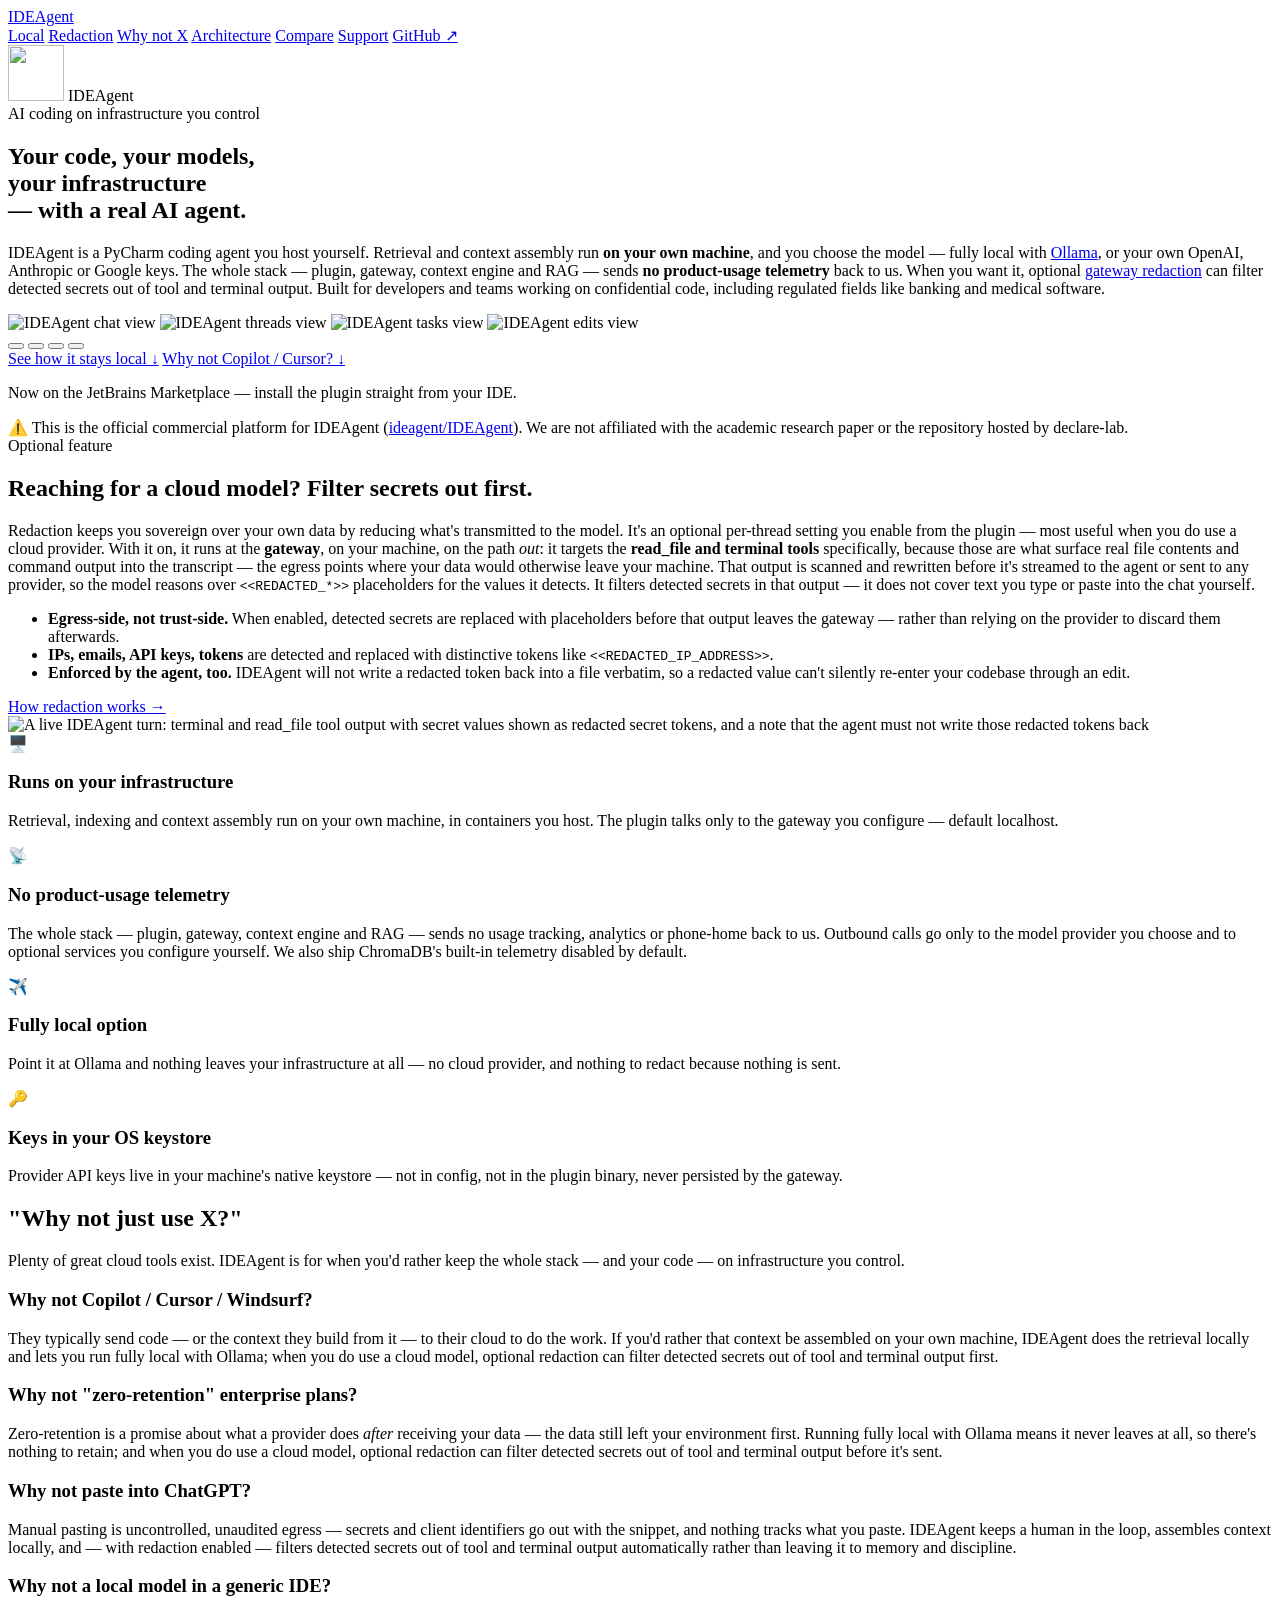
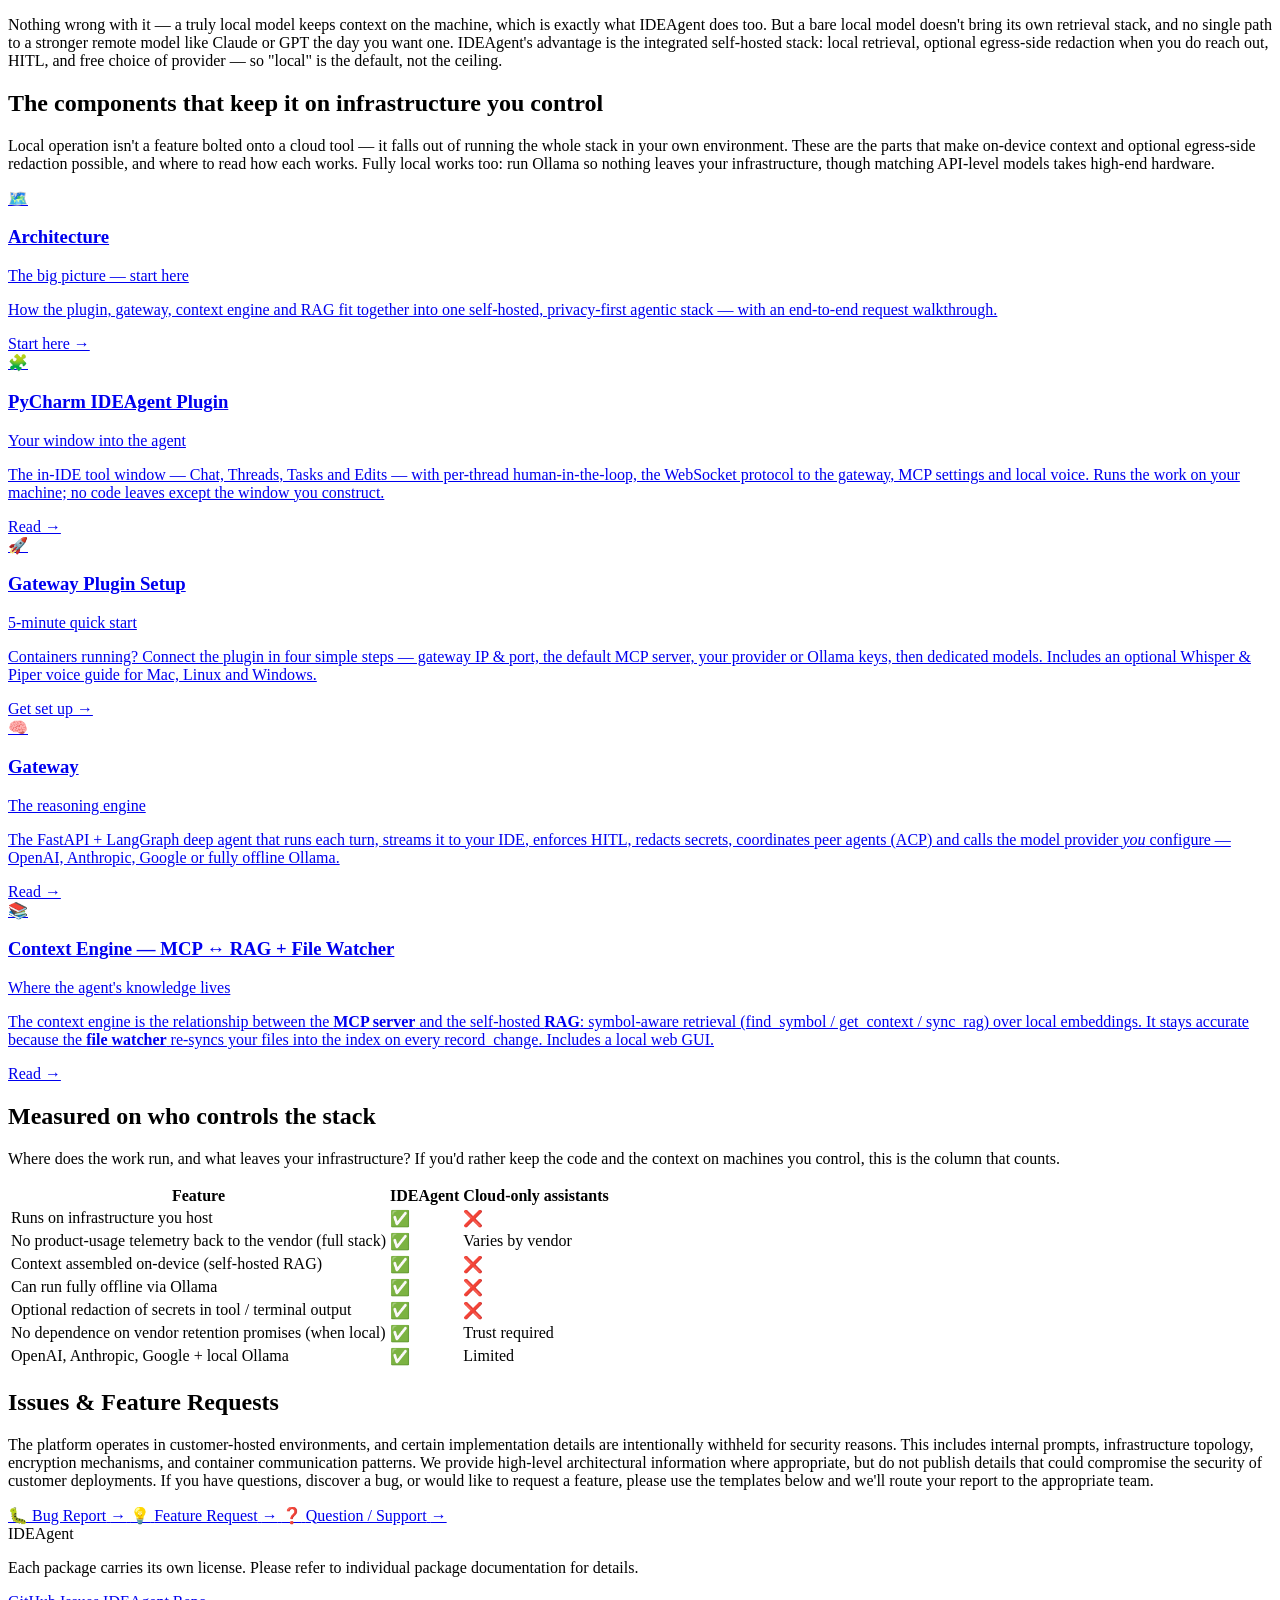
==== index.html @ 5357b4c1 "small changes in meta data" ====
<!DOCTYPE html>
<html lang="en">
<head>
  <meta charset="UTF-8" />
  <meta name="viewport" content="width=device-width, initial-scale=1.0" />
  
  <!-- Optimized Search Title & Description -->
  <title>IDEAgent — Privacy-First Local AI Coding Assistant & Plugin for PyCharm</title>
  <meta name="description" content="IDEAgent is a self-hosted AI coding assistant plugin for PyCharm. Run fully local with Ollama or securely connect to cloud LLMs with optional egress secret redaction. Zero telemetry tracking." />
  <meta name="keywords" content="pycharm ai plugin, pycharm ai assistant, local ai coding agent, self hosted rag, jetbrains ai plugin, ollama pycharm, secure code generation" />
  <meta name="robots" content="index, follow" />
  <link rel="canonical" href="https://ideagent.github.io/" />

  <meta name="google-site-verification" content="HdgNHexOAS8KQkkAbWiN1hdFdomwTaTOIyblNnSfADI" />

  <!-- Social Graph Meta Tags (Open Graph & X) -->
  <meta property="og:type" content="website" />
  <meta property="og:site_name" content="IDEAgent" />
  <meta property="og:title" content="IDEAgent — Privacy-First Local AI Coding Assistant for PyCharm" />
  <meta property="og:description" content="Keep your code secure on your own infrastructure. Run an integrated PyCharm AI agent with local retrieval, RAG, and zero usage telemetry." />
  <meta property="og:url" content="https://ideagent.github.io/" />
  <meta property="og:image" content="https://ideagent.github.io/assets/chat.png" />
  <meta property="og:image:width" content="1363" />
  <meta property="og:image:height" content="670" />
  <meta property="og:image:alt" content="IDEAgent chat tool window inside PyCharm" />
  <meta name="twitter:card" content="summary_large_image" />
  <meta name="twitter:title" content="IDEAgent — Privacy-First Local AI Coding Assistant for PyCharm" />
  <meta name="twitter:description" content="Self-hosted RAG, context assembly on infrastructure you control, and absolute zero telemetry tracking." />
  <meta name="twitter:image" content="https://ideagent.github.io/assets/chat.png" />

  <!-- Assets & Stylesheets -->
  <link rel="icon" type="image/png" href="ideagent_logo.png" />
  <link rel="stylesheet" href="styles.css" />
  <link rel="preconnect" href="https://fonts.googleapis.com" />
  <link rel="preconnect" href="https://fonts.gstatic.com" crossorigin />
  <link href="https://fonts.googleapis.com/css2?family=Inter:wght@400;500;600;700&family=JetBrains+Mono:wght@400;600&display=swap" rel="stylesheet" />

  <!-- Google Rich Snippet Search Optimization (JSON-LD Schema) -->
  <script type="application/ld+json">
  {
    "@context": "https://schema.org",
    "@type": "SoftwareApplication",
    "name": "IDEAgent",
    "operatingSystem": "Windows, macOS, Linux",
    "applicationCategory": "DeveloperApplication",
    "applicationSubCategory": "AI Coding Assistant Plugin",
    "url": "https://ideagent.github.io/",
    "image": "https://ideagent.github.io/assets/chat.png",
    "softwareHelp": {
      "@type": "CreativeWork",
      "url": "https://ideagent.github.io/plugin.html"
    },
    "description": "A privacy-focused, self-hosted AI coding agent plugin for JetBrains PyCharm featuring local RAG and optional egress-side secret redaction.",
    "offers": {
      "@type": "Offer",
      "price": "0",
      "priceCurrency": "EUR"
    }
  }
  </script>
</head>
<body>


  <!-- Nav -->
  <header class="nav">
    <div class="container nav-inner">
      <a href="index.html" class="logo"><img src="ideagent_logo.png" alt="" class="logo-mark" />IDE<span class="logo-accent">Agent</span></a>
      <nav class="nav-links">
        <a href="#local">Local</a>
        <a href="#redaction">Redaction</a>
        <a href="#why-not">Why not X</a>
        <a href="architecture.html">Architecture</a>
        <a href="#compare">Compare</a>
        <a href="#issues">Support</a>
        <a href="https://github.com/ideagent" target="_blank" rel="noopener" class="btn btn-ghost">GitHub ↗</a>
      </nav>
    </div>
  </header>

  <!-- Hero -->
  <section class="hero">
    <div class="container hero-inner">
      <div class="hero-brand">
        <img src="ideagent_logo.png" alt="" class="hero-logo" width="56" height="56" />
        <span class="hero-wordmark">IDE<span class="logo-accent">Agent</span></span>
      </div>
      <div class="badge">AI coding on infrastructure you control</div>
      <h1>Your code, your models,<br /><span class="gradient-text">your infrastructure</span><br />— with a real AI agent.</h1>
      <p class="hero-sub">
        IDEAgent is a PyCharm coding agent you host yourself. Retrieval and context assembly run
        <strong>on your own machine</strong>, and you choose the model — fully local with
        <a href="server_config.html">Ollama</a>, or your own OpenAI, Anthropic or Google keys. The
        whole stack — plugin, gateway, context engine and RAG — sends
        <strong>no product-usage telemetry</strong> back to us. When you want
        it, optional <a href="#redaction">gateway redaction</a> can filter detected secrets out of
        tool and terminal output. Built for developers and teams working on confidential code,
        including regulated fields like banking and medical software.
      </p>
      <div class="hero-showcase">
        <div class="showcase-stage">
          <img src="assets/chat.png" alt="IDEAgent chat view" class="showcase-img is-active" data-view="chat" />
          <img src="assets/threads.png" alt="IDEAgent threads view" class="showcase-img" data-view="threads" />
          <img src="assets/tasks.png" alt="IDEAgent tasks view" class="showcase-img" data-view="tasks" />
          <img src="assets/edits.png" alt="IDEAgent edits view" class="showcase-img" data-view="edits" />
        </div>
        <div class="showcase-dots" role="tablist" aria-label="Product screenshots">
          <button type="button" class="showcase-dot is-active" data-target="chat" aria-label="Chat" aria-selected="true"></button>
          <button type="button" class="showcase-dot" data-target="threads" aria-label="Threads" aria-selected="false"></button>
          <button type="button" class="showcase-dot" data-target="tasks" aria-label="Tasks" aria-selected="false"></button>
          <button type="button" class="showcase-dot" data-target="edits" aria-label="Edits" aria-selected="false"></button>
        </div>
      </div>
      <div class="hero-cta">
        <div id="marketplace-install" class="marketplace-install"></div>
        <a href="#local" class="btn btn-primary">See how it stays local ↓</a>
        <a href="#why-not" class="btn btn-secondary">Why not Copilot / Cursor? ↓</a>
      </div>
      <p class="hero-marketplace-note">Now on the JetBrains Marketplace — install the plugin straight from your IDE.</p>
      <div class="hero-notice">
        <span class="notice-icon">⚠️</span>
        This is the official commercial platform for IDEAgent (<a href="https://github.com/ideagent/IDEAgent" target="_blank" rel="noopener">ideagent/IDEAgent</a>).
        We are not affiliated with the academic research paper or the repository hosted by declare-lab.
      </div>
    </div>
  </section>

  <!-- Optional redaction — secondary feature, useful when reaching for a cloud model -->
  <section class="redaction" id="redaction">
    <div class="container redaction-inner">
      <div class="redaction-copy">
        <div class="badge">Optional feature</div>
        <h2 class="redaction-title">Reaching for a cloud model? <span class="gradient-text">Filter secrets out first.</span></h2>
        <p class="redaction-lede">
          Redaction keeps you sovereign over your own data by reducing what's transmitted to the
          model. It's an optional per-thread setting you enable from the plugin — most useful when
          you do use a cloud provider. With it on, it runs at the <strong>gateway</strong>, on your
          machine, on the path <em>out</em>: it targets the <strong>read_file and terminal
          tools</strong> specifically, because those are what surface real file contents and command
          output into the transcript — the egress points where your data would otherwise leave your
          machine. That output is scanned and rewritten before it's streamed to the agent or sent to
          any provider, so the model reasons over <code>&lt;&lt;REDACTED_*&gt;&gt;</code>
          placeholders for the values it detects. It filters detected secrets in that output — it
          does not cover text you type or paste into the chat yourself.
        </p>
        <ul class="redaction-points">
          <li><strong>Egress-side, not trust-side.</strong> When enabled, detected secrets are replaced with placeholders before that output leaves the gateway — rather than relying on the provider to discard them afterwards.</li>
          <li><strong>IPs, emails, API keys, tokens</strong> are detected and replaced with distinctive tokens like <code>&lt;&lt;REDACTED_IP_ADDRESS&gt;&gt;</code>.</li>
          <li><strong>Enforced by the agent, too.</strong> IDEAgent will not write a redacted token back into a file verbatim, so a redacted value can't silently re-enter your codebase through an edit.</li>
        </ul>
        <a href="gateway.html#redaction" class="btn btn-primary">How redaction works →</a>
      </div>
      <div class="redaction-demo">
        <img src="assets/reducted.png" alt="A live IDEAgent turn: terminal and read_file tool output with secret values shown as redacted secret tokens, and a note that the agent must not write those redacted tokens back" class="redaction-shot" loading="lazy" />
      </div>
    </div>
  </section>

  <!-- Local-first pillars -->
  <section class="pillars" id="local">
    <div class="container pillars-grid">
      <div class="pillar">
        <div class="pillar-icon">🖥️</div>
        <h3>Runs on your infrastructure</h3>
        <p>Retrieval, indexing and context assembly run on your own machine, in containers you host. The plugin talks only to the gateway you configure — default localhost.</p>
      </div>
      <div class="pillar">
        <div class="pillar-icon">📡</div>
        <h3>No product-usage telemetry</h3>
        <p>The whole stack — plugin, gateway, context engine and RAG — sends no usage tracking, analytics or phone-home back to us. Outbound calls go only to the model provider you choose and to optional services you configure yourself. We also ship ChromaDB's built-in telemetry disabled by default.</p>
      </div>
      <div class="pillar">
        <div class="pillar-icon">✈️</div>
        <h3>Fully local option</h3>
        <p>Point it at Ollama and nothing leaves your infrastructure at all — no cloud provider, and nothing to redact because nothing is sent.</p>
      </div>
      <div class="pillar">
        <div class="pillar-icon">🔑</div>
        <h3>Keys in your OS keystore</h3>
        <p>Provider API keys live in your machine's native keystore — not in config, not in the plugin binary, never persisted by the gateway.</p>
      </div>
    </div>
  </section>

  <!-- Why not X -->
  <section class="whynot" id="why-not">
    <div class="container">
      <h2 class="section-title">"Why not just use X?"</h2>
      <p class="section-sub">Plenty of great cloud tools exist. IDEAgent is for when you'd rather keep the whole stack — and your code — on infrastructure you control.</p>
      <div class="whynot-grid">

        <div class="whynot-card">
          <h3>Why not Copilot / Cursor / Windsurf?</h3>
          <p>They typically send code — or the context they build from it — to their cloud to do the work. If you'd rather that context be assembled on your own machine, IDEAgent does the retrieval locally and lets you run fully local with Ollama; when you do use a cloud model, optional redaction can filter detected secrets out of tool and terminal output first.</p>
        </div>

        <div class="whynot-card">
          <h3>Why not "zero-retention" enterprise plans?</h3>
          <p>Zero-retention is a promise about what a provider does <em>after</em> receiving your data — the data still left your environment first. Running fully local with Ollama means it never leaves at all, so there's nothing to retain; and when you do use a cloud model, optional redaction can filter detected secrets out of tool and terminal output before it's sent.</p>
        </div>

        <div class="whynot-card">
          <h3>Why not paste into ChatGPT?</h3>
          <p>Manual pasting is uncontrolled, unaudited egress — secrets and client identifiers go out with the snippet, and nothing tracks what you paste. IDEAgent keeps a human in the loop, assembles context locally, and — with redaction enabled — filters detected secrets out of tool and terminal output automatically rather than leaving it to memory and discipline.</p>
        </div>

        <div class="whynot-card">
          <h3>Why not a local model in a generic IDE?</h3>
          <p>Nothing wrong with it — a truly local model keeps context on the machine, which is exactly what IDEAgent does too. But a bare local model doesn't bring its own retrieval stack, and no single path to a stronger remote model like Claude or GPT the day you want one. IDEAgent's advantage is the integrated self-hosted stack: local retrieval, optional egress-side redaction when you do reach out, HITL, and free choice of provider — so "local" is the default, not the ceiling.</p>
        </div>

      </div>
    </div>
  </section>

  <!-- Why IDEAgent / Packages + Docs (merged) -->
  <section class="docs" id="packages">
    <a id="docs" class="anchor-alias" aria-hidden="true"></a>
    <div class="container">
      <h2 class="section-title">The components that keep it on infrastructure you control</h2>
      <p class="section-sub">Local operation isn't a feature bolted onto a cloud tool — it falls out of running the whole stack in your own environment. These are the parts that make on-device context and optional egress-side redaction possible, and where to read how each works. Fully local works too: run Ollama so nothing leaves your infrastructure, though matching API-level models takes high-end hardware.</p>

      <div class="docs-grid">

        <a href="architecture.html" class="doc-card">
          <div class="doc-card-icon">🗺️</div>
          <h3>Architecture</h3>
          <div class="doc-card-sub">The big picture — start here</div>
          <p>How the plugin, gateway, context engine and RAG fit together into one self-hosted, privacy-first agentic stack — with an end-to-end request walkthrough.</p>
          <span class="doc-card-more">Start here →</span>
        </a>

        <a href="plugin.html" class="doc-card">
          <div class="doc-card-icon">🧩</div>
          <h3>PyCharm IDEAgent Plugin</h3>
          <div class="doc-card-sub">Your window into the agent</div>
          <p>The in-IDE tool window — Chat, Threads, Tasks and Edits — with per-thread human-in-the-loop, the WebSocket protocol to the gateway, MCP settings and local voice. Runs the work on your machine; no code leaves except the window you construct.</p>
          <span class="doc-card-more">Read →</span>
        </a>

        <a href="gateway_plugin_setup.html" class="doc-card">
          <div class="doc-card-icon">🚀</div>
          <h3>Gateway Plugin Setup</h3>
          <div class="doc-card-sub">5-minute quick start</div>
          <p>Containers running? Connect the plugin in four simple steps — gateway IP &amp; port, the default MCP server, your provider or Ollama keys, then dedicated models. Includes an optional Whisper &amp; Piper voice guide for Mac, Linux and Windows.</p>
          <span class="doc-card-more">Get set up →</span>
        </a>

        <a href="gateway.html" class="doc-card">
          <div class="doc-card-icon">🧠</div>
          <h3>Gateway</h3>
          <div class="doc-card-sub">The reasoning engine</div>
          <p>The FastAPI + LangGraph deep agent that runs each turn, streams it to your IDE, enforces HITL, redacts secrets, coordinates peer agents (ACP) and calls the model provider <em>you</em> configure — OpenAI, Anthropic, Google or fully offline Ollama.</p>
          <span class="doc-card-more">Read →</span>
        </a>

        <a href="mcp.html" class="doc-card">
          <div class="doc-card-icon">📚</div>
          <h3>Context Engine — MCP ↔ RAG + File Watcher</h3>
          <div class="doc-card-sub">Where the agent's knowledge lives</div>
          <p>The context engine is the relationship between the <strong>MCP server</strong> and the self-hosted <strong>RAG</strong>: symbol-aware retrieval (find_symbol / get_context / sync_rag) over local embeddings. It stays accurate because the <strong>file watcher</strong> re-syncs your files into the index on every <span class="code">record_change</span>. Includes a local web GUI.</p>
          <span class="doc-card-more">Read →</span>
        </a>

      </div>
    </div>
  </section>

  <!-- Compare -->
  <section class="compare" id="compare">
    <div class="container">
      <h2 class="section-title">Measured on who controls the stack</h2>
      <p class="section-sub">Where does the work run, and what leaves your infrastructure? If you'd rather keep the code and the context on machines you control, this is the column that counts.</p>
      <div class="table-wrapper">
        <table class="compare-table">
          <thead>
            <tr>
              <th>Feature</th>
              <th class="col-ideagent">IDEAgent</th>
              <th>Cloud-only assistants</th>
            </tr>
          </thead>
          <tbody>
            <tr>
              <td>Runs on infrastructure you host</td>
              <td class="col-ideagent check">✅</td>
              <td class="cross">❌</td>
            </tr>
            <tr>
              <td>No product-usage telemetry back to the vendor (full stack)</td>
              <td class="col-ideagent check">✅</td>
              <td class="partial">Varies by vendor</td>
            </tr>
            <tr>
              <td>Context assembled on-device (self-hosted RAG)</td>
              <td class="col-ideagent check">✅</td>
              <td class="cross">❌</td>
            </tr>
            <tr>
              <td>Can run fully offline via Ollama</td>
              <td class="col-ideagent check">✅</td>
              <td class="cross">❌</td>
            </tr>
            <tr>
              <td>Optional redaction of secrets in tool / terminal output</td>
              <td class="col-ideagent check">✅</td>
              <td class="cross">❌</td>
            </tr>
            <tr>
              <td>No dependence on vendor retention promises (when local)</td>
              <td class="col-ideagent check">✅</td>
              <td class="partial">Trust required</td>
            </tr>
            <tr>
              <td>OpenAI, Anthropic, Google + local Ollama</td>
              <td class="col-ideagent check">✅</td>
              <td class="partial">Limited</td>
            </tr>
          </tbody>
        </table>
      </div>
    </div>
  </section>

  <!-- Issues / Support -->
  <section class="issues" id="issues">
    <div class="container">
      <h2 class="section-title">Issues &amp; Feature Requests</h2>
      <p class="section-sub">The platform operates in customer-hosted environments, and certain implementation details are intentionally withheld for security reasons. This includes internal prompts, infrastructure topology, encryption mechanisms, and container communication patterns. We provide high-level architectural information where appropriate, but do not publish details that could compromise the security of customer deployments. If you have questions, discover a bug, or would like to request a feature, please use the templates below and we'll route your report to the appropriate team.</p>
      <div class="issues-grid">
        <a href="https://github.com/ideagent/.github/issues/new?template=bug_report.yml" class="issue-card" target="_blank" rel="noopener">
          <span class="issue-icon">🐛</span>
          <span class="issue-label">Bug Report</span>
          <span class="issue-arrow">→</span>
        </a>
        <a href="https://github.com/ideagent/.github/issues/new?template=feature_request.yml" class="issue-card" target="_blank" rel="noopener">
          <span class="issue-icon">💡</span>
          <span class="issue-label">Feature Request</span>
          <span class="issue-arrow">→</span>
        </a>
        <a href="https://github.com/ideagent/.github/issues/new?template=question.yml" class="issue-card" target="_blank" rel="noopener">
          <span class="issue-icon">❓</span>
          <span class="issue-label">Question / Support</span>
          <span class="issue-arrow">→</span>
        </a>
      </div>
    </div>
  </section>

  <!-- Footer -->
  <footer class="footer">
    <div class="container footer-inner">
      <span class="logo">IDE<span class="logo-accent">Agent</span></span>
      <p class="footer-note">Each package carries its own license. Please refer to individual package documentation for details.</p>
      <div class="footer-links">
        <a href="https://github.com/ideagent" target="_blank" rel="noopener">GitHub</a>
        <a href="https://github.com/ideagent/.github/issues" target="_blank" rel="noopener">Issues</a>
        <a href="https://github.com/ideagent/IDEAgent" target="_blank" rel="noopener">IDEAgent Repo</a>
      </div>
    </div>
  </footer>

  <script>
    (function () {
      var dots = document.querySelectorAll('.showcase-dot');
      var imgs = document.querySelectorAll('.showcase-img');
      dots.forEach(function (dot) {
        dot.addEventListener('click', function () {
          var target = dot.getAttribute('data-target');
          dots.forEach(function (d) {
            var active = d === dot;
            d.classList.toggle('is-active', active);
            d.setAttribute('aria-selected', active ? 'true' : 'false');
          });
          imgs.forEach(function (img) {
            img.classList.toggle('is-active', img.getAttribute('data-view') === target);
          });
        });
      });
    })();
  </script>

  <!-- JetBrains Marketplace install widget -->
  <script src="https://plugins.jetbrains.com/assets/scripts/mp-widget.js"></script>
  <script>
    MarketplaceWidget.setupMarketplaceWidget('install', 34241, "#marketplace-install");
  </script>

</body>
</html>
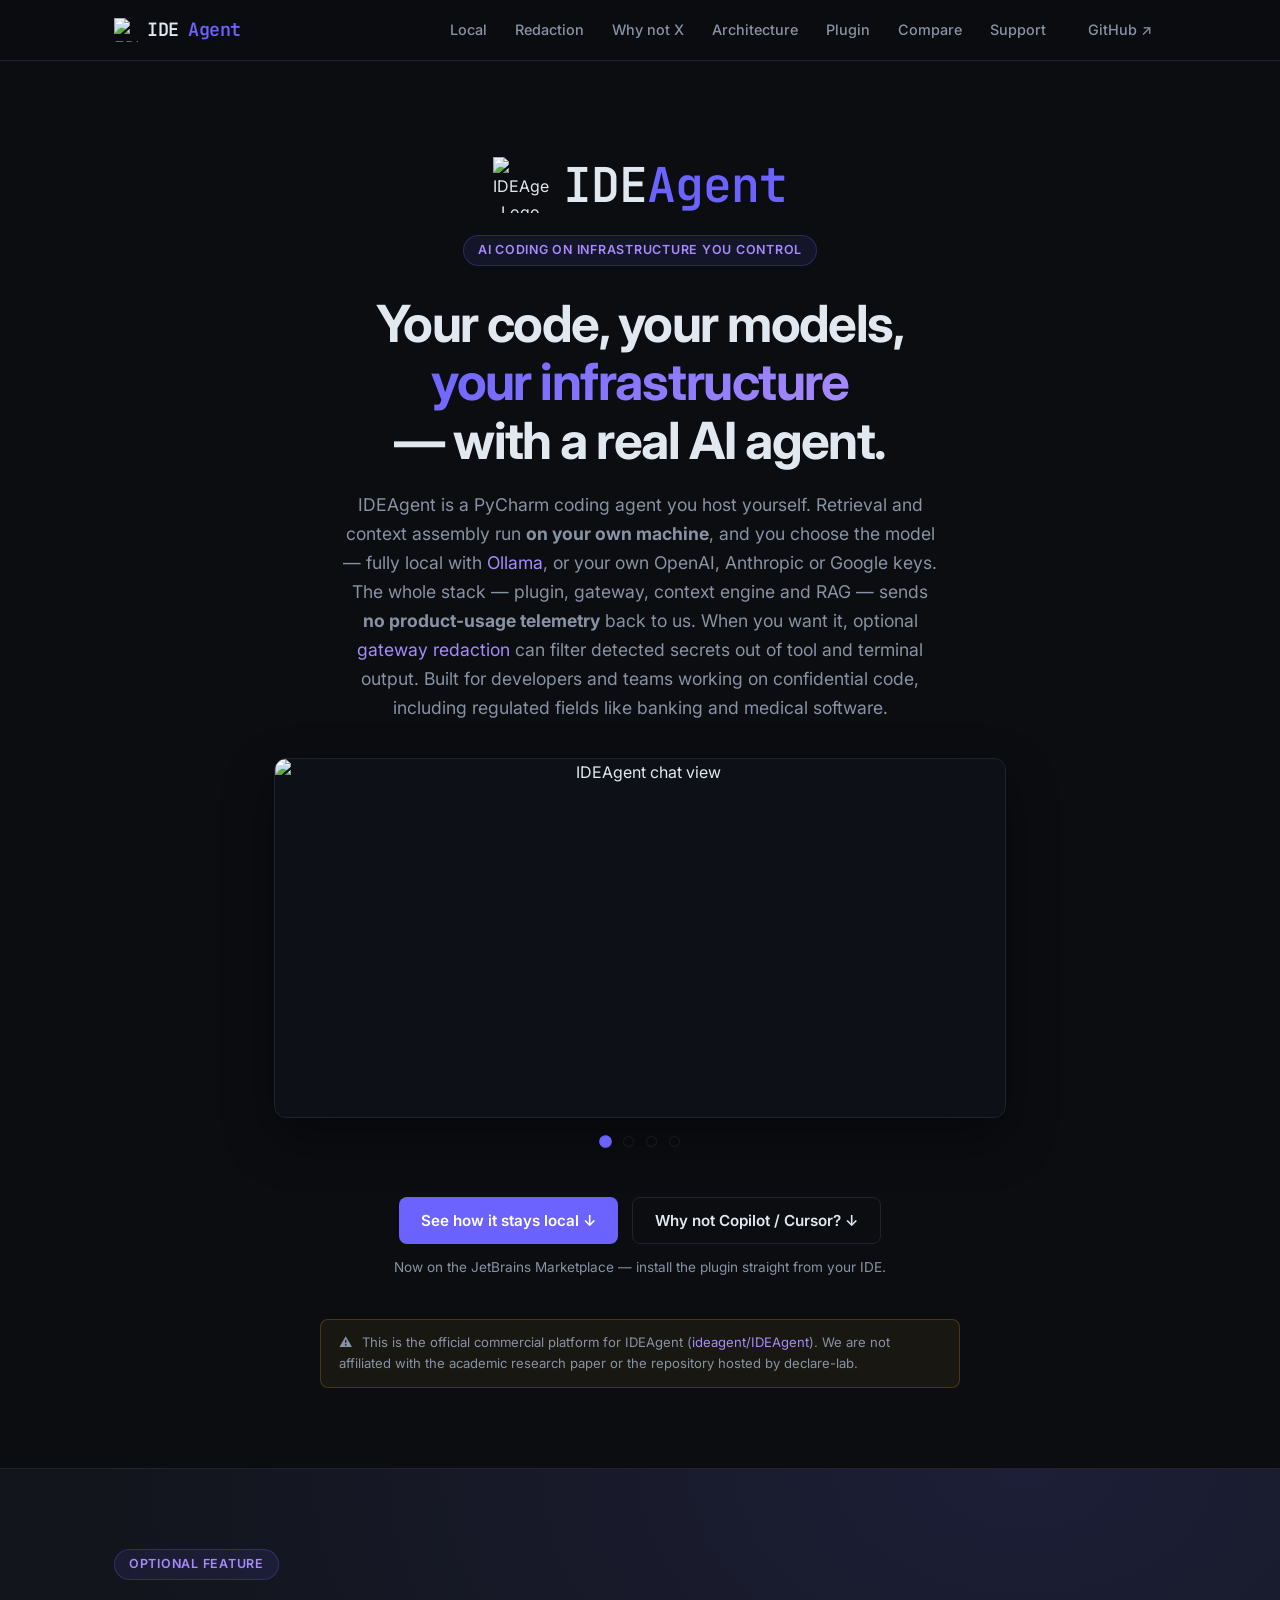
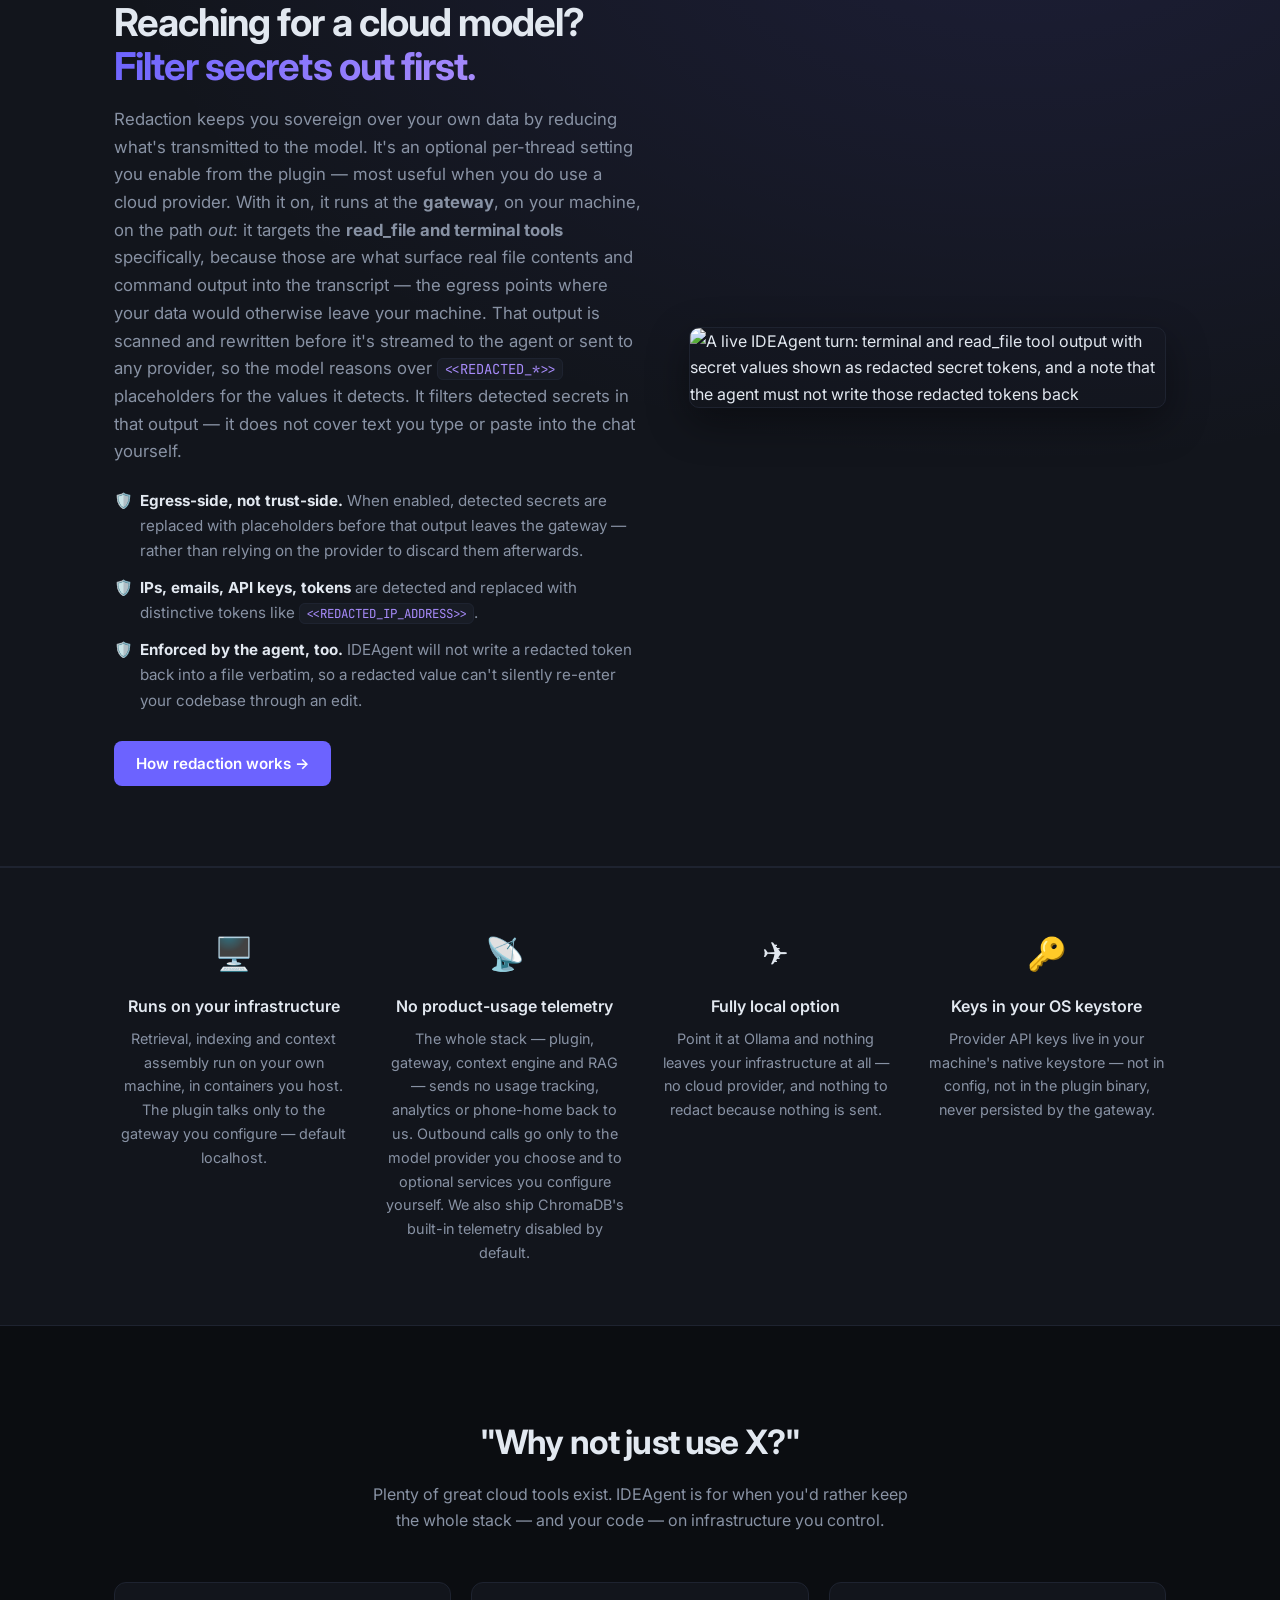
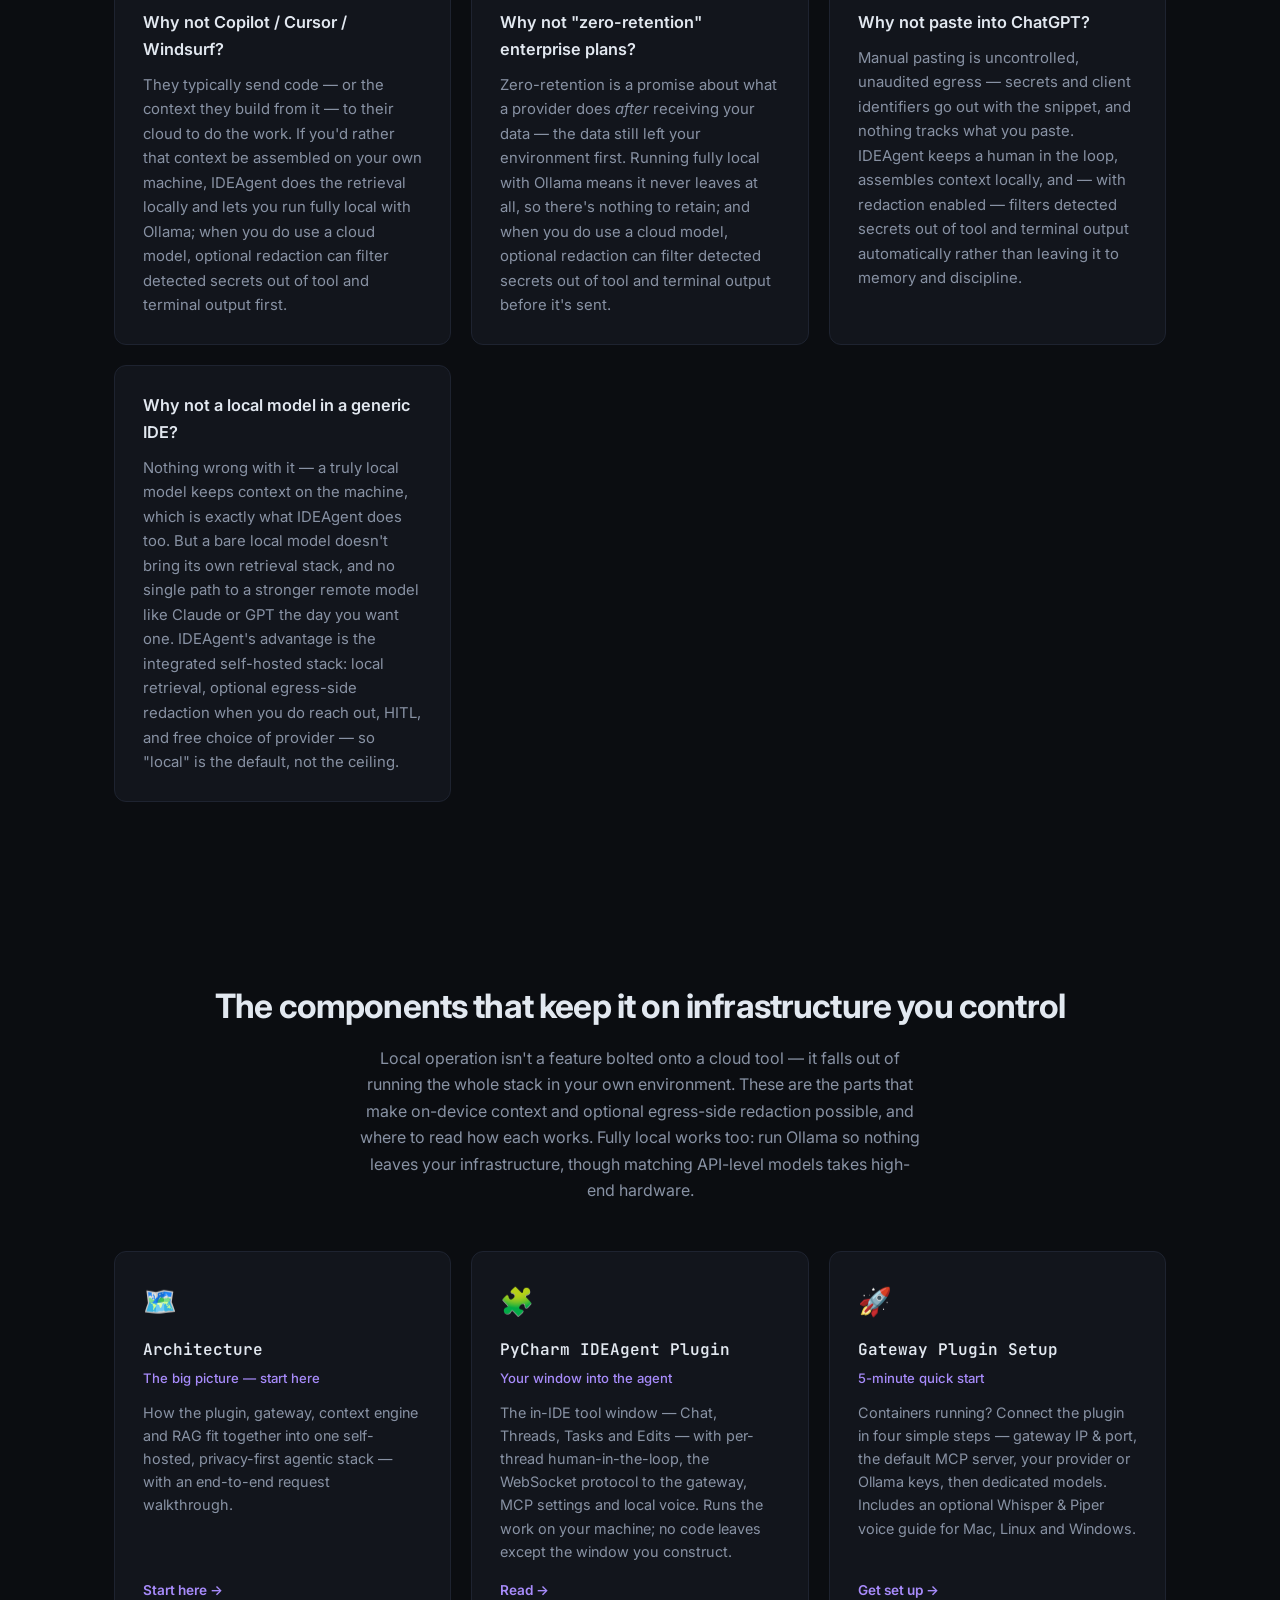
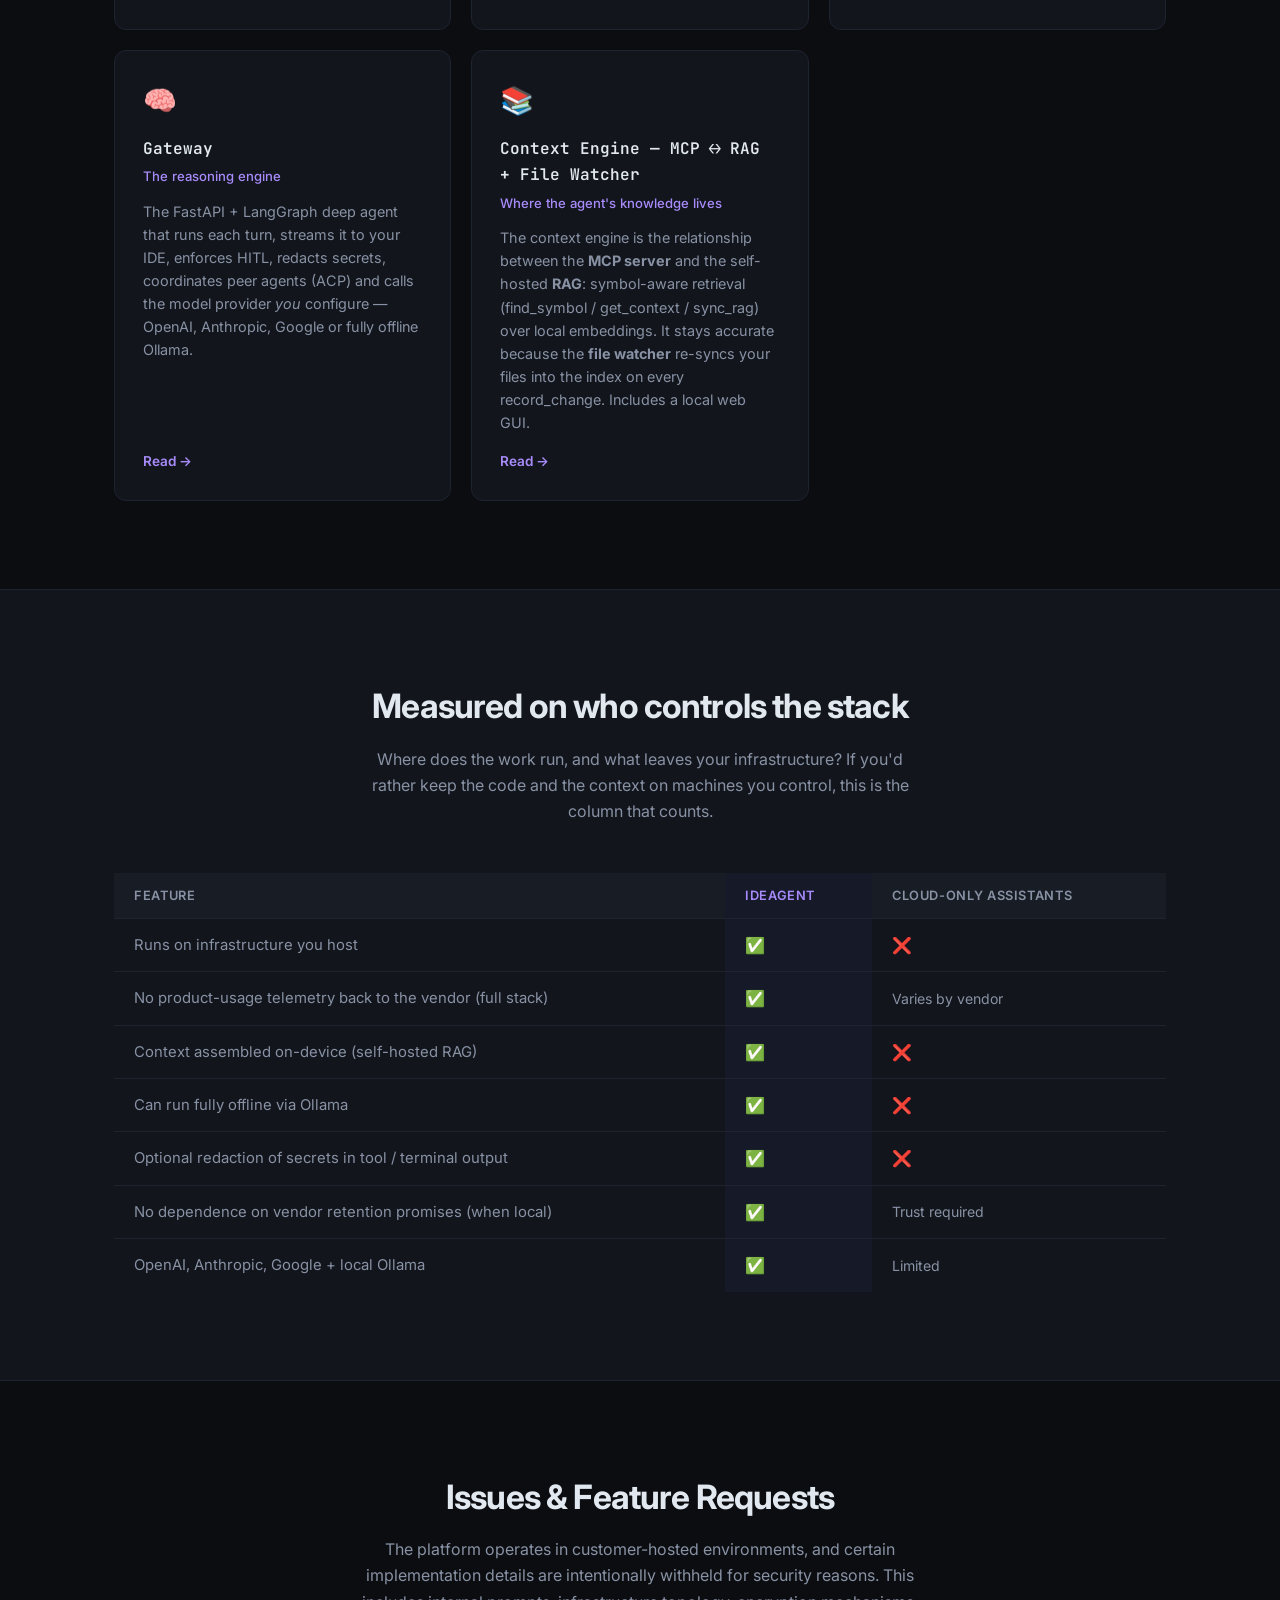
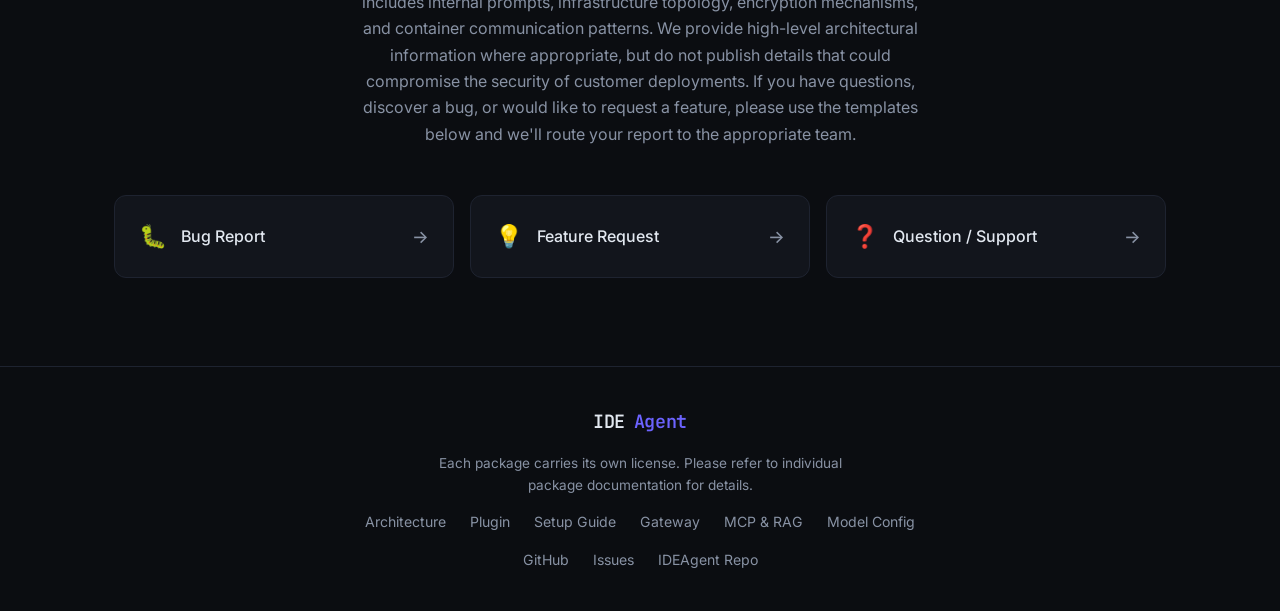
==== commit fe5fb328: "updated" ====
--- a/index.html
+++ b/index.html
@@ -29,7 +29,8 @@
   <meta name="twitter:image" content="https://ideagent.github.io/assets/chat.png" />
 
   <!-- Assets & Stylesheets -->
-  <link rel="icon" type="image/png" href="ideagent_logo.png" />
+  <link rel="icon" type="image/png" href="assets/ideagent_logo.png" />
+  <link rel="apple-touch-icon" href="assets/ideagent_logo.png" />
   <link rel="stylesheet" href="styles.css" />
   <link rel="preconnect" href="https://fonts.googleapis.com" />
   <link rel="preconnect" href="https://fonts.gstatic.com" crossorigin />
@@ -39,23 +40,44 @@
   <script type="application/ld+json">
   {
     "@context": "https://schema.org",
-    "@type": "SoftwareApplication",
-    "name": "IDEAgent",
-    "operatingSystem": "Windows, macOS, Linux",
-    "applicationCategory": "DeveloperApplication",
-    "applicationSubCategory": "AI Coding Assistant Plugin",
-    "url": "https://ideagent.github.io/",
-    "image": "https://ideagent.github.io/assets/chat.png",
-    "softwareHelp": {
-      "@type": "CreativeWork",
-      "url": "https://ideagent.github.io/plugin.html"
-    },
-    "description": "A privacy-focused, self-hosted AI coding agent plugin for JetBrains PyCharm featuring local RAG and optional egress-side secret redaction.",
-    "offers": {
-      "@type": "Offer",
-      "price": "0",
-      "priceCurrency": "EUR"
-    }
+    "@graph": [
+      {
+        "@type": "WebSite",
+        "@id": "https://ideagent.github.io/#website",
+        "url": "https://ideagent.github.io/",
+        "name": "IDEAgent",
+        "description": "Privacy-First Local AI Coding Assistant & Plugin for PyCharm",
+        "publisher": {
+          "@type": "Organization",
+          "name": "IDEAgent",
+          "url": "https://ideagent.github.io/",
+          "logo": {
+            "@type": "ImageObject",
+            "url": "https://ideagent.github.io/assets/ideagent_logo.png"
+          }
+        }
+      },
+      {
+        "@type": "SoftwareApplication",
+        "@id": "https://ideagent.github.io/#software",
+        "name": "IDEAgent",
+        "operatingSystem": "Windows, macOS, Linux",
+        "applicationCategory": "DeveloperApplication",
+        "applicationSubCategory": "AI Coding Assistant Plugin",
+        "url": "https://ideagent.github.io/",
+        "image": "https://ideagent.github.io/assets/chat.png",
+        "softwareHelp": {
+          "@type": "CreativeWork",
+          "url": "https://ideagent.github.io/plugin.html"
+        },
+        "description": "A privacy-focused, self-hosted AI coding agent plugin for JetBrains PyCharm featuring local RAG and optional egress-side secret redaction.",
+        "offers": {
+          "@type": "Offer",
+          "price": "0",
+          "priceCurrency": "EUR"
+        }
+      }
+    ]
   }
   </script>
 </head>
@@ -65,12 +87,13 @@
   <!-- Nav -->
   <header class="nav">
     <div class="container nav-inner">
-      <a href="index.html" class="logo"><img src="ideagent_logo.png" alt="" class="logo-mark" />IDE<span class="logo-accent">Agent</span></a>
+      <a href="index.html" class="logo"><img src="assets/ideagent_logo.png" alt="IDEAgent Logo" class="logo-mark" />IDE<span class="logo-accent">Agent</span></a>
       <nav class="nav-links">
         <a href="#local">Local</a>
         <a href="#redaction">Redaction</a>
         <a href="#why-not">Why not X</a>
         <a href="architecture.html">Architecture</a>
+        <a href="plugin.html">Plugin</a>
         <a href="#compare">Compare</a>
         <a href="#issues">Support</a>
         <a href="https://github.com/ideagent" target="_blank" rel="noopener" class="btn btn-ghost">GitHub ↗</a>
@@ -82,7 +105,7 @@
   <section class="hero">
     <div class="container hero-inner">
       <div class="hero-brand">
-        <img src="ideagent_logo.png" alt="" class="hero-logo" width="56" height="56" />
+        <img src="assets/ideagent_logo.png" alt="IDEAgent Logo" class="hero-logo" width="56" height="56" />
         <span class="hero-wordmark">IDE<span class="logo-accent">Agent</span></span>
       </div>
       <div class="badge">AI coding on infrastructure you control</div>
@@ -353,6 +376,14 @@
       <span class="logo">IDE<span class="logo-accent">Agent</span></span>
       <p class="footer-note">Each package carries its own license. Please refer to individual package documentation for details.</p>
       <div class="footer-links">
+        <a href="architecture.html">Architecture</a>
+        <a href="plugin.html">Plugin</a>
+        <a href="gateway_plugin_setup.html">Setup Guide</a>
+        <a href="gateway.html">Gateway</a>
+        <a href="mcp.html">MCP &amp; RAG</a>
+        <a href="server_config.html">Model Config</a>
+      </div>
+      <div class="footer-links">
         <a href="https://github.com/ideagent" target="_blank" rel="noopener">GitHub</a>
         <a href="https://github.com/ideagent/.github/issues" target="_blank" rel="noopener">Issues</a>
         <a href="https://github.com/ideagent/IDEAgent" target="_blank" rel="noopener">IDEAgent Repo</a>
--- a/styles.css
+++ b/styles.css
@@ -0,0 +1,1059 @@
+/* ── Reset & base ── */
+*, *::before, *::after { box-sizing: border-box; margin: 0; padding: 0; }
+
+:root {
+  --bg:        #0b0d11;
+  --bg-card:   #12151c;
+  --bg-card2:  #181c25;
+  --border:    #1e2330;
+  --text:      #e2e8f0;
+  --text-muted:#8892a4;
+  --accent:    #6c63ff;
+  --accent-2:  #a78bfa;
+  --green:     #34d399;
+  --red:       #f87171;
+  --yellow:    #fbbf24;
+  --radius:    12px;
+  --font:      'Inter', system-ui, sans-serif;
+  --mono:      'JetBrains Mono', monospace;
+}
+
+html { scroll-behavior: smooth; }
+
+body {
+  background: var(--bg);
+  color: var(--text);
+  font-family: var(--font);
+  font-size: 16px;
+  line-height: 1.65;
+  -webkit-font-smoothing: antialiased;
+}
+
+a { color: var(--accent-2); text-decoration: none; }
+a:hover { text-decoration: underline; }
+
+.container {
+  max-width: 1100px;
+  margin: 0 auto;
+  padding: 0 24px;
+}
+
+/* ── Buttons ── */
+.btn {
+  display: inline-flex;
+  align-items: center;
+  gap: 6px;
+  padding: 10px 22px;
+  border-radius: 8px;
+  font-size: 0.95rem;
+  font-weight: 600;
+  cursor: pointer;
+  transition: opacity 0.15s, transform 0.1s;
+  text-decoration: none;
+}
+.btn:hover { opacity: 0.88; transform: translateY(-1px); text-decoration: none; }
+.btn-primary  { background: var(--accent); color: #fff; }
+.btn-secondary { background: transparent; color: var(--text); border: 1.5px solid var(--border); }
+.btn-secondary:hover { border-color: var(--accent-2); color: var(--accent-2); }
+.btn-ghost { background: transparent; color: var(--text-muted); font-size: 0.9rem; padding: 8px 14px; }
+.btn-ghost:hover { color: var(--text); }
+
+/* ── Nav ── */
+.nav {
+  position: sticky;
+  top: 0;
+  z-index: 100;
+  background: rgba(11, 13, 17, 0.85);
+  backdrop-filter: blur(12px);
+  border-bottom: 1px solid var(--border);
+}
+.nav-inner {
+  display: flex;
+  align-items: center;
+  justify-content: space-between;
+  height: 60px;
+}
+.logo {
+  display: inline-flex;
+  align-items: center;
+  gap: 9px;
+  font-family: var(--mono);
+  font-size: 1.15rem;
+  font-weight: 600;
+  color: var(--text);
+  letter-spacing: -0.02em;
+}
+.logo-mark {
+  width: 24px;
+  height: 24px;
+  display: block;
+  image-rendering: -webkit-optimize-contrast;
+}
+.logo-accent { color: var(--accent); }
+.nav-links {
+  display: flex;
+  align-items: center;
+  gap: 28px;
+}
+.nav-links a {
+  color: var(--text-muted);
+  font-size: 0.9rem;
+  font-weight: 500;
+  transition: color 0.15s;
+}
+.nav-links a:hover { color: var(--text); text-decoration: none; }
+
+/* ── Hero ── */
+.hero {
+  padding: 96px 0 80px;
+  text-align: center;
+}
+.hero-inner { max-width: 780px; margin: 0 auto; padding: 0 24px; }
+.hero-brand {
+  display: flex;
+  align-items: center;
+  justify-content: center;
+  gap: 14px;
+  margin-bottom: 22px;
+}
+.hero-logo {
+  width: 56px;
+  height: 56px;
+  image-rendering: -webkit-optimize-contrast;
+}
+.hero-wordmark {
+  font-family: var(--mono);
+  font-size: 48px;
+  line-height: 1;
+  font-weight: 600;
+  letter-spacing: -0.02em;
+  color: var(--text);
+}
+
+.badge {
+  display: inline-block;
+  font-size: 0.78rem;
+  font-weight: 600;
+  letter-spacing: 0.06em;
+  text-transform: uppercase;
+  color: var(--accent-2);
+  background: rgba(108, 99, 255, 0.1);
+  border: 1px solid rgba(108, 99, 255, 0.25);
+  border-radius: 100px;
+  padding: 4px 14px;
+  margin-bottom: 28px;
+}
+
+h1 {
+  font-size: clamp(2rem, 5vw, 3.2rem);
+  font-weight: 700;
+  line-height: 1.15;
+  letter-spacing: -0.03em;
+  margin-bottom: 20px;
+}
+.gradient-text {
+  background: linear-gradient(135deg, var(--accent) 0%, var(--accent-2) 100%);
+  -webkit-background-clip: text;
+  -webkit-text-fill-color: transparent;
+  background-clip: text;
+}
+
+.hero-sub {
+  font-size: 1.1rem;
+  color: var(--text-muted);
+  max-width: 600px;
+  margin: 0 auto 36px;
+}
+
+.hero-showcase {
+  max-width: 860px;
+  margin: 0 auto 36px;
+}
+
+.showcase-stage {
+  position: relative;
+  width: 100%;
+  aspect-ratio: 1363 / 670;
+  border: 1px solid var(--border);
+  border-radius: 12px;
+  overflow: hidden;
+  background: #0d1016;
+  box-shadow: 0 20px 50px rgba(0, 0, 0, 0.4);
+}
+
+.showcase-img {
+  position: absolute;
+  inset: 0;
+  width: 100%;
+  height: 100%;
+  object-fit: contain;
+  opacity: 0;
+  transition: opacity 0.25s ease;
+  pointer-events: none;
+}
+
+.showcase-img.is-active {
+  opacity: 1;
+  pointer-events: auto;
+}
+
+.showcase-dots {
+  display: flex;
+  gap: 12px;
+  justify-content: center;
+  margin-top: 18px;
+}
+
+.showcase-dot {
+  width: 11px;
+  height: 11px;
+  padding: 0;
+  border-radius: 50%;
+  border: 1.5px solid var(--border);
+  background: transparent;
+  cursor: pointer;
+  transition: background 0.2s ease, border-color 0.2s ease, transform 0.2s ease;
+}
+
+.showcase-dot:hover {
+  border-color: var(--accent-2);
+}
+
+.showcase-dot.is-active {
+  background: var(--accent);
+  border-color: var(--accent);
+  transform: scale(1.15);
+}
+
+.hero-cta {
+  display: flex;
+  gap: 14px;
+  justify-content: center;
+  flex-wrap: wrap;
+  margin-bottom: 12px;
+}
+
+/* JetBrains Marketplace install widget */
+.marketplace-install {
+  display: flex;
+  justify-content: center;
+  flex-basis: 100%;
+}
+.marketplace-card {
+  display: flex;
+  justify-content: center;
+  flex-basis: 100%;
+}
+.marketplace-cards {
+  display: flex;
+  flex-wrap: wrap;
+  justify-content: center;
+  gap: 24px;
+  margin: 16px auto 0;
+}
+.marketplace-cards .marketplace-card {
+  flex-basis: auto;
+}
+.hero-marketplace-note {
+  font-size: 0.85rem;
+  color: var(--text-muted);
+  text-align: center;
+  margin: 0 auto 40px;
+}
+.marketplace-badges {
+  display: flex;
+  flex-wrap: wrap;
+  justify-content: center;
+  gap: 24px;
+  margin: 0 auto 40px;
+}
+.marketplace-badge {
+  display: flex;
+  flex-direction: column;
+  align-items: center;
+  gap: 6px;
+}
+.marketplace-badge-label {
+  font-size: 0.85rem;
+  color: var(--text-muted);
+}
+.marketplace-embed {
+  display: flex;
+  flex-direction: column;
+  align-items: center;
+  gap: 12px;
+  margin-top: 24px;
+}
+.marketplace-embed iframe {
+  border: 0;
+  max-width: 100%;
+}
+.marketplace-embed-note {
+  font-size: 0.85rem;
+  color: var(--text-muted);
+  text-align: center;
+  margin: 0;
+}
+
+.hero-notice {
+  font-size: 0.82rem;
+  color: var(--text-muted);
+  background: rgba(251, 191, 36, 0.06);
+  border: 1px solid rgba(251, 191, 36, 0.2);
+  border-radius: 8px;
+  padding: 12px 18px;
+  text-align: left;
+  max-width: 640px;
+  margin: 0 auto;
+}
+.notice-icon { margin-right: 6px; }
+
+/* ── Pillars ── */
+.pillars {
+  padding: 60px 0;
+  border-top: 1px solid var(--border);
+  border-bottom: 1px solid var(--border);
+  background: var(--bg-card);
+}
+.pillars-grid {
+  display: grid;
+  grid-template-columns: repeat(auto-fit, minmax(220px, 1fr));
+  gap: 32px;
+}
+.pillar { text-align: center; }
+.pillar-icon { font-size: 2rem; margin-bottom: 12px; }
+.pillar h3 { font-size: 1rem; font-weight: 600; margin-bottom: 8px; }
+.pillar p  { font-size: 0.9rem; color: var(--text-muted); }
+
+/* ── Section headers ── */
+.section-title {
+  font-size: clamp(1.5rem, 3vw, 2.1rem);
+  font-weight: 700;
+  letter-spacing: -0.025em;
+  text-align: center;
+  margin-bottom: 12px;
+}
+.section-sub {
+  text-align: center;
+  color: var(--text-muted);
+  font-size: 1rem;
+  max-width: 560px;
+  margin: 0 auto 48px;
+}
+
+/* ── Packages ── */
+.packages { padding: 88px 0; }
+.packages-grid {
+  display: grid;
+  grid-template-columns: repeat(auto-fit, minmax(300px, 1fr));
+  gap: 20px;
+}
+.package-card {
+  background: var(--bg-card);
+  border: 1px solid var(--border);
+  border-radius: var(--radius);
+  padding: 28px;
+  transition: border-color 0.2s, transform 0.15s;
+}
+.package-card:hover {
+  border-color: var(--accent);
+  transform: translateY(-2px);
+}
+.package-num {
+  font-family: var(--mono);
+  font-size: 0.75rem;
+  color: var(--accent);
+  font-weight: 600;
+  margin-bottom: 10px;
+  letter-spacing: 0.08em;
+}
+.package-card h3 {
+  font-family: var(--mono);
+  font-size: 1rem;
+  font-weight: 600;
+  margin-bottom: 4px;
+}
+.package-subtitle {
+  font-size: 0.82rem;
+  color: var(--accent-2);
+  font-weight: 500;
+  margin-bottom: 12px;
+}
+.package-card p:last-child {
+  font-size: 0.9rem;
+  color: var(--text-muted);
+  line-height: 1.6;
+}
+
+/* ── Compare ── */
+.compare {
+  padding: 88px 0;
+  background: var(--bg-card);
+  border-top: 1px solid var(--border);
+  border-bottom: 1px solid var(--border);
+}
+.table-wrapper { overflow-x: auto; }
+.compare-table {
+  width: 100%;
+  border-collapse: collapse;
+  font-size: 0.93rem;
+}
+.compare-table th {
+  text-align: left;
+  padding: 12px 20px;
+  background: var(--bg-card2);
+  color: var(--text-muted);
+  font-size: 0.8rem;
+  font-weight: 600;
+  letter-spacing: 0.05em;
+  text-transform: uppercase;
+  border-bottom: 1px solid var(--border);
+}
+.compare-table td {
+  padding: 13px 20px;
+  border-bottom: 1px solid var(--border);
+  color: var(--text-muted);
+}
+.compare-table tr:last-child td { border-bottom: none; }
+.compare-table tr:hover td { background: rgba(255,255,255,0.02); }
+.compare-table .col-ideagent { background: rgba(108, 99, 255, 0.05); }
+.compare-table th.col-ideagent { color: var(--accent-2); }
+.check   { color: var(--green); font-size: 1rem; }
+.cross   { color: var(--red); font-size: 1rem; }
+.partial { color: var(--yellow); font-size: 0.88rem; }
+
+/* ── Issues ── */
+.issues { padding: 88px 0; }
+.issues-grid {
+  display: grid;
+  grid-template-columns: repeat(auto-fit, minmax(240px, 1fr));
+  gap: 16px;
+}
+.issue-card {
+  display: flex;
+  align-items: center;
+  gap: 14px;
+  background: var(--bg-card);
+  border: 1px solid var(--border);
+  border-radius: var(--radius);
+  padding: 22px 24px;
+  color: var(--text);
+  font-weight: 500;
+  text-decoration: none;
+  transition: border-color 0.2s, transform 0.15s;
+}
+.issue-card:hover {
+  border-color: var(--accent-2);
+  transform: translateY(-2px);
+  text-decoration: none;
+  color: var(--text);
+}
+.issue-icon { font-size: 1.4rem; flex-shrink: 0; }
+.issue-label { flex: 1; }
+.issue-arrow { color: var(--text-muted); font-size: 1.1rem; }
+
+/* ── Footer ── */
+.footer {
+  padding: 40px 0;
+  border-top: 1px solid var(--border);
+}
+.footer-inner {
+  display: flex;
+  flex-direction: column;
+  align-items: center;
+  gap: 14px;
+  text-align: center;
+}
+.footer-note {
+  font-size: 0.85rem;
+  color: var(--text-muted);
+  max-width: 460px;
+}
+.footer-links {
+  display: flex;
+  gap: 24px;
+  flex-wrap: wrap;
+  justify-content: center;
+}
+.footer-links a {
+  font-size: 0.88rem;
+  color: var(--text-muted);
+}
+.footer-links a:hover { color: var(--text); text-decoration: none; }
+
+/* ── Docs index (index.html) ── */
+.docs { padding: 88px 0; }
+.docs-grid {
+  display: grid;
+  grid-template-columns: repeat(auto-fit, minmax(300px, 1fr));
+  gap: 20px;
+}
+.doc-card {
+  display: flex;
+  flex-direction: column;
+  background: var(--bg-card);
+  border: 1px solid var(--border);
+  border-radius: var(--radius);
+  padding: 28px;
+  color: var(--text);
+  text-decoration: none;
+  transition: border-color 0.2s, transform 0.15s;
+}
+.doc-card:hover {
+  border-color: var(--accent);
+  transform: translateY(-2px);
+  text-decoration: none;
+  color: var(--text);
+}
+.doc-card-icon { font-size: 1.7rem; margin-bottom: 12px; }
+.doc-card h3 {
+  font-family: var(--mono);
+  font-size: 1rem;
+  font-weight: 600;
+  margin-bottom: 4px;
+}
+.doc-card .doc-card-sub {
+  font-size: 0.82rem;
+  color: var(--accent-2);
+  font-weight: 500;
+  margin-bottom: 12px;
+}
+.doc-card p {
+  font-size: 0.9rem;
+  color: var(--text-muted);
+  line-height: 1.6;
+  flex: 1;
+}
+.doc-card-more {
+  margin-top: 16px;
+  font-size: 0.85rem;
+  font-weight: 600;
+  color: var(--accent-2);
+}
+
+/* ── Doc page (component pages) ── */
+.doc-hero {
+  padding: 72px 0 40px;
+  border-bottom: 1px solid var(--border);
+}
+.doc-hero .badge { margin-bottom: 20px; }
+.doc-hero h1 { font-size: clamp(1.9rem, 4.5vw, 2.8rem); margin-bottom: 16px; }
+.doc-hero .doc-lede {
+  font-size: 1.08rem;
+  color: var(--text-muted);
+  max-width: 720px;
+}
+.back-link {
+  display: inline-block;
+  font-size: 0.85rem;
+  color: var(--text-muted);
+  margin-bottom: 24px;
+}
+.back-link:hover { color: var(--accent-2); text-decoration: none; }
+
+.doc-body { padding: 56px 0 40px; }
+.doc-body .container { max-width: 820px; }
+.doc-section { margin-bottom: 56px; }
+.doc-section:last-child { margin-bottom: 0; }
+.doc-section > h2 {
+  font-size: 1.5rem;
+  font-weight: 700;
+  letter-spacing: -0.02em;
+  margin-bottom: 8px;
+  padding-bottom: 10px;
+  border-bottom: 1px solid var(--border);
+}
+.doc-section > h3 {
+  font-size: 1.1rem;
+  font-weight: 600;
+  margin: 28px 0 10px;
+  color: var(--text);
+}
+.doc-section p { color: var(--text-muted); margin-bottom: 16px; }
+.doc-section ul { list-style: none; margin: 0 0 16px; padding: 0; }
+.doc-section ul li {
+  position: relative;
+  padding-left: 22px;
+  margin-bottom: 10px;
+  color: var(--text-muted);
+}
+.doc-section ul li::before {
+  content: "▸";
+  position: absolute;
+  left: 0;
+  color: var(--accent);
+}
+.doc-section ul li strong { color: var(--text); font-weight: 600; }
+code, .kbd {
+  font-family: var(--mono);
+  font-size: 0.86em;
+  background: var(--bg-card2);
+  border: 1px solid var(--border);
+  border-radius: 5px;
+  padding: 1px 6px;
+  color: var(--accent-2);
+}
+
+.callout {
+  background: rgba(108, 99, 255, 0.06);
+  border: 1px solid rgba(108, 99, 255, 0.22);
+  border-left: 3px solid var(--accent);
+  border-radius: 8px;
+  padding: 16px 20px;
+  margin: 24px 0;
+  font-size: 0.92rem;
+  color: var(--text-muted);
+}
+.callout strong { color: var(--text); }
+.callout.warn {
+  background: rgba(251, 191, 36, 0.06);
+  border-color: rgba(251, 191, 36, 0.25);
+  border-left-color: var(--yellow);
+}
+
+/* Security-policy notice inside the Why-IDEAgent section */
+.notice-private {
+  display: flex;
+  align-items: flex-start;
+  gap: 12px;
+  max-width: 760px;
+}
+.notice-private .notice-icon {
+  margin: 0;
+  font-size: 1.1rem;
+  line-height: 1.4;
+}
+.notice-private a { color: var(--accent); }
+
+/* Invisible alias so legacy #docs links still scroll to this section */
+.anchor-alias {
+  display: block;
+  position: relative;
+  top: -80px;
+  visibility: hidden;
+}
+
+.spec-list {
+  display: grid;
+  grid-template-columns: repeat(auto-fit, minmax(220px, 1fr));
+  gap: 12px;
+  margin: 20px 0;
+}
+.spec-item {
+  background: var(--bg-card);
+  border: 1px solid var(--border);
+  border-radius: 10px;
+  padding: 16px 18px;
+}
+.spec-item .spec-k {
+  font-size: 0.72rem;
+  text-transform: uppercase;
+  letter-spacing: 0.06em;
+  color: var(--accent-2);
+  font-weight: 600;
+  margin-bottom: 4px;
+}
+.spec-item .spec-v { font-size: 0.9rem; color: var(--text); }
+
+.flow {
+  display: flex;
+  flex-wrap: wrap;
+  align-items: stretch;
+  gap: 10px;
+  margin: 24px 0;
+}
+.flow-step {
+  flex: 1;
+  min-width: 130px;
+  background: var(--bg-card);
+  border: 1px solid var(--border);
+  border-radius: 10px;
+  padding: 14px 16px;
+}
+.flow-step .flow-n {
+  font-family: var(--mono);
+  font-size: 0.72rem;
+  color: var(--accent);
+  font-weight: 600;
+}
+.flow-step .flow-t { font-size: 0.9rem; font-weight: 600; margin: 4px 0; }
+.flow-step .flow-d { font-size: 0.82rem; color: var(--text-muted); }
+
+/* ── Architecture diagram (ASCII-style stack) ── */
+.arch-diagram {
+  font-family: var(--mono);
+  font-size: 0.82rem;
+  line-height: 1.5;
+  background: var(--bg-card);
+  border: 1px solid var(--border);
+  border-radius: var(--radius);
+  padding: 24px;
+  overflow-x: auto;
+  color: var(--text-muted);
+  white-space: pre;
+  margin: 24px 0;
+}
+.arch-layer {
+  display: flex;
+  align-items: center;
+  gap: 14px;
+  background: var(--bg-card);
+  border: 1px solid var(--border);
+  border-radius: 10px;
+  padding: 16px 20px;
+  margin-bottom: 10px;
+}
+.arch-layer .arch-badge {
+  font-family: var(--mono);
+  font-size: 0.72rem;
+  font-weight: 600;
+  color: var(--accent);
+  background: rgba(108, 99, 255, 0.1);
+  border: 1px solid rgba(108, 99, 255, 0.25);
+  border-radius: 6px;
+  padding: 4px 8px;
+  flex-shrink: 0;
+}
+.arch-layer .arch-text { font-size: 0.9rem; color: var(--text-muted); }
+.arch-layer .arch-text strong { color: var(--text); }
+.arch-arrow { text-align: center; color: var(--accent-2); font-size: 1.1rem; margin: 2px 0; }
+
+/* ── Topology graph (node/edge diagram) ── */
+.graph {
+  margin: 28px 0 8px;
+}
+/* One horizontal tier of the graph (a run-context lane) */
+.graph-tier {
+  display: flex;
+  flex-direction: column;
+  align-items: center;
+  gap: 0;
+}
+.graph-tier-label {
+  font-family: var(--mono);
+  font-size: 0.7rem;
+  letter-spacing: 0.08em;
+  text-transform: uppercase;
+  color: var(--accent-2);
+  background: rgba(108, 99, 255, 0.08);
+  border: 1px solid rgba(108, 99, 255, 0.22);
+  border-radius: 100px;
+  padding: 3px 12px;
+  margin-bottom: 14px;
+}
+/* Row of sibling nodes */
+.graph-row {
+  display: flex;
+  flex-wrap: wrap;
+  justify-content: center;
+  align-items: stretch;
+  gap: 16px;
+  width: 100%;
+}
+/* A node is a clickable graph vertex linking to a component page */
+.node {
+  display: flex;
+  flex-direction: column;
+  align-items: center;
+  text-align: center;
+  gap: 6px;
+  min-width: 190px;
+  max-width: 260px;
+  background: var(--bg-card);
+  border: 1px solid var(--border);
+  border-radius: 14px;
+  padding: 18px 20px;
+  color: var(--text);
+  text-decoration: none;
+  transition: border-color 0.2s, transform 0.15s, box-shadow 0.2s;
+}
+a.node:hover {
+  border-color: var(--accent);
+  transform: translateY(-2px);
+  box-shadow: 0 10px 26px rgba(108, 99, 255, 0.15);
+  text-decoration: none;
+  color: var(--text);
+}
+.node-dot {
+  width: 10px;
+  height: 10px;
+  border-radius: 50%;
+  background: var(--accent);
+  box-shadow: 0 0 0 4px rgba(108, 99, 255, 0.15);
+}
+.node-title {
+  font-family: var(--mono);
+  font-size: 0.95rem;
+  font-weight: 600;
+}
+.node-sub { font-size: 0.78rem; color: var(--text-muted); }
+.node-more { font-size: 0.74rem; font-weight: 600; color: var(--accent-2); margin-top: 2px; }
+/* Non-link node (e.g. grouped machines) */
+.node.is-static { cursor: default; }
+.node.is-static .node-dot { background: var(--accent-2); }
+
+/* A group wraps sibling nodes that form one logical unit (e.g. Project Context) */
+.node-group {
+  display: flex;
+  flex-direction: column;
+  align-items: center;
+  gap: 12px;
+  border: 1px dashed var(--border);
+  border-radius: 16px;
+  padding: 16px;
+  background: rgba(255, 255, 255, 0.015);
+}
+.node-group-label {
+  font-family: var(--mono);
+  font-size: 0.72rem;
+  letter-spacing: 0.05em;
+  color: var(--accent-2);
+  font-weight: 600;
+}
+.node-group .graph-row { gap: 12px; }
+
+/* Edges: connectors drawn between tiers/rows */
+.edge {
+  color: var(--accent-2);
+  font-size: 1.3rem;
+  line-height: 1;
+  margin: 12px 0;
+  text-align: center;
+}
+.edge-label {
+  display: block;
+  font-family: var(--mono);
+  font-size: 0.7rem;
+  letter-spacing: 0.04em;
+  color: var(--text-muted);
+  margin-top: 4px;
+}
+
+/* ── Setup screenshots ── */
+.setup-shot {
+  margin: 20px 0 8px;
+}
+.setup-shot img {
+  display: block;
+  width: 100%;
+  max-width: 720px;
+  height: auto;
+  border: 1px solid var(--border);
+  border-radius: var(--radius);
+  background: var(--bg-card);
+}
+.setup-shot figcaption {
+  margin-top: 10px;
+  font-size: 0.85rem;
+  color: var(--text-muted);
+  line-height: 1.5;
+  max-width: 720px;
+}
+.setup-shot figcaption strong {
+  color: var(--text);
+}
+.video-wrapper {
+  position: relative;
+  width: 100%;
+  max-width: 720px;
+  aspect-ratio: 16 / 9;
+  margin: 20px 0 8px;
+  border-radius: var(--radius);
+  overflow: hidden;
+  border: 1px solid var(--border);
+  background: var(--bg-card);
+}
+.video-wrapper iframe {
+  position: absolute;
+  top: 0;
+  left: 0;
+  width: 100%;
+  height: 100%;
+  border: 0;
+}
+/* Simple ordered setup steps */
+.setup-steps {
+  margin: 12px 0 0;
+  padding-left: 20px;
+}
+.setup-steps li {
+  margin: 6px 0;
+  line-height: 1.55;
+}
+.setup-steps code {
+  font-family: var(--mono);
+  font-size: 0.82em;
+  background: var(--bg-card2);
+  border: 1px solid var(--border);
+  border-radius: 6px;
+  padding: 1px 6px;
+}
+
+/* ── Redaction hero ── */
+.redaction {
+  padding: 80px 0;
+  border-top: 1px solid var(--border);
+  border-bottom: 1px solid var(--border);
+  background:
+    radial-gradient(120% 100% at 80% 0%, rgba(108, 99, 255, 0.12), transparent 60%),
+    var(--bg-card);
+}
+.redaction-inner {
+  display: grid;
+  grid-template-columns: 1.05fr 0.95fr;
+  gap: 48px;
+  align-items: center;
+}
+.redaction-copy .badge { margin-bottom: 20px; }
+.redaction-title {
+  font-size: clamp(1.6rem, 3.4vw, 2.4rem);
+  font-weight: 700;
+  line-height: 1.15;
+  letter-spacing: -0.025em;
+  margin-bottom: 18px;
+}
+.redaction-lede {
+  color: var(--text-muted);
+  font-size: 1.05rem;
+  margin-bottom: 22px;
+}
+.redaction-points {
+  list-style: none;
+  padding: 0;
+  margin: 0 0 28px;
+  display: grid;
+  gap: 12px;
+}
+.redaction-points li {
+  position: relative;
+  padding-left: 26px;
+  color: var(--text-muted);
+  font-size: 0.95rem;
+}
+.redaction-points li::before {
+  content: "🛡️";
+  position: absolute;
+  left: 0;
+  top: 0;
+  font-size: 0.95rem;
+}
+.redaction-points strong { color: var(--text); }
+.redaction code, .whynot code {
+  font-family: var(--mono);
+  font-size: 0.82em;
+  background: var(--bg-card2);
+  border: 1px solid var(--border);
+  border-radius: 6px;
+  padding: 1px 6px;
+  color: var(--accent-2);
+}
+
+/* Redaction live-demo screenshot */
+.redaction-demo { display: grid; gap: 10px; }
+.redaction-shot {
+  display: block;
+  width: 100%;
+  height: auto;
+  border: 1px solid var(--border);
+  border-radius: 10px;
+  box-shadow: 0 14px 40px rgba(0, 0, 0, 0.4);
+}
+.redaction-pane {
+  background: #0d1016;
+  border: 1px solid var(--border);
+  border-radius: 10px;
+  overflow: hidden;
+  box-shadow: 0 14px 40px rgba(0, 0, 0, 0.4);
+}
+.redaction-pane-head {
+  display: flex;
+  align-items: center;
+  gap: 7px;
+  padding: 9px 14px;
+  background: var(--bg-card2);
+  border-bottom: 1px solid var(--border);
+}
+.redaction-pane-head .dot { width: 10px; height: 10px; border-radius: 50%; display: inline-block; }
+.dot-r { background: var(--red); }
+.dot-y { background: var(--yellow); }
+.dot-g { background: var(--green); }
+.pane-label {
+  margin-left: 8px;
+  font-size: 0.72rem;
+  letter-spacing: 0.04em;
+  color: var(--text-muted);
+  font-family: var(--mono);
+}
+.redaction-code {
+  margin: 0;
+  padding: 16px;
+  font-family: var(--mono);
+  font-size: 0.82rem;
+  line-height: 1.7;
+  white-space: pre;
+  overflow-x: auto;
+  color: var(--text);
+}
+.redaction-code .c-key { color: var(--text-muted); }
+.redaction-code .c-val { color: var(--yellow); }
+.redaction-code .c-red {
+  color: var(--red);
+  background: rgba(248, 113, 113, 0.12);
+  border-radius: 4px;
+  padding: 0 4px;
+}
+.redaction-arrow {
+  text-align: center;
+  font-size: 0.78rem;
+  font-family: var(--mono);
+  letter-spacing: 0.04em;
+  color: var(--accent-2);
+}
+
+/* ── Why not X ── */
+.whynot {
+  padding: 88px 0;
+}
+.whynot-grid {
+  display: grid;
+  grid-template-columns: repeat(auto-fit, minmax(300px, 1fr));
+  gap: 20px;
+}
+.whynot-card {
+  background: var(--bg-card);
+  border: 1px solid var(--border);
+  border-radius: var(--radius);
+  padding: 26px 28px;
+  transition: border-color 0.2s, transform 0.15s;
+}
+.whynot-card:hover {
+  border-color: var(--accent);
+  transform: translateY(-2px);
+}
+.whynot-card h3 {
+  font-size: 1.02rem;
+  font-weight: 600;
+  margin-bottom: 10px;
+  color: var(--text);
+}
+.whynot-card p {
+  font-size: 0.93rem;
+  color: var(--text-muted);
+}
+
+/* ── Responsive ── */
+@media (max-width: 860px) {
+  .redaction-inner { grid-template-columns: 1fr; gap: 36px; }
+}
+@media (max-width: 640px) {
+  .nav-links a:not(.btn-ghost) { display: none; }
+  .hero { padding: 64px 0 56px; }
+  h1 { font-size: 1.85rem; }
+  .packages-grid { grid-template-columns: 1fr; }
+  .issues-grid { grid-template-columns: 1fr; }
+  .docs-grid { grid-template-columns: 1fr; }
+  .whynot-grid { grid-template-columns: 1fr; }
+  .flow-step { min-width: 100%; }
+  .graph-row { flex-direction: column; align-items: stretch; }
+  .node { max-width: 100%; min-width: 0; }
+}
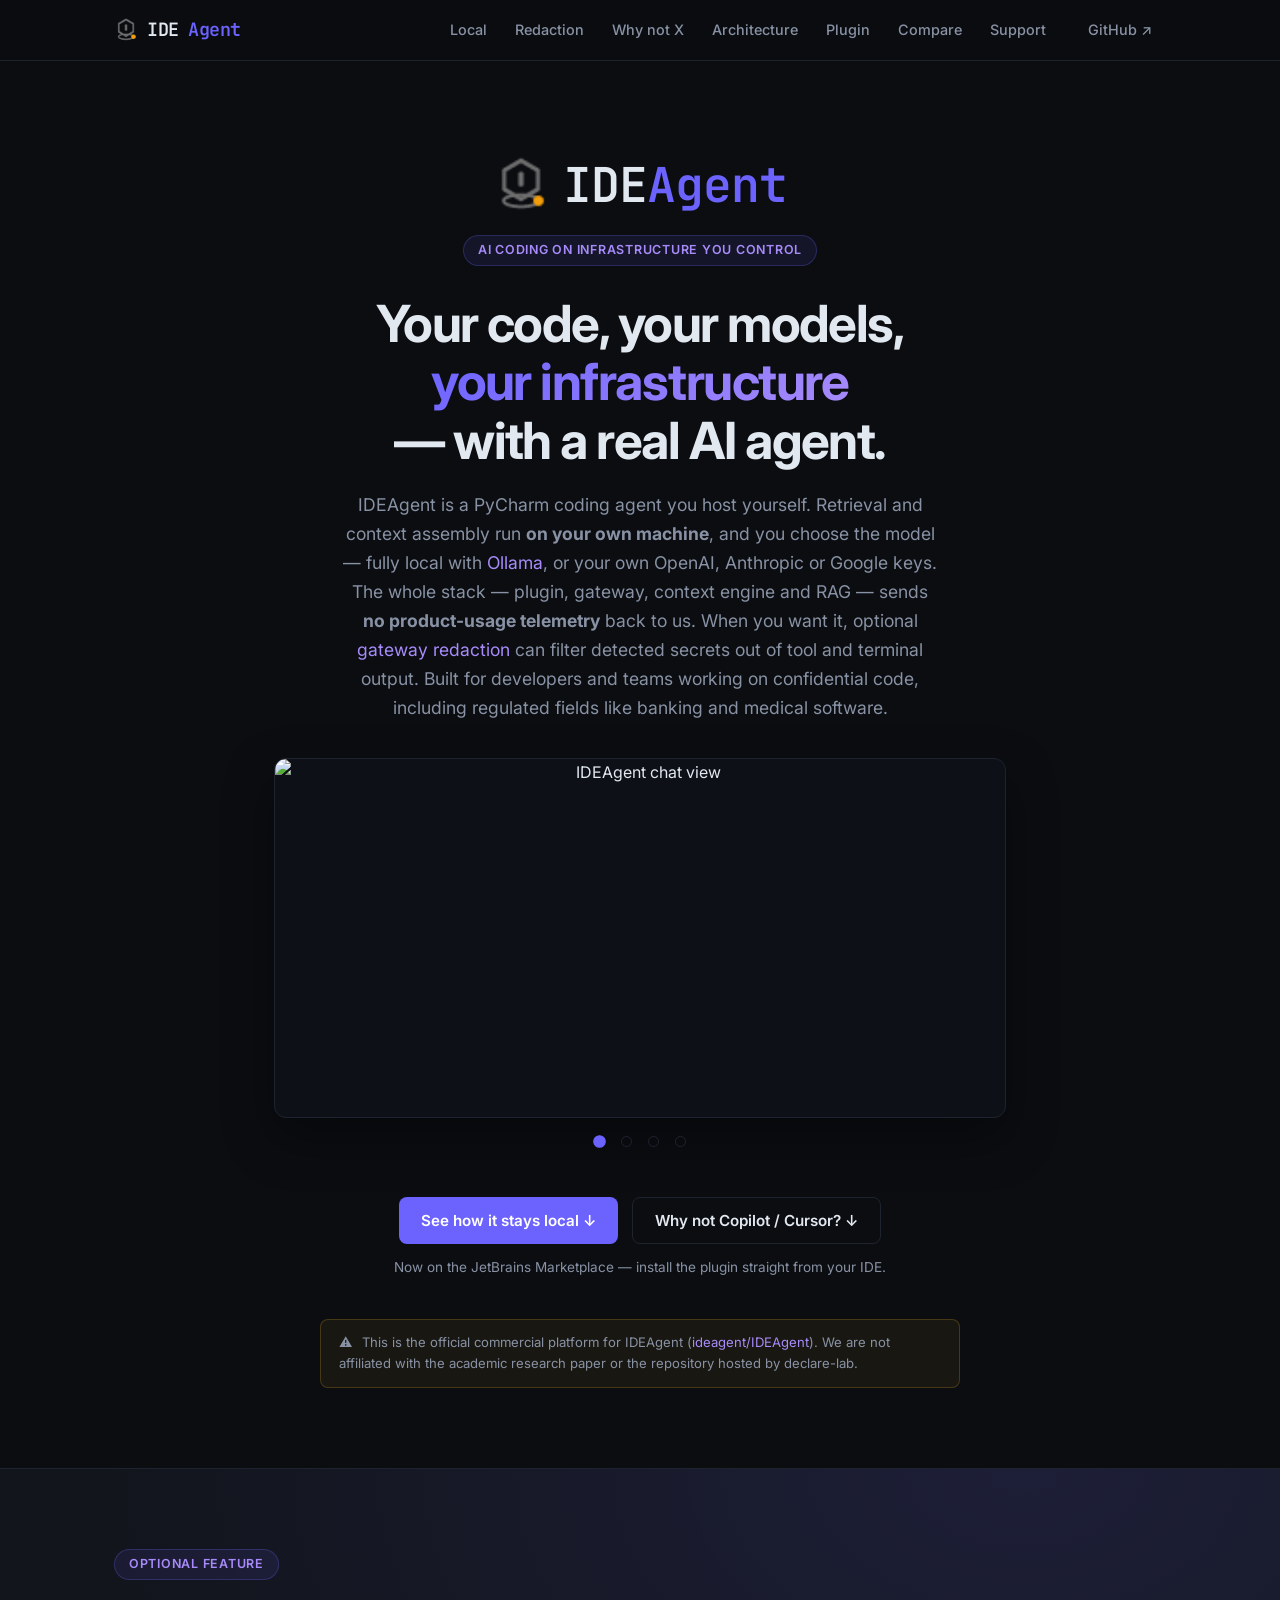
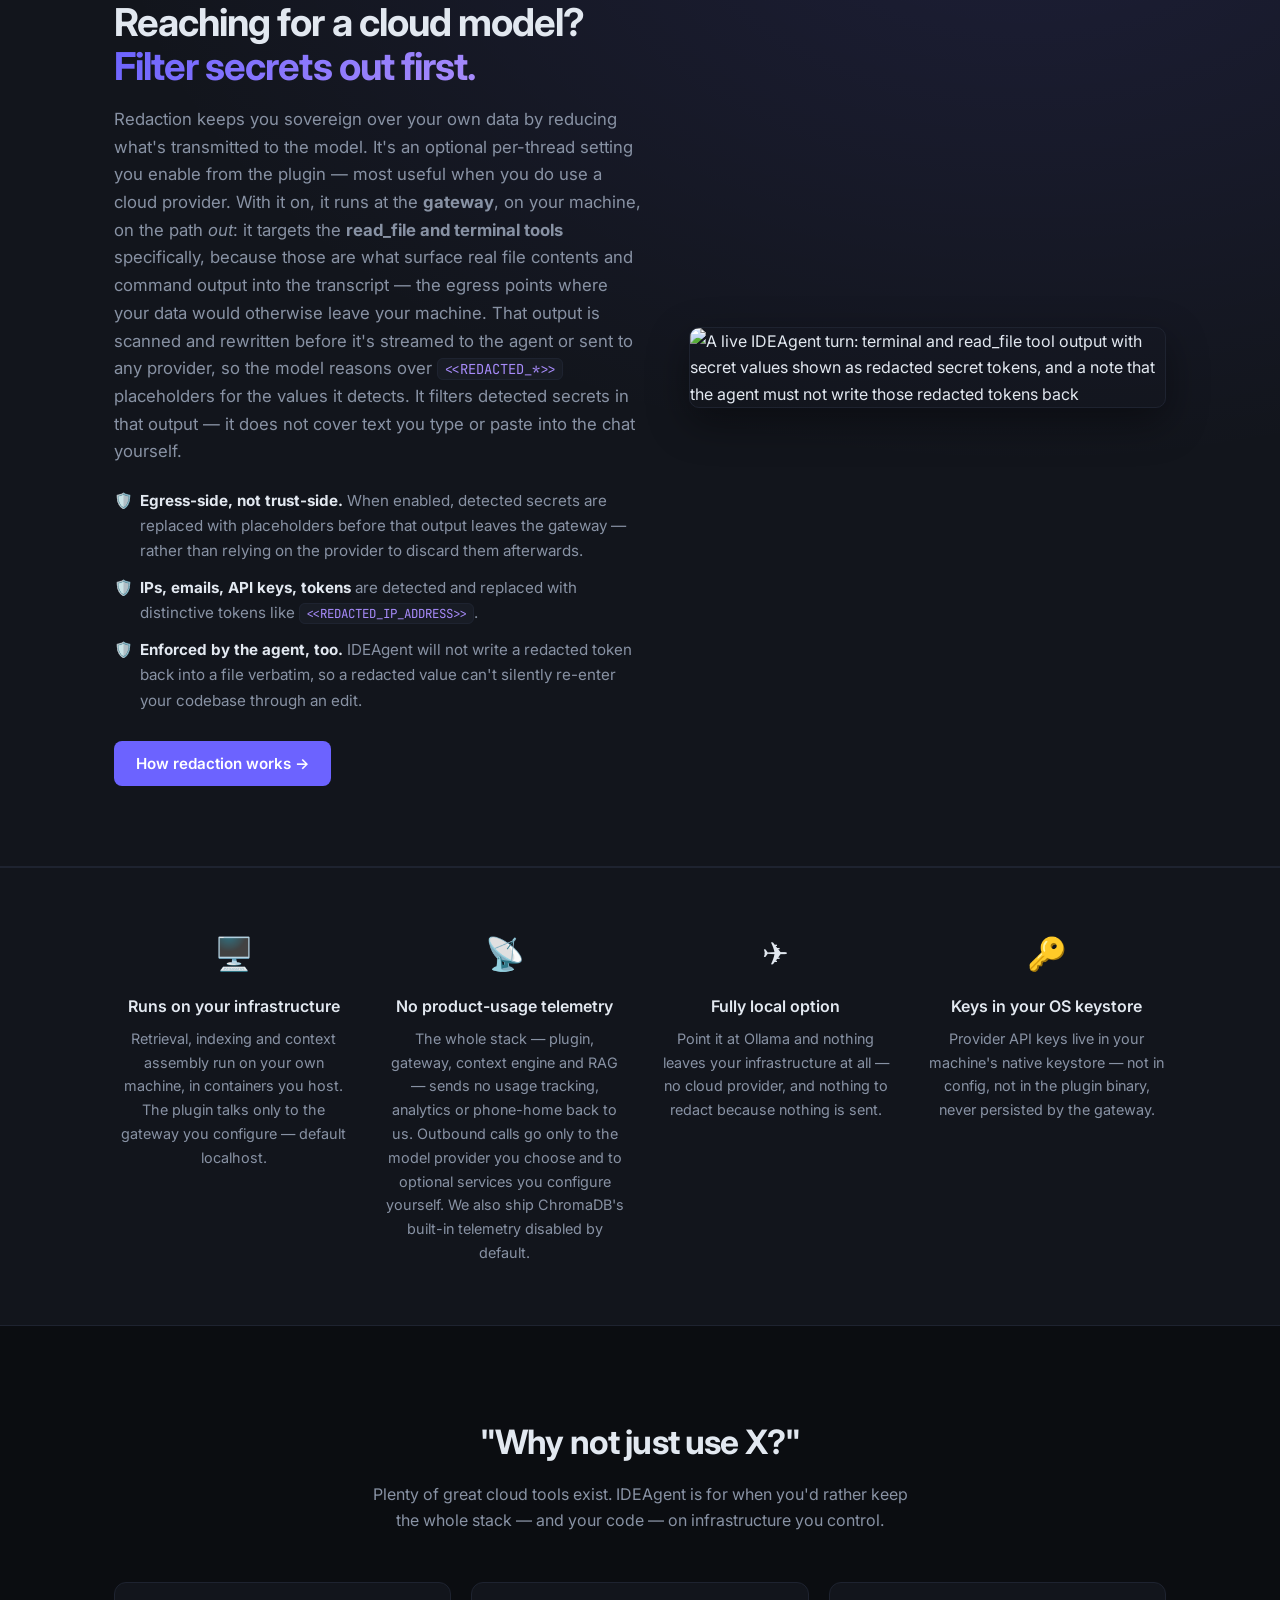
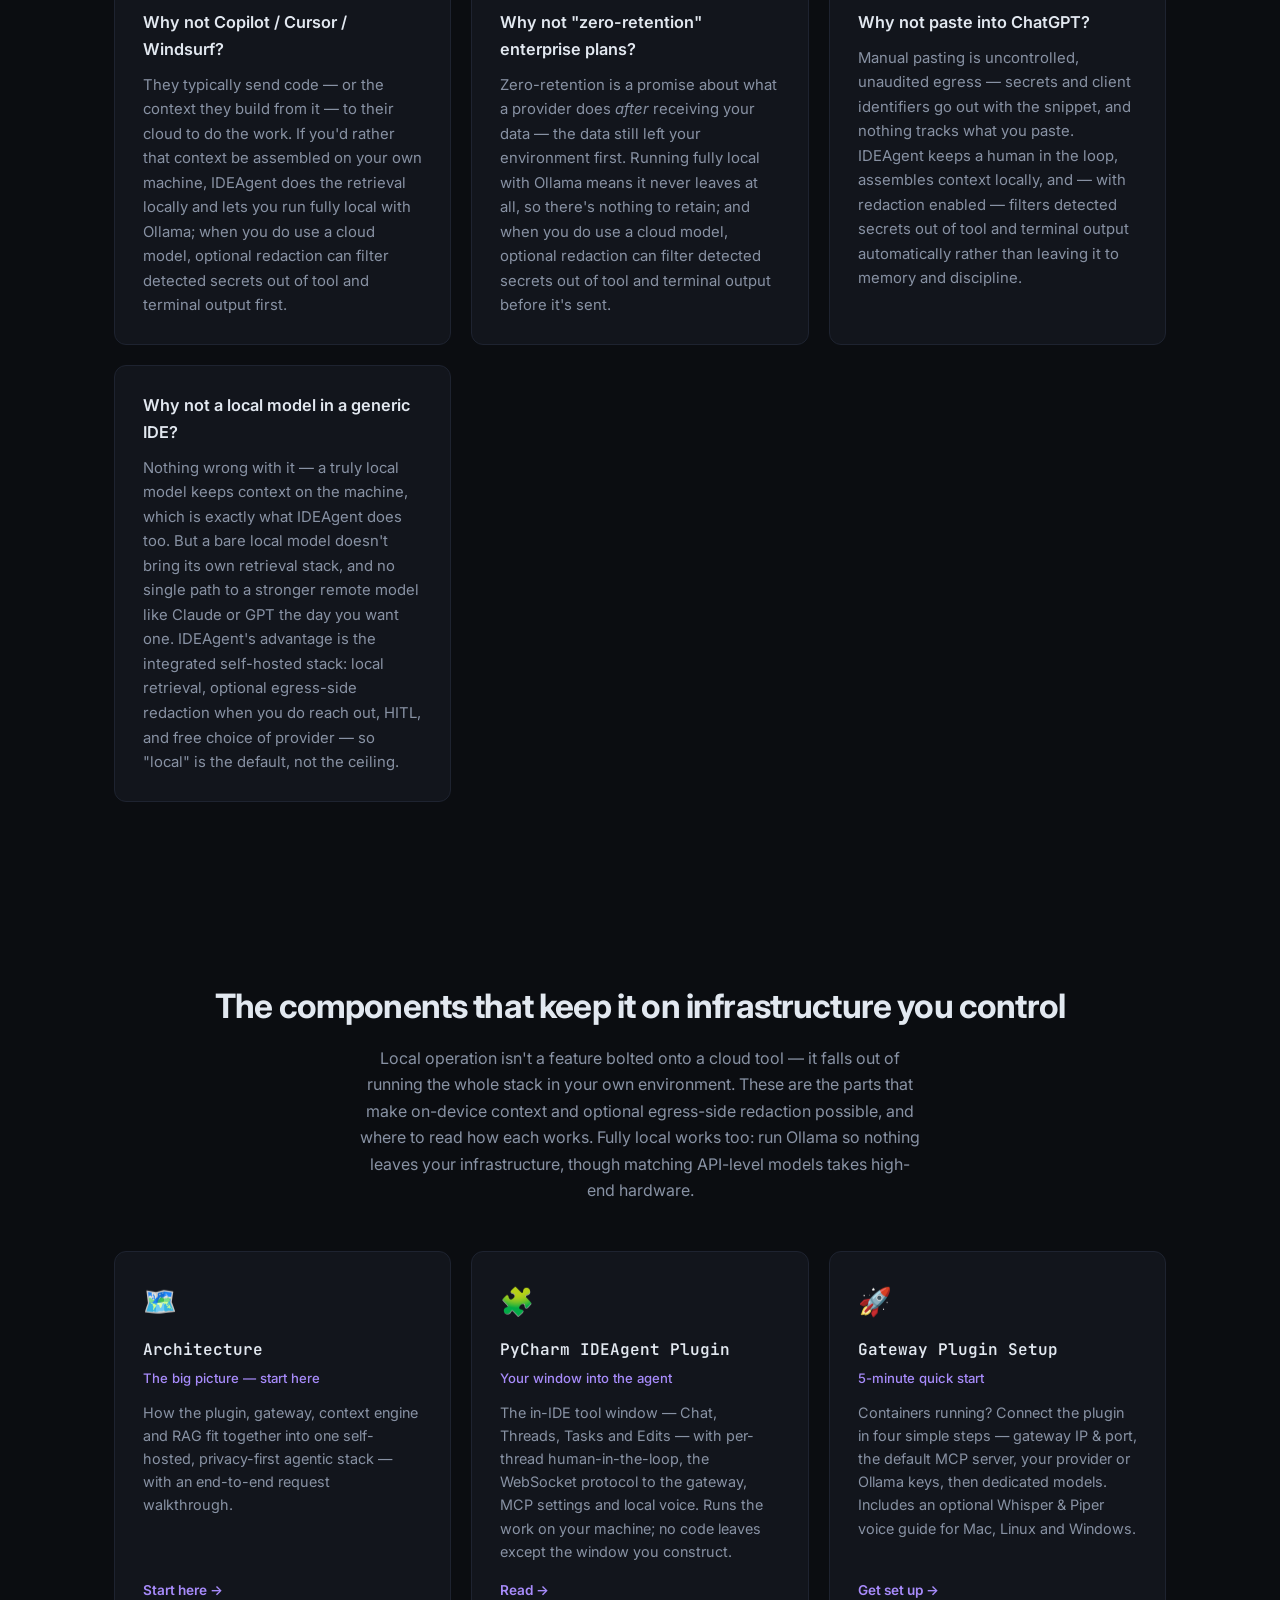
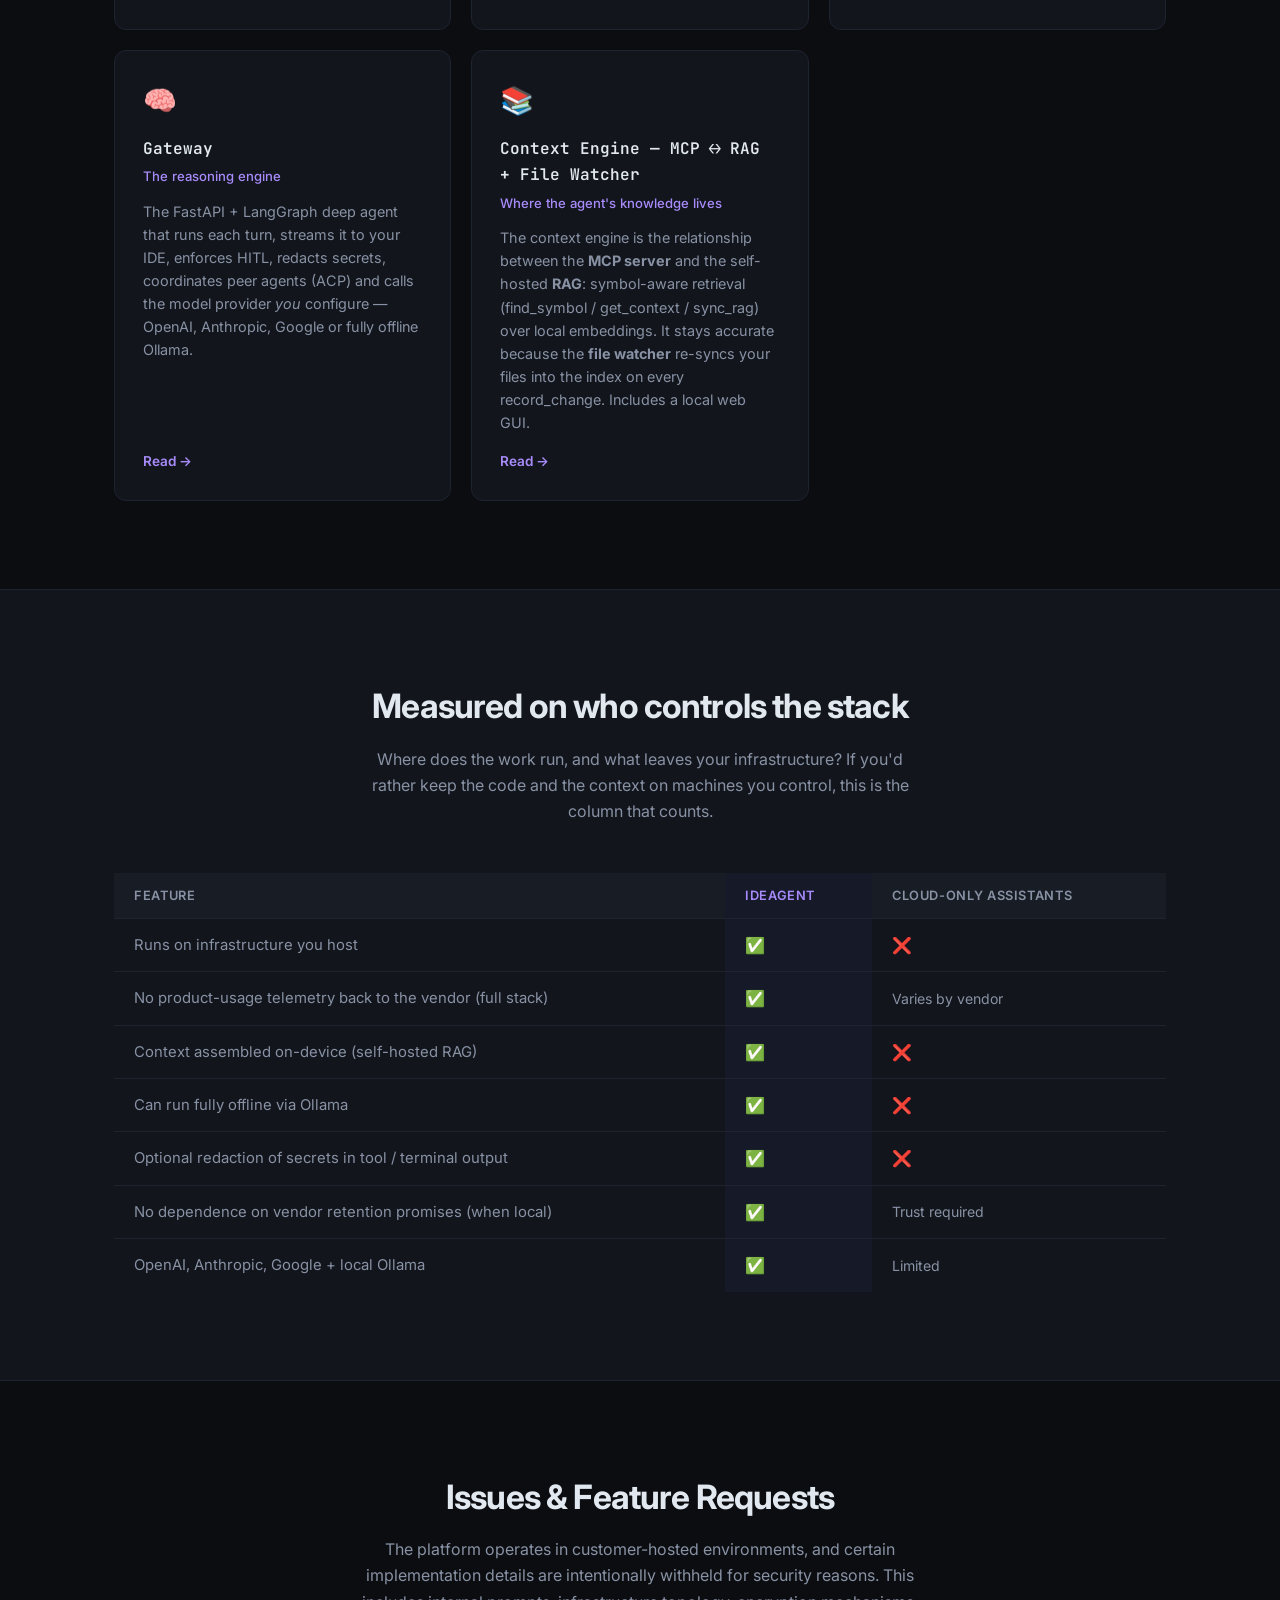
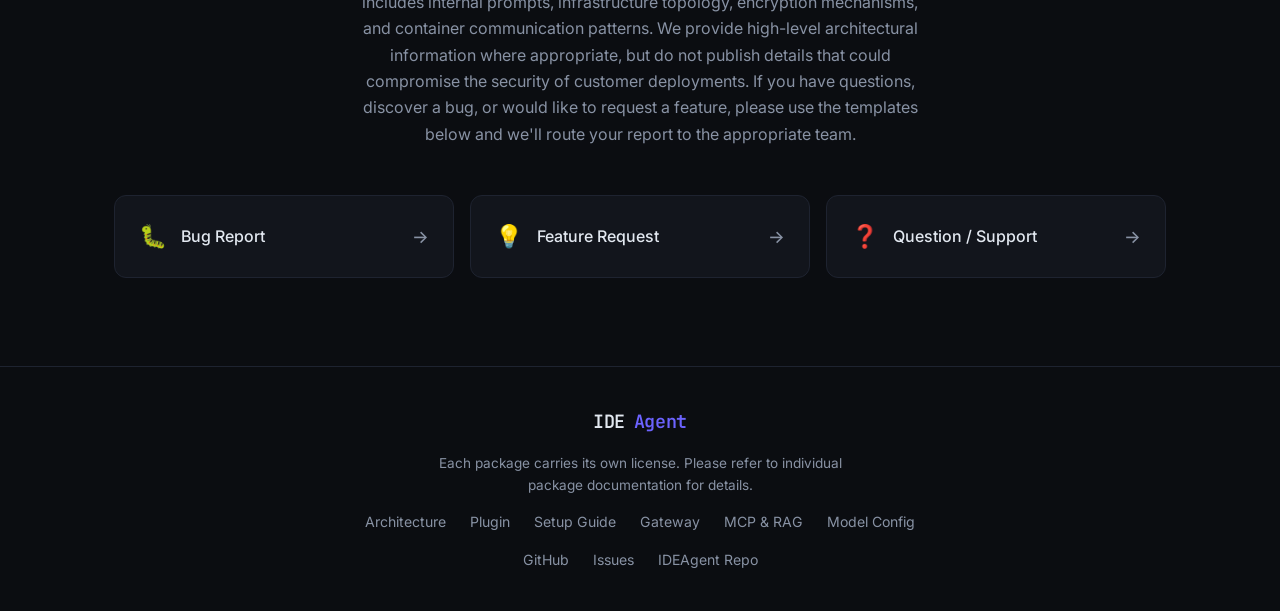
==== commit 54db3d9c: "updated index.html" ====
--- a/index.html
+++ b/index.html
@@ -66,6 +66,12 @@
         "applicationSubCategory": "AI Coding Assistant Plugin",
         "url": "https://ideagent.github.io/",
         "image": "https://ideagent.github.io/assets/chat.png",
+        "screenshot": [
+          "https://ideagent.github.io/assets/chat.png",
+          "https://ideagent.github.io/assets/threads.png",
+          "https://ideagent.github.io/assets/tasks.png",
+          "https://ideagent.github.io/assets/edits.png"
+        ],
         "softwareHelp": {
           "@type": "CreativeWork",
           "url": "https://ideagent.github.io/plugin.html"
@@ -121,17 +127,17 @@
         including regulated fields like banking and medical software.
       </p>
       <div class="hero-showcase">
-        <div class="showcase-stage">
-          <img src="assets/chat.png" alt="IDEAgent chat view" class="showcase-img is-active" data-view="chat" />
-          <img src="assets/threads.png" alt="IDEAgent threads view" class="showcase-img" data-view="threads" />
-          <img src="assets/tasks.png" alt="IDEAgent tasks view" class="showcase-img" data-view="tasks" />
-          <img src="assets/edits.png" alt="IDEAgent edits view" class="showcase-img" data-view="edits" />
+        <div id="showcase-panel" class="showcase-stage" role="tabpanel" aria-labelledby="tab-chat" aria-live="polite">
+          <img id="view-chat" src="assets/chat.png" alt="IDEAgent chat view" class="showcase-img is-active" data-view="chat" width="1363" height="670" fetchpriority="high" />
+          <img id="view-threads" src="assets/threads.png" alt="IDEAgent threads view" class="showcase-img" data-view="threads" width="1365" height="668" loading="lazy" />
+          <img id="view-tasks" src="assets/tasks.png" alt="IDEAgent tasks view" class="showcase-img" data-view="tasks" width="1366" height="673" loading="lazy" />
+          <img id="view-edits" src="assets/edits.png" alt="IDEAgent edits view" class="showcase-img" data-view="edits" width="1360" height="675" loading="lazy" />
         </div>
         <div class="showcase-dots" role="tablist" aria-label="Product screenshots">
-          <button type="button" class="showcase-dot is-active" data-target="chat" aria-label="Chat" aria-selected="true"></button>
-          <button type="button" class="showcase-dot" data-target="threads" aria-label="Threads" aria-selected="false"></button>
-          <button type="button" class="showcase-dot" data-target="tasks" aria-label="Tasks" aria-selected="false"></button>
-          <button type="button" class="showcase-dot" data-target="edits" aria-label="Edits" aria-selected="false"></button>
+          <button type="button" class="showcase-dot is-active" role="tab" id="tab-chat" aria-controls="showcase-panel" data-target="chat" aria-label="Chat view" aria-selected="true" tabindex="0"></button>
+          <button type="button" class="showcase-dot" role="tab" id="tab-threads" aria-controls="showcase-panel" data-target="threads" aria-label="Threads view" aria-selected="false" tabindex="-1"></button>
+          <button type="button" class="showcase-dot" role="tab" id="tab-tasks" aria-controls="showcase-panel" data-target="tasks" aria-label="Tasks view" aria-selected="false" tabindex="-1"></button>
+          <button type="button" class="showcase-dot" role="tab" id="tab-edits" aria-controls="showcase-panel" data-target="edits" aria-label="Edits view" aria-selected="false" tabindex="-1"></button>
         </div>
       </div>
       <div class="hero-cta">
@@ -393,19 +399,47 @@
 
   <script>
     (function () {
-      var dots = document.querySelectorAll('.showcase-dot');
+      var stage = document.getElementById('showcase-panel');
+      var dots = Array.prototype.slice.call(document.querySelectorAll('.showcase-dot'));
       var imgs = document.querySelectorAll('.showcase-img');
-      dots.forEach(function (dot) {
+
+      function selectTab(dot) {
+        var target = dot.getAttribute('data-target');
+        dots.forEach(function (d) {
+          var active = d === dot;
+          d.classList.toggle('is-active', active);
+          d.setAttribute('aria-selected', active ? 'true' : 'false');
+          d.setAttribute('tabindex', active ? '0' : '-1');
+        });
+        if (stage) {
+          stage.setAttribute('aria-labelledby', dot.id);
+        }
+        imgs.forEach(function (img) {
+          img.classList.toggle('is-active', img.getAttribute('data-view') === target);
+        });
+      }
+
+      dots.forEach(function (dot, index) {
         dot.addEventListener('click', function () {
-          var target = dot.getAttribute('data-target');
-          dots.forEach(function (d) {
-            var active = d === dot;
-            d.classList.toggle('is-active', active);
-            d.setAttribute('aria-selected', active ? 'true' : 'false');
-          });
-          imgs.forEach(function (img) {
-            img.classList.toggle('is-active', img.getAttribute('data-view') === target);
-          });
+          selectTab(dot);
+        });
+
+        dot.addEventListener('keydown', function (e) {
+          var newIndex = -1;
+          if (e.key === 'ArrowRight' || e.key === 'ArrowDown') {
+            newIndex = (index + 1) % dots.length;
+          } else if (e.key === 'ArrowLeft' || e.key === 'ArrowUp') {
+            newIndex = (index - 1 + dots.length) % dots.length;
+          } else if (e.key === 'Home') {
+            newIndex = 0;
+          } else if (e.key === 'End') {
+            newIndex = dots.length - 1;
+          }
+          if (newIndex !== -1) {
+            e.preventDefault();
+            dots[newIndex].focus();
+            selectTab(dots[newIndex]);
+          }
         });
       });
     })();
--- a/styles.css
+++ b/styles.css
@@ -199,12 +199,13 @@
 
 .showcase-dots {
   display: flex;
-  gap: 12px;
+  gap: 16px;
   justify-content: center;
   margin-top: 18px;
 }
 
 .showcase-dot {
+  position: relative;
   width: 11px;
   height: 11px;
   padding: 0;
@@ -215,8 +216,23 @@
   transition: background 0.2s ease, border-color 0.2s ease, transform 0.2s ease;
 }
 
+.showcase-dot::after {
+  content: '';
+  position: absolute;
+  top: 50%;
+  left: 50%;
+  transform: translate(-50%, -50%);
+  width: 27px;
+  height: 44px;
+}
+
 .showcase-dot:hover {
   border-color: var(--accent-2);
+}
+
+.showcase-dot:focus-visible {
+  outline: 2px solid var(--accent);
+  outline-offset: 3px;
 }
 
 .showcase-dot.is-active {
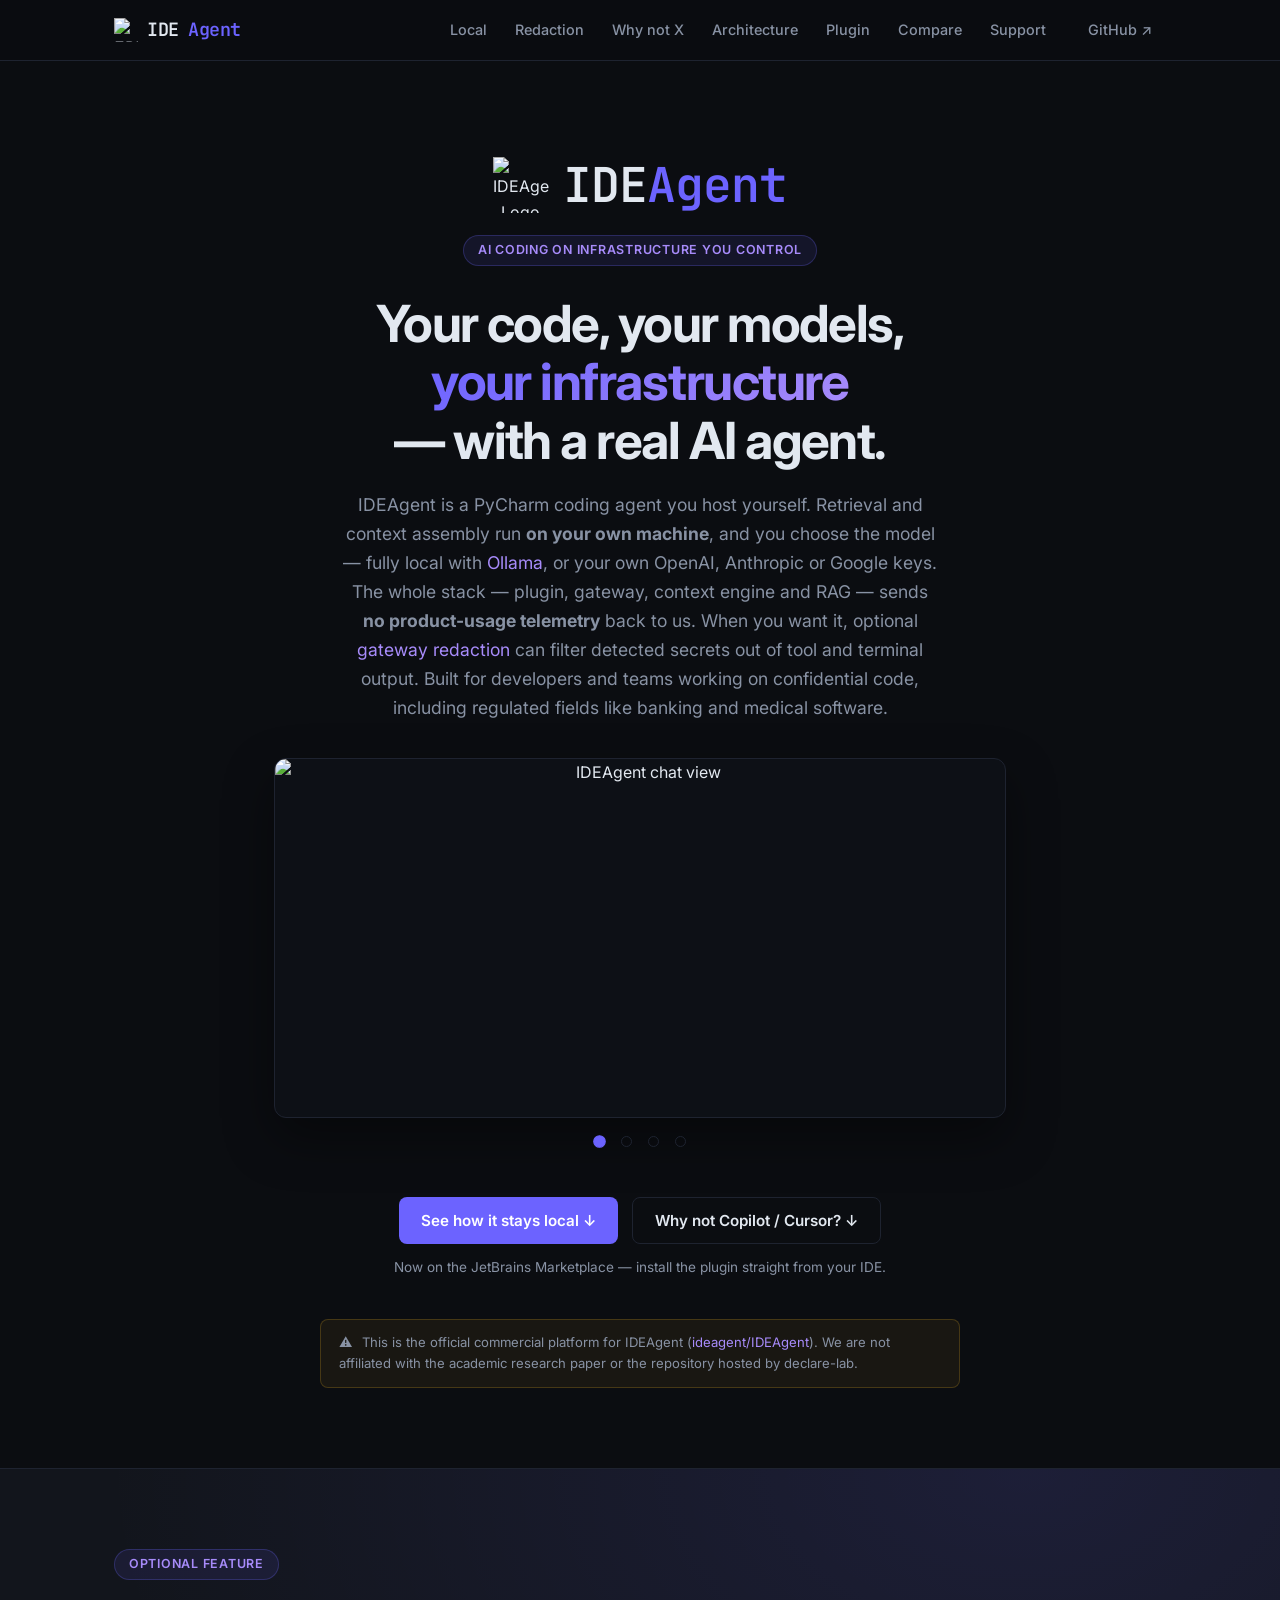
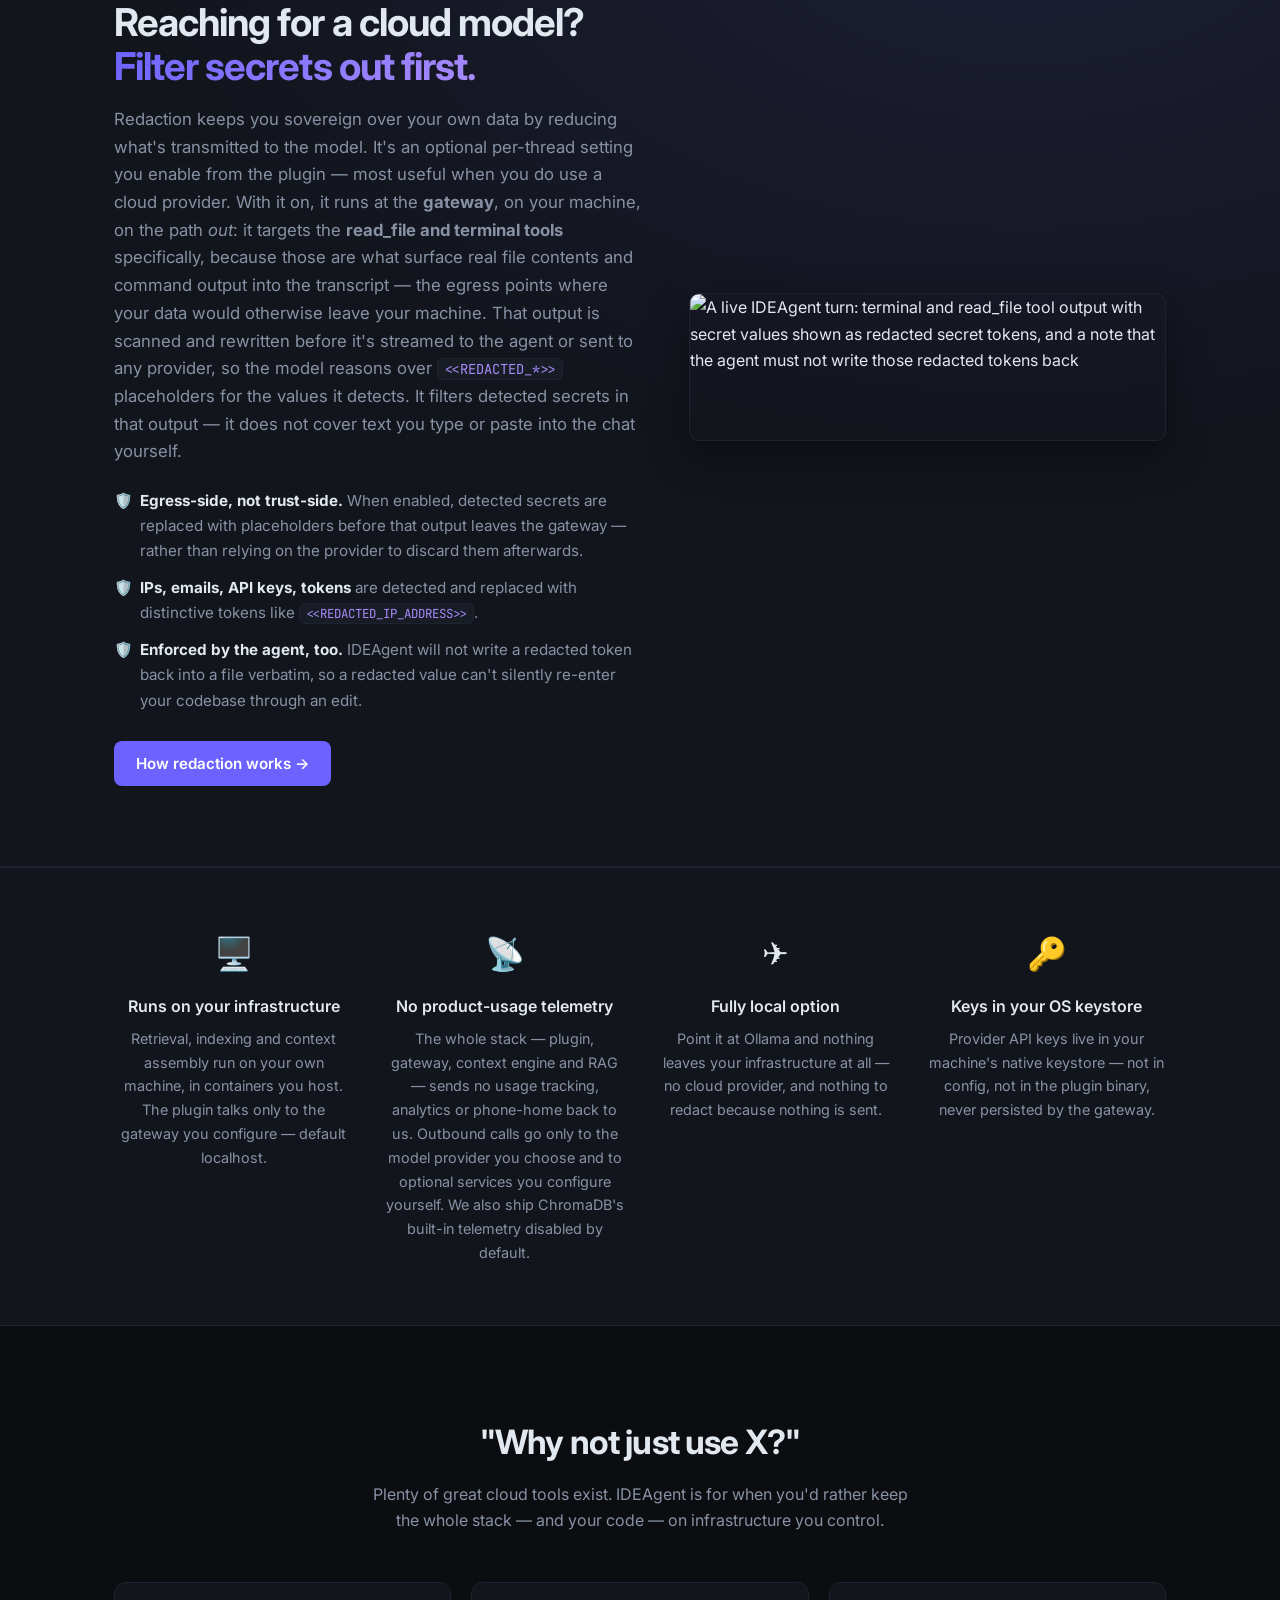
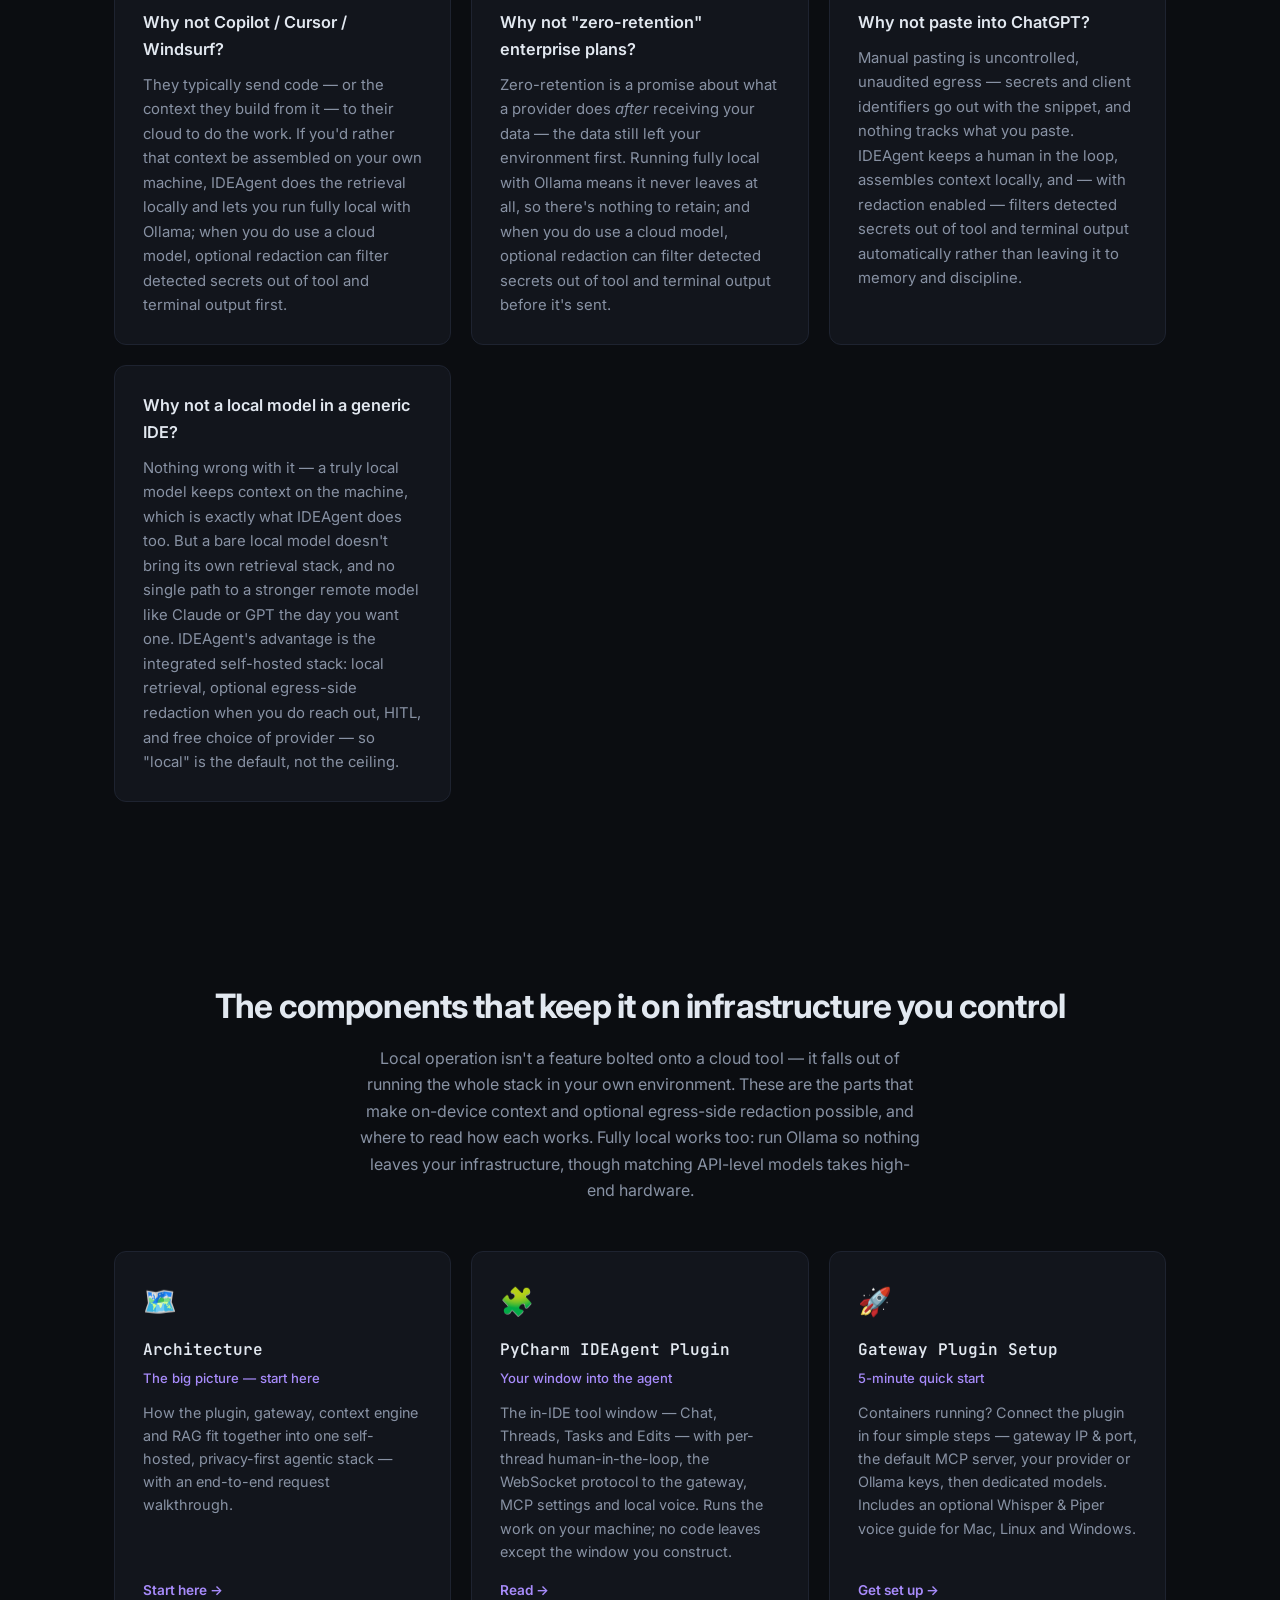
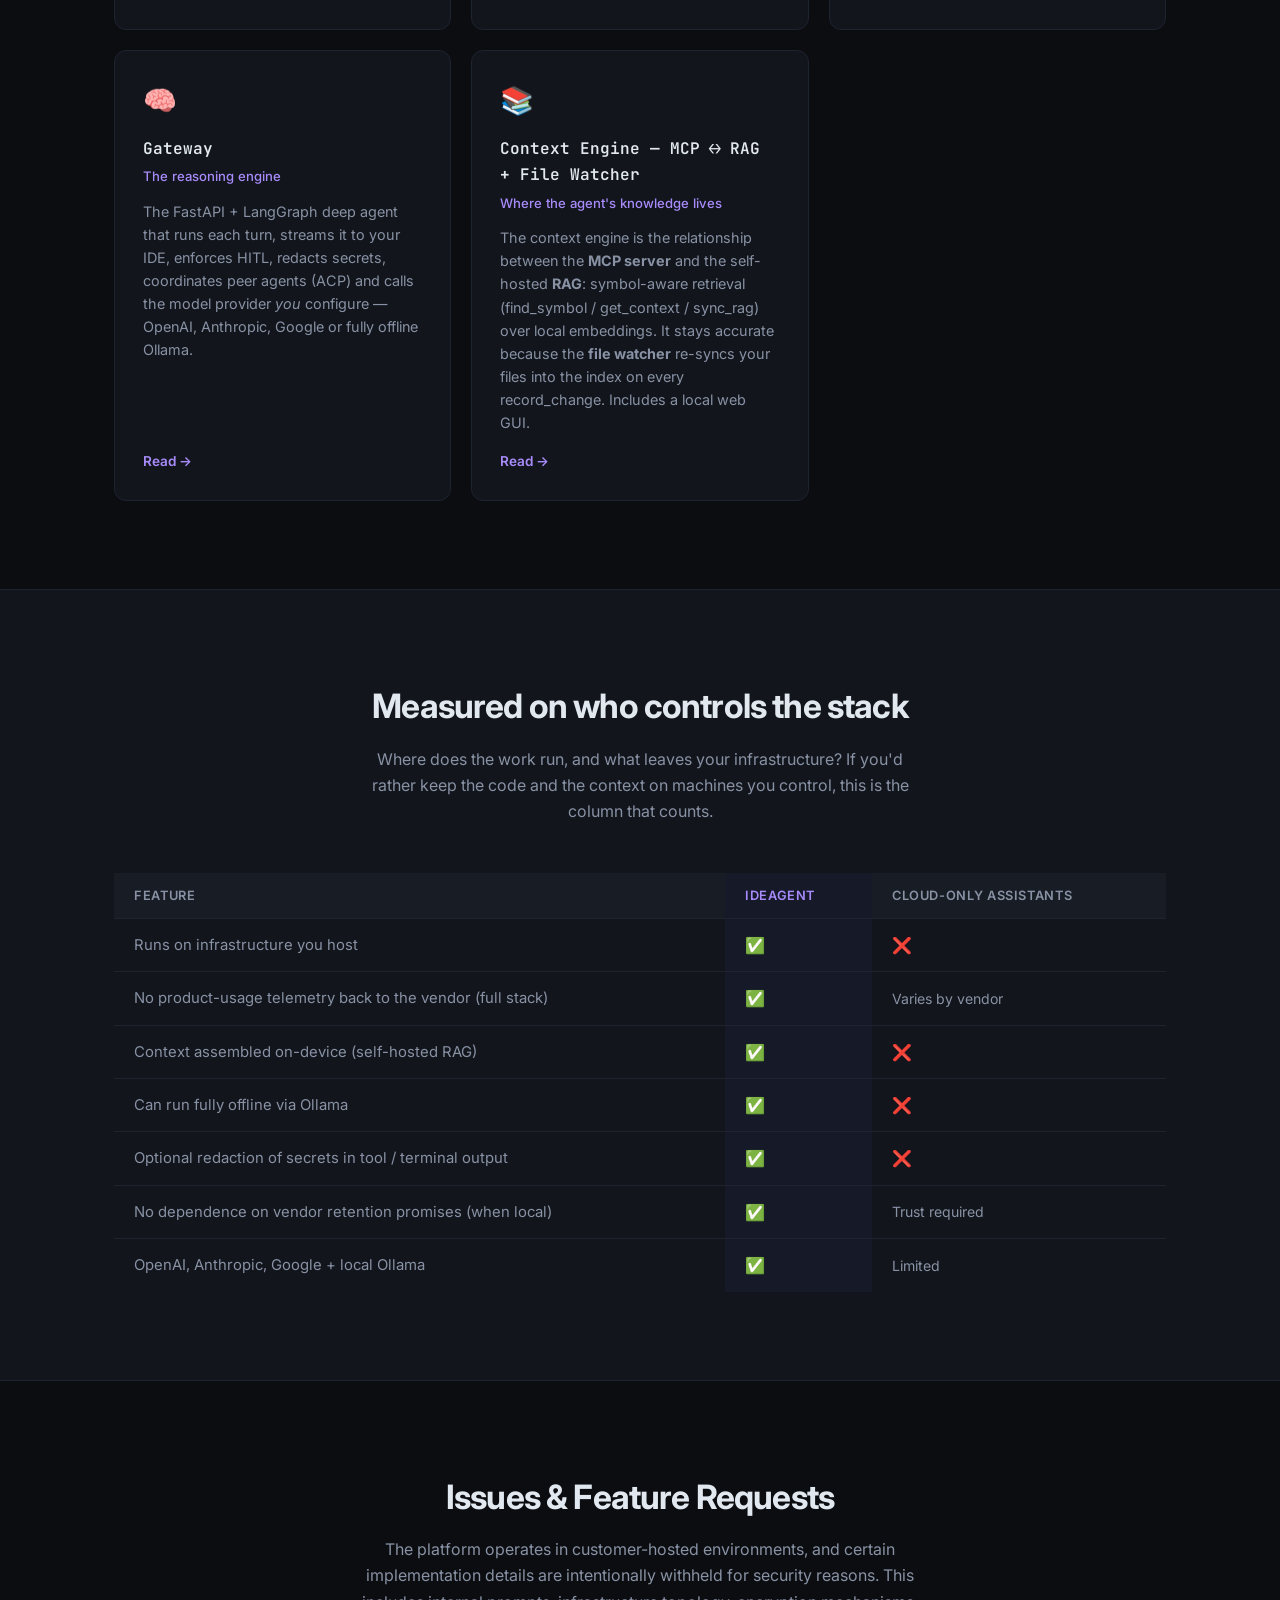
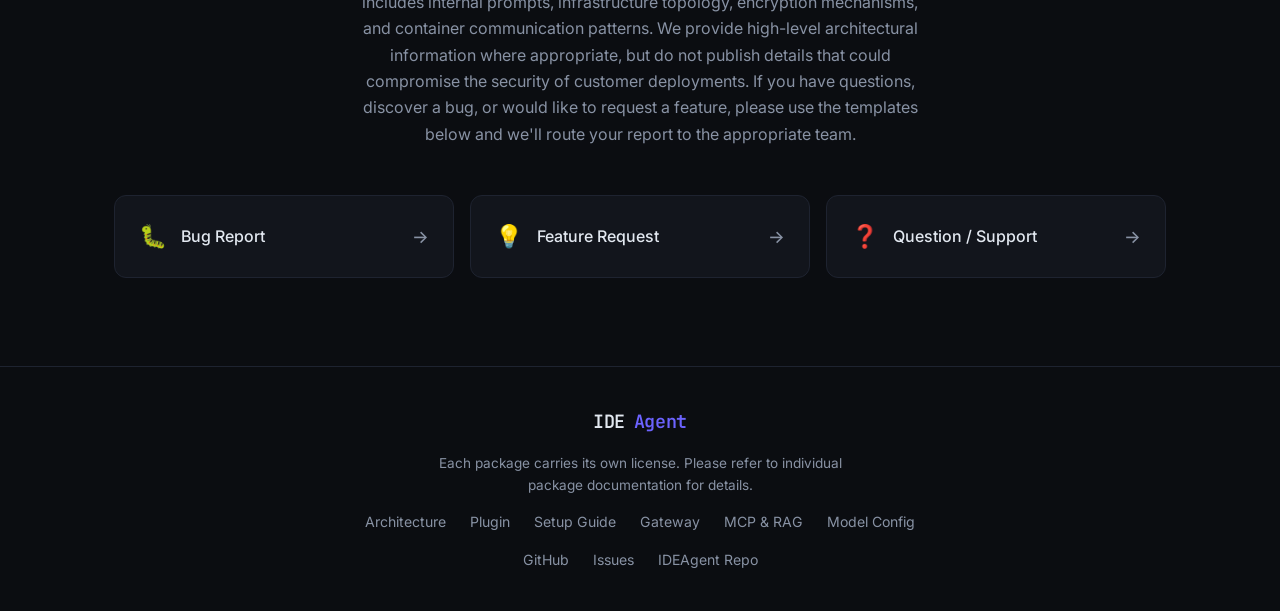
==== commit cee47ac2: "updated faster images." ====
--- a/index.html
+++ b/index.html
@@ -65,12 +65,12 @@
         "applicationCategory": "DeveloperApplication",
         "applicationSubCategory": "AI Coding Assistant Plugin",
         "url": "https://ideagent.github.io/",
-        "image": "https://ideagent.github.io/assets/chat.png",
+        "image": "https://ideagent.github.io/assets/chat.webp",
         "screenshot": [
-          "https://ideagent.github.io/assets/chat.png",
-          "https://ideagent.github.io/assets/threads.png",
-          "https://ideagent.github.io/assets/tasks.png",
-          "https://ideagent.github.io/assets/edits.png"
+          "https://ideagent.github.io/assets/chat.webp",
+          "https://ideagent.github.io/assets/threads.webp",
+          "https://ideagent.github.io/assets/tasks.webp",
+          "https://ideagent.github.io/assets/edits.webp"
         ],
         "softwareHelp": {
           "@type": "CreativeWork",
@@ -93,8 +93,13 @@
   <!-- Nav -->
   <header class="nav">
     <div class="container nav-inner">
-      <a href="index.html" class="logo"><img src="assets/ideagent_logo.png" alt="IDEAgent Logo" class="logo-mark" />IDE<span class="logo-accent">Agent</span></a>
-      <nav class="nav-links">
+      <a href="index.html" class="logo"><img src="assets/ideagent_logo.webp" alt="IDEAgent Logo" class="logo-mark" width="24" height="24" decoding="async" />IDE<span class="logo-accent">Agent</span></a>
+            <button class="nav-toggle" aria-expanded="false" aria-controls="main-nav" aria-label="Toggle navigation">
+        <span class="nav-toggle-bar"></span>
+        <span class="nav-toggle-bar"></span>
+        <span class="nav-toggle-bar"></span>
+      </button>
+      <nav id="main-nav" class="nav-links">
         <a href="#local">Local</a>
         <a href="#redaction">Redaction</a>
         <a href="#why-not">Why not X</a>
@@ -111,7 +116,7 @@
   <section class="hero">
     <div class="container hero-inner">
       <div class="hero-brand">
-        <img src="assets/ideagent_logo.png" alt="IDEAgent Logo" class="hero-logo" width="56" height="56" />
+        <img src="assets/ideagent_logo.webp" alt="IDEAgent Logo" class="hero-logo" width="56" height="56" decoding="async" />
         <span class="hero-wordmark">IDE<span class="logo-accent">Agent</span></span>
       </div>
       <div class="badge">AI coding on infrastructure you control</div>
@@ -128,10 +133,10 @@
       </p>
       <div class="hero-showcase">
         <div id="showcase-panel" class="showcase-stage" role="tabpanel" aria-labelledby="tab-chat" aria-live="polite">
-          <img id="view-chat" src="assets/chat.png" alt="IDEAgent chat view" class="showcase-img is-active" data-view="chat" width="1363" height="670" fetchpriority="high" />
-          <img id="view-threads" src="assets/threads.png" alt="IDEAgent threads view" class="showcase-img" data-view="threads" width="1365" height="668" loading="lazy" />
-          <img id="view-tasks" src="assets/tasks.png" alt="IDEAgent tasks view" class="showcase-img" data-view="tasks" width="1366" height="673" loading="lazy" />
-          <img id="view-edits" src="assets/edits.png" alt="IDEAgent edits view" class="showcase-img" data-view="edits" width="1360" height="675" loading="lazy" />
+          <img id="view-chat" src="assets/chat.webp" alt="IDEAgent chat view" class="showcase-img is-active" data-view="chat" width="1363" height="670" fetchpriority="high" decoding="async" />
+          <img id="view-threads" src="assets/threads.webp" alt="IDEAgent threads view" class="showcase-img" data-view="threads" width="1365" height="668" loading="lazy" decoding="async" />
+          <img id="view-tasks" src="assets/tasks.webp" alt="IDEAgent tasks view" class="showcase-img" data-view="tasks" width="1366" height="673" loading="lazy" decoding="async" />
+          <img id="view-edits" src="assets/edits.webp" alt="IDEAgent edits view" class="showcase-img" data-view="edits" width="1360" height="675" loading="lazy" decoding="async" />
         </div>
         <div class="showcase-dots" role="tablist" aria-label="Product screenshots">
           <button type="button" class="showcase-dot is-active" role="tab" id="tab-chat" aria-controls="showcase-panel" data-target="chat" aria-label="Chat view" aria-selected="true" tabindex="0"></button>
@@ -180,7 +185,7 @@
         <a href="gateway.html#redaction" class="btn btn-primary">How redaction works →</a>
       </div>
       <div class="redaction-demo">
-        <img src="assets/reducted.png" alt="A live IDEAgent turn: terminal and read_file tool output with secret values shown as redacted secret tokens, and a note that the agent must not write those redacted tokens back" class="redaction-shot" loading="lazy" />
+        <img width="539" height="166" src="assets/reducted.webp" alt="A live IDEAgent turn: terminal and read_file tool output with secret values shown as redacted secret tokens, and a note that the agent must not write those redacted tokens back" class="redaction-shot" loading="lazy" decoding="async" />
       </div>
     </div>
   </section>
@@ -451,5 +456,6 @@
     MarketplaceWidget.setupMarketplaceWidget('install', 34241, "#marketplace-install");
   </script>
 
+  <script src="main.js" defer></script>
 </body>
 </html>
--- a/styles.css
+++ b/styles.css
@@ -103,6 +103,45 @@
 }
 .nav-links a:hover { color: var(--text); text-decoration: none; }
 
+/* ── Mobile Nav Toggle ── */
+.nav-toggle {
+  display: none;
+  background: transparent;
+  border: 1px solid var(--border);
+  border-radius: 8px;
+  width: 44px;
+  height: 44px;
+  padding: 10px 8px;
+  flex-direction: column;
+  justify-content: space-around;
+  align-items: center;
+  cursor: pointer;
+  transition: background 0.15s, border-color 0.15s;
+}
+.nav-toggle:hover,
+.nav-toggle:focus-visible {
+  background: var(--bg-card2);
+  border-color: var(--accent);
+  outline: none;
+}
+.nav-toggle-bar {
+  display: block;
+  width: 20px;
+  height: 2px;
+  background: var(--text);
+  border-radius: 2px;
+  transition: transform 0.2s cubic-bezier(0.4, 0, 0.2, 1), opacity 0.2s;
+}
+.nav-toggle[aria-expanded="true"] .nav-toggle-bar:nth-child(1) {
+  transform: translateY(7px) rotate(45deg);
+}
+.nav-toggle[aria-expanded="true"] .nav-toggle-bar:nth-child(2) {
+  opacity: 0;
+}
+.nav-toggle[aria-expanded="true"] .nav-toggle-bar:nth-child(3) {
+  transform: translateY(-7px) rotate(-45deg);
+}
+
 /* ── Hero ── */
 .hero {
   padding: 96px 0 80px;
@@ -1060,16 +1099,105 @@
 /* ── Responsive ── */
 @media (max-width: 860px) {
   .redaction-inner { grid-template-columns: 1fr; gap: 36px; }
-}
-@media (max-width: 640px) {
-  .nav-links a:not(.btn-ghost) { display: none; }
-  .hero { padding: 64px 0 56px; }
-  h1 { font-size: 1.85rem; }
-  .packages-grid { grid-template-columns: 1fr; }
+  .packages-grid { grid-template-columns: repeat(auto-fit, minmax(280px, 1fr)); }
   .issues-grid { grid-template-columns: 1fr; }
   .docs-grid { grid-template-columns: 1fr; }
   .whynot-grid { grid-template-columns: 1fr; }
+}
+
+@media (max-width: 768px) {
+  .nav-toggle {
+    display: flex;
+  }
+  .nav-links {
+    display: none;
+    position: fixed;
+    top: 60px;
+    left: 0;
+    right: 0;
+    background: rgba(11, 13, 17, 0.98);
+    backdrop-filter: blur(16px);
+    -webkit-backdrop-filter: blur(16px);
+    border-bottom: 1px solid var(--border);
+    padding: 16px 20px 24px;
+    flex-direction: column;
+    align-items: stretch;
+    gap: 4px;
+    z-index: 99;
+    max-height: calc(100vh - 60px);
+    overflow-y: auto;
+    -webkit-overflow-scrolling: touch;
+    box-shadow: 0 20px 40px rgba(0, 0, 0, 0.6);
+  }
+  .nav-links.is-open {
+    display: flex;
+  }
+  .nav-links a {
+    min-height: 48px;
+    padding: 12px 14px;
+    font-size: 1rem;
+    color: var(--text);
+    display: flex;
+    align-items: center;
+    border-radius: 8px;
+    transition: background 0.15s, color 0.15s;
+  }
+  .nav-links a:hover,
+  .nav-links a:focus-visible {
+    background: var(--bg-card2);
+    color: var(--accent);
+  }
+  .nav-links .btn-ghost {
+    margin-top: 10px;
+    justify-content: center;
+    border-color: var(--border);
+    background: var(--bg-card);
+  }
+}
+
+@media (max-width: 640px) {
+  .hero { padding: 48px 0 40px; }
+  h1 { font-size: 1.85rem; }
+  .packages-grid { grid-template-columns: 1fr; }
   .flow-step { min-width: 100%; }
   .graph-row { flex-direction: column; align-items: stretch; }
   .node { max-width: 100%; min-width: 0; }
-}
+  .table-wrapper {
+    overflow-x: auto;
+    -webkit-overflow-scrolling: touch;
+    border-radius: var(--radius);
+    border: 1px solid var(--border);
+  }
+  .compare-table {
+    min-width: 540px;
+  }
+}
+
+@media (max-width: 480px) {
+  .container {
+    padding: 0 16px;
+  }
+  .hero-cta {
+    flex-direction: column;
+    width: 100%;
+    gap: 12px;
+  }
+  .hero-cta .btn {
+    width: 100%;
+    justify-content: center;
+    min-height: 48px;
+  }
+  .showcase-stage {
+    border-radius: 8px;
+  }
+  .showcase-dots {
+    gap: 4px;
+  }
+  .showcase-dot {
+    min-height: 44px;
+    min-width: 44px;
+  }
+  .btn {
+    min-height: 44px;
+  }
+}
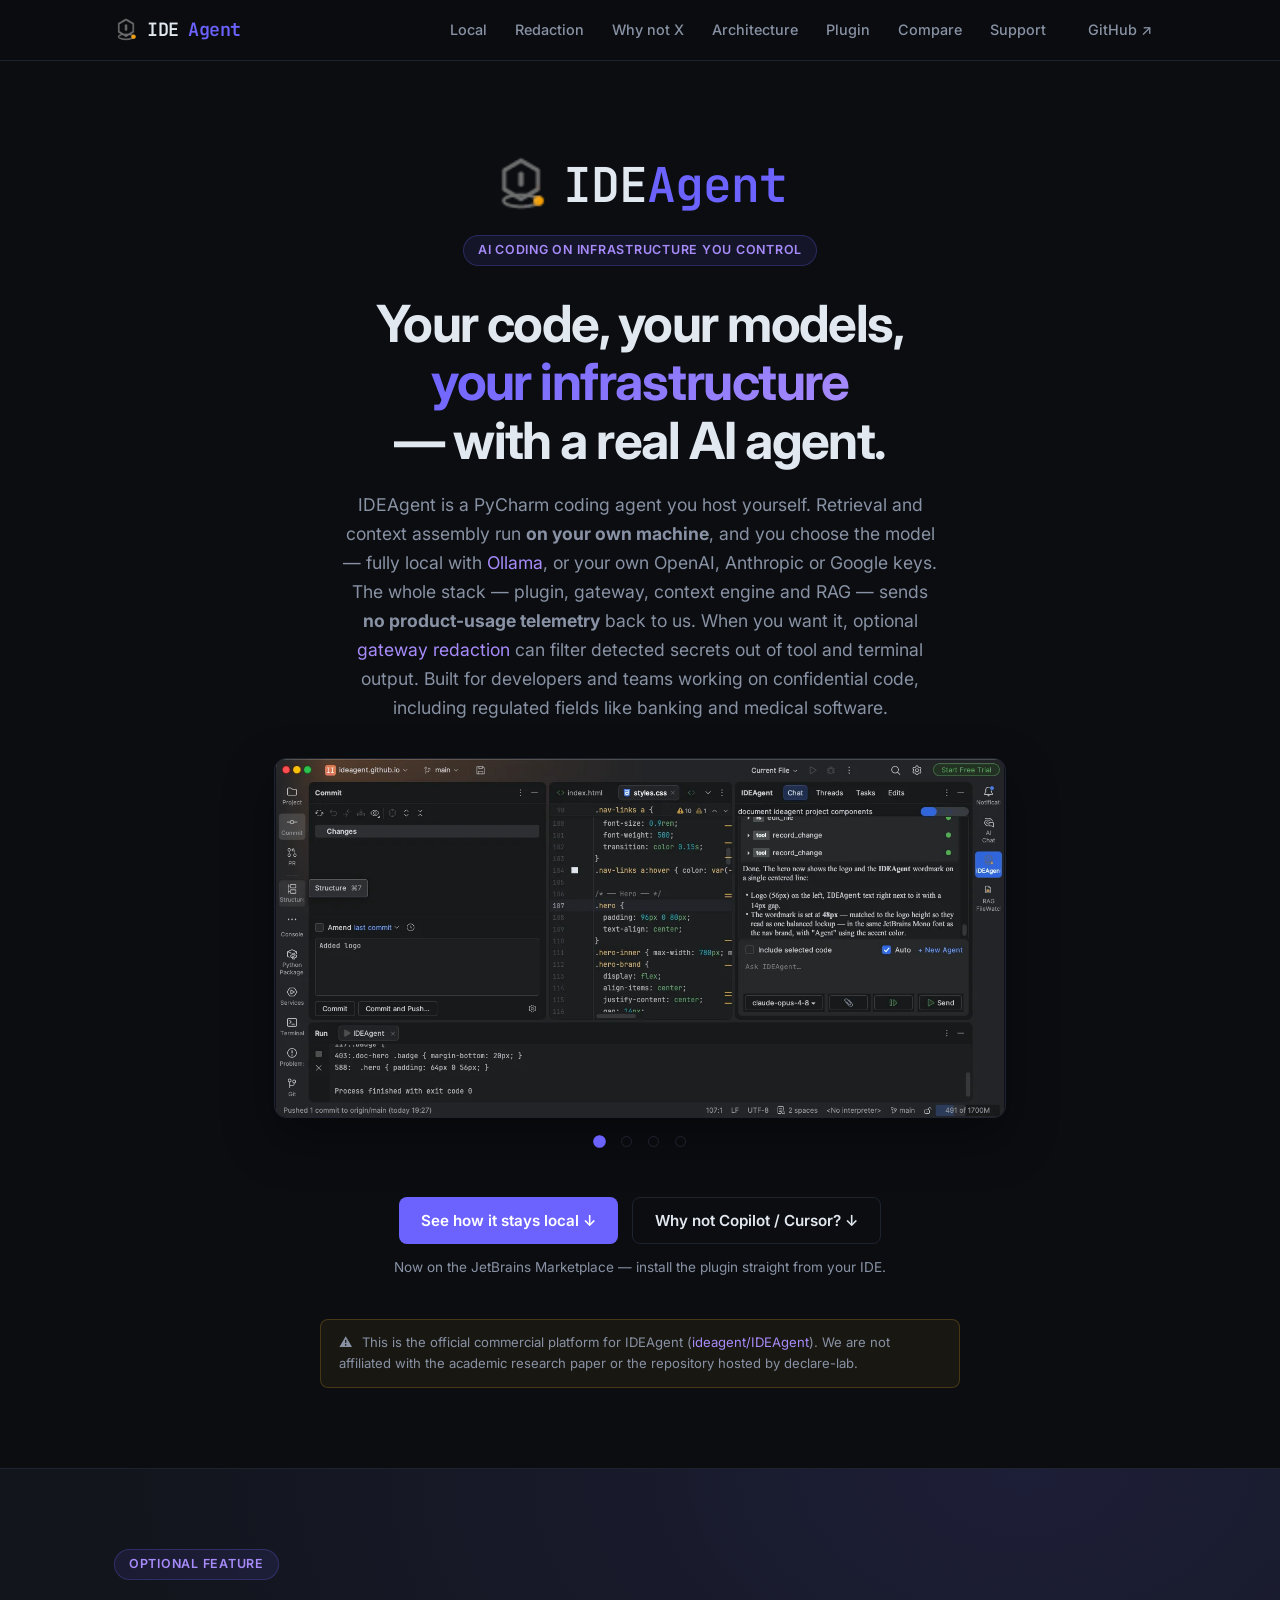
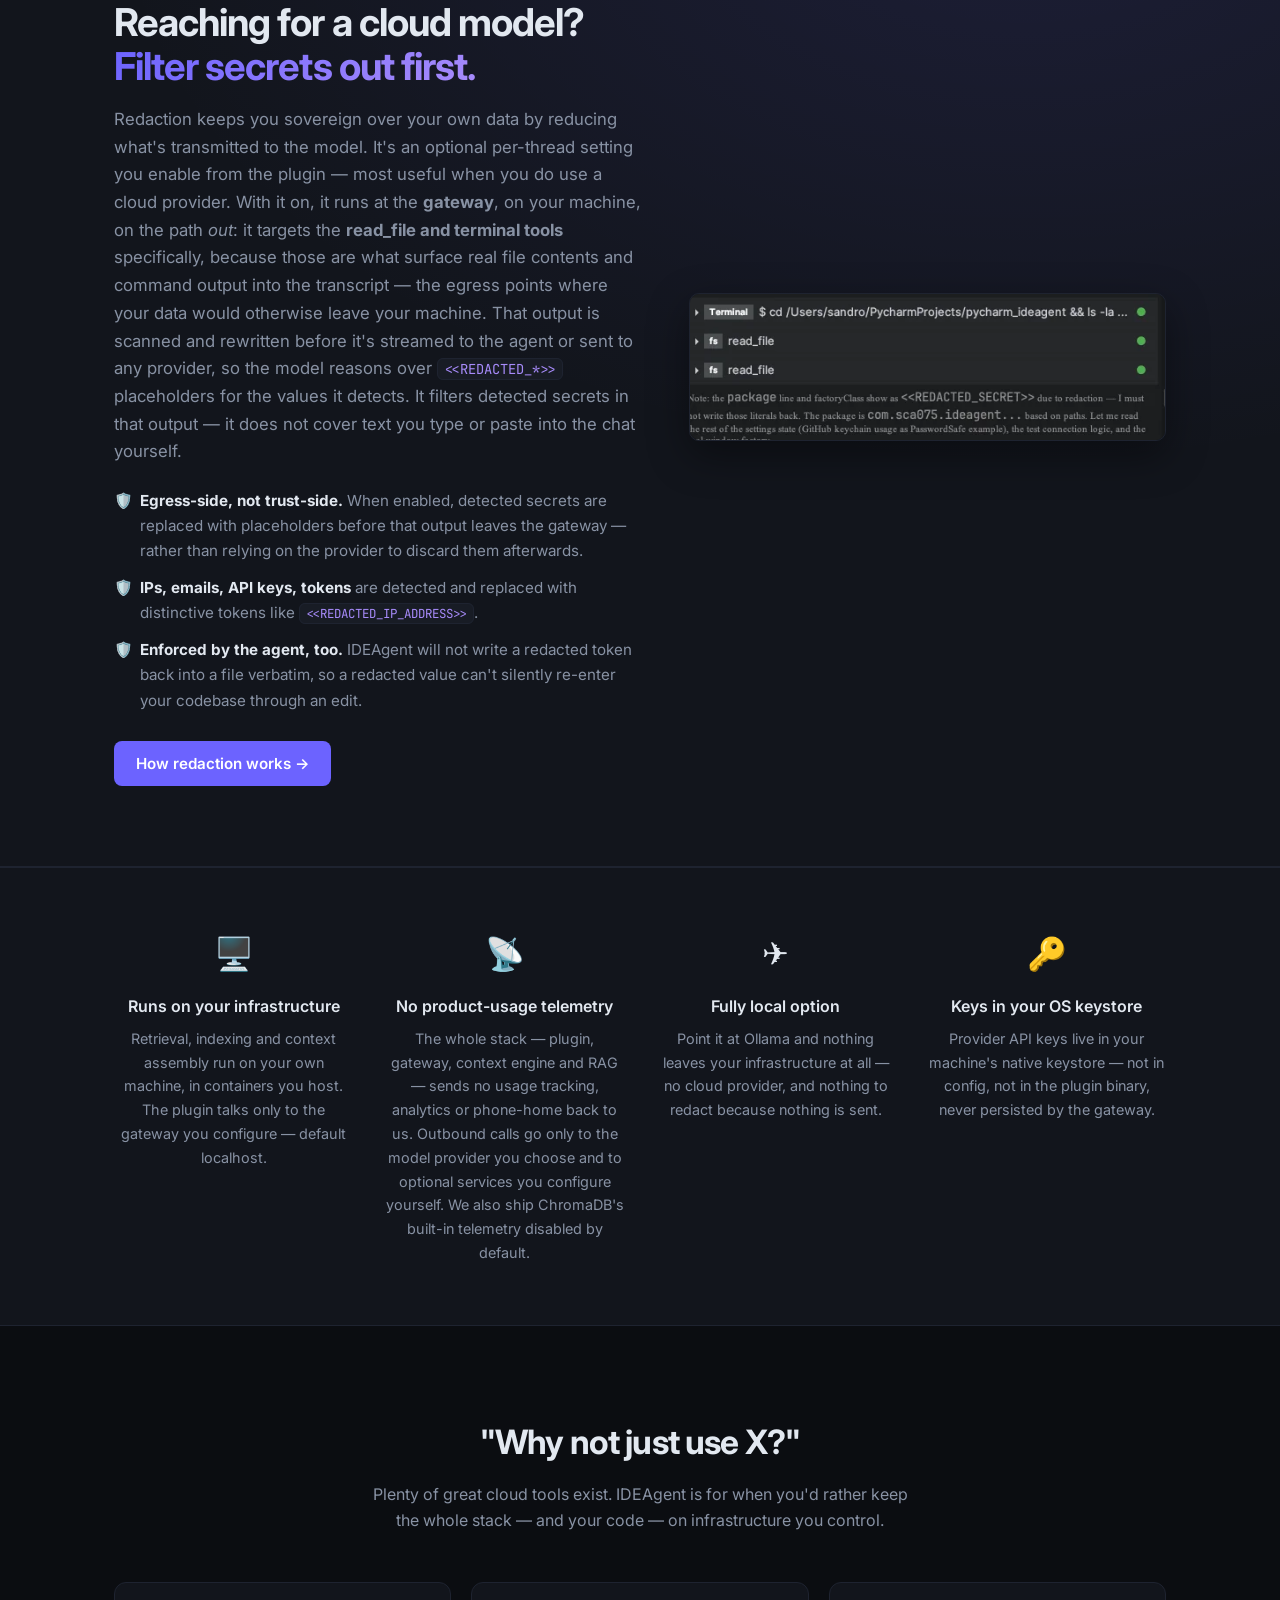
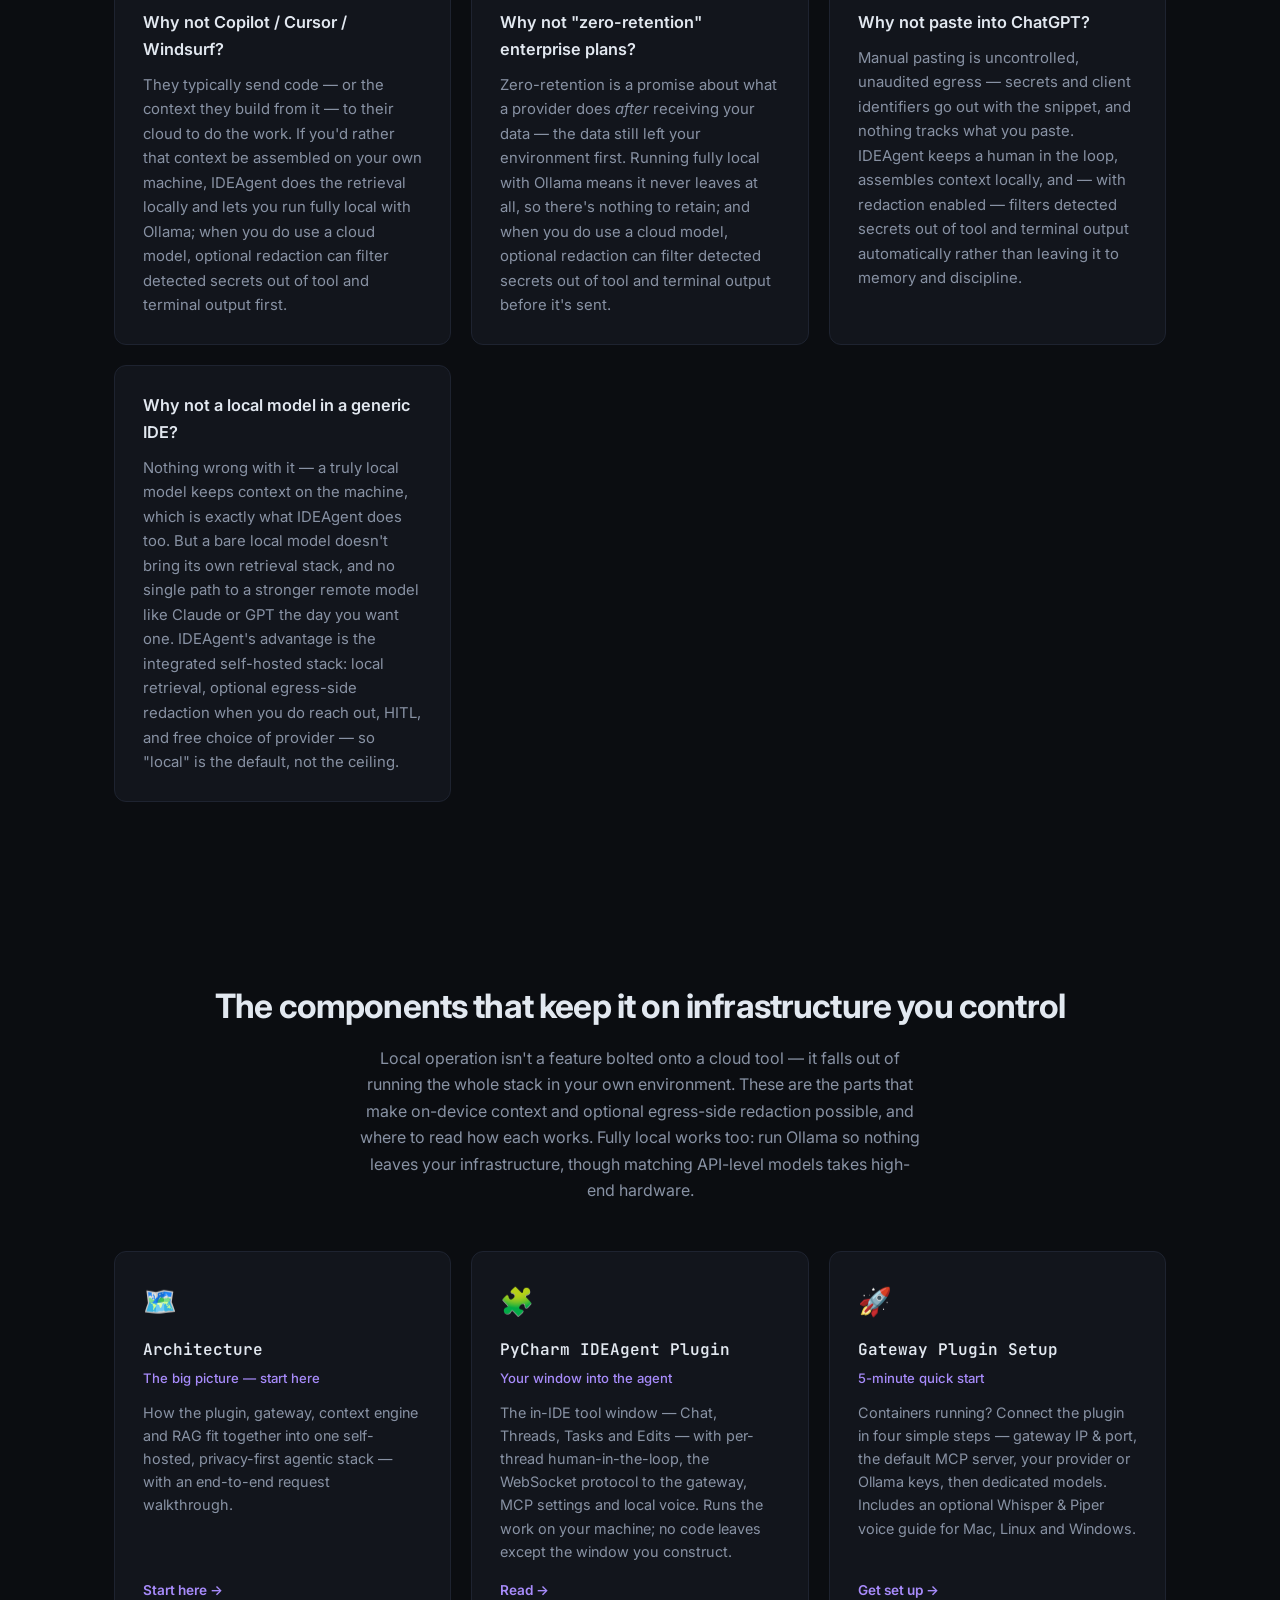
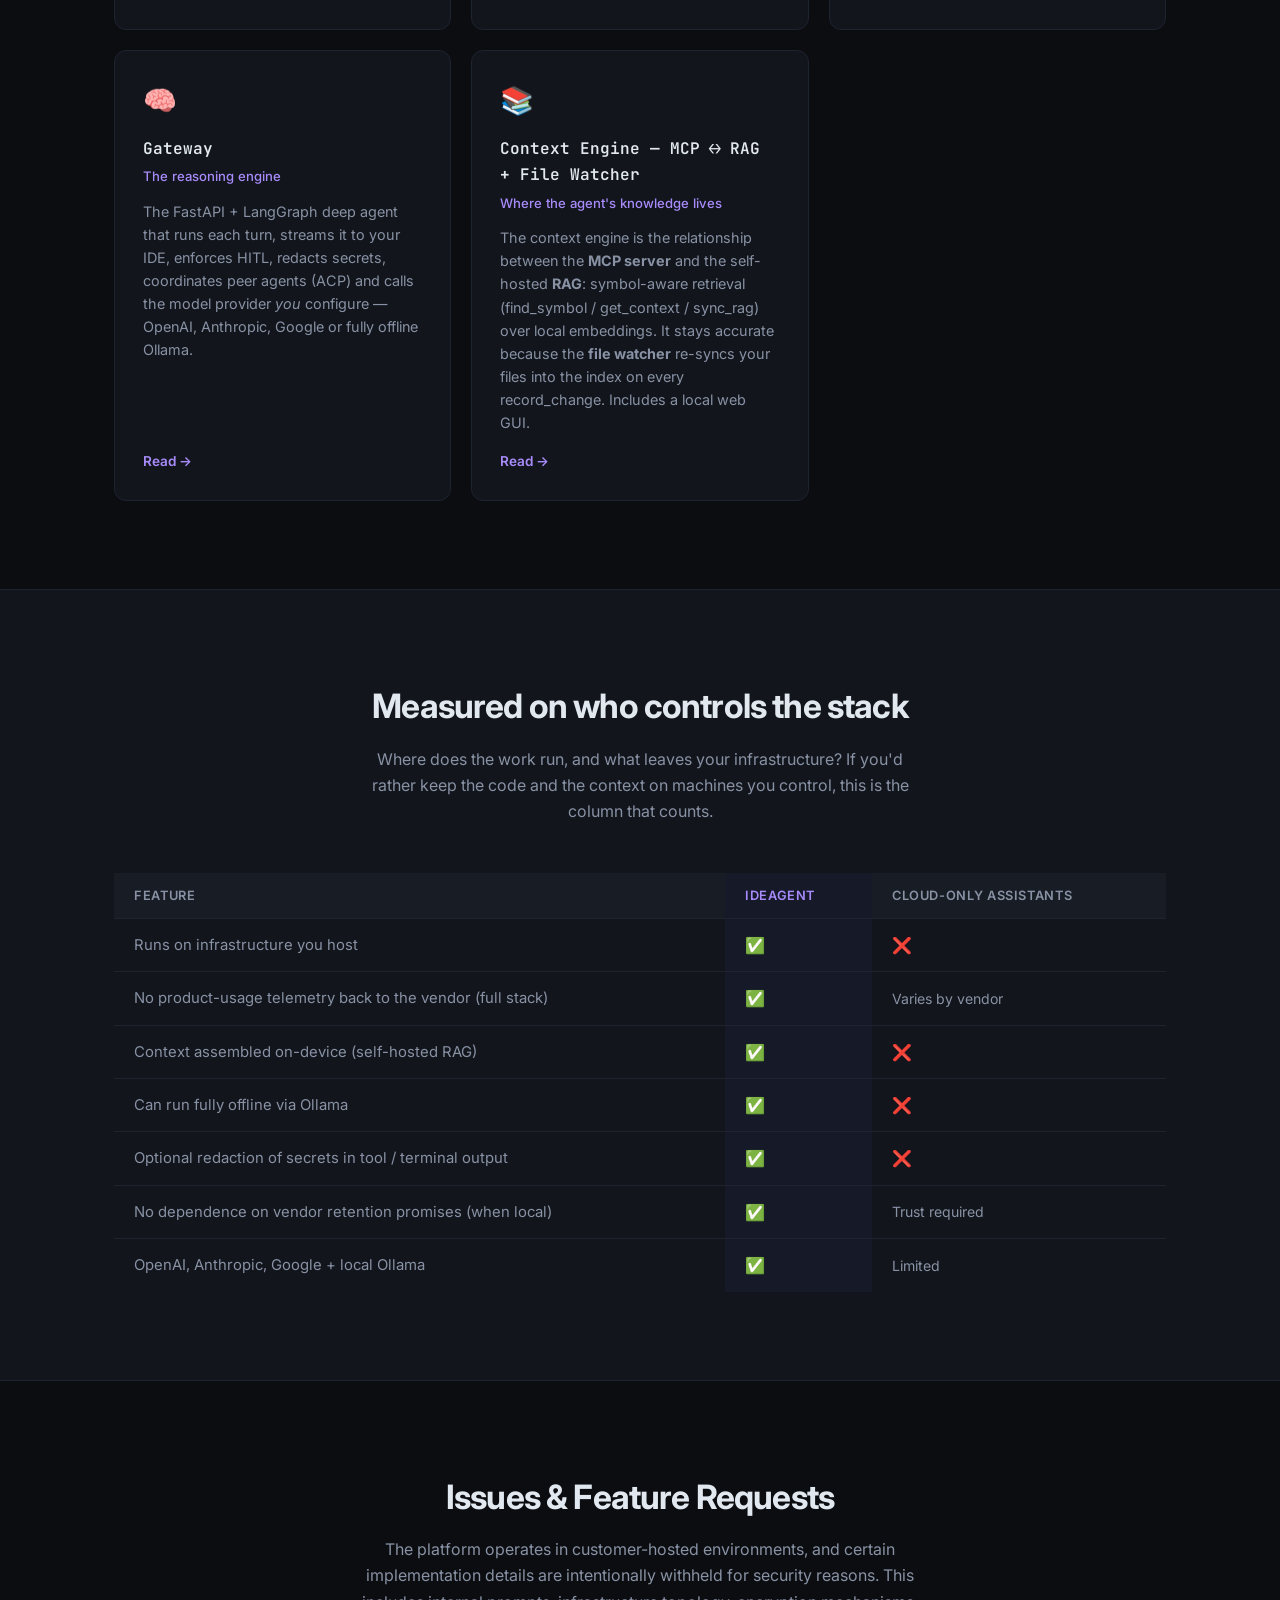
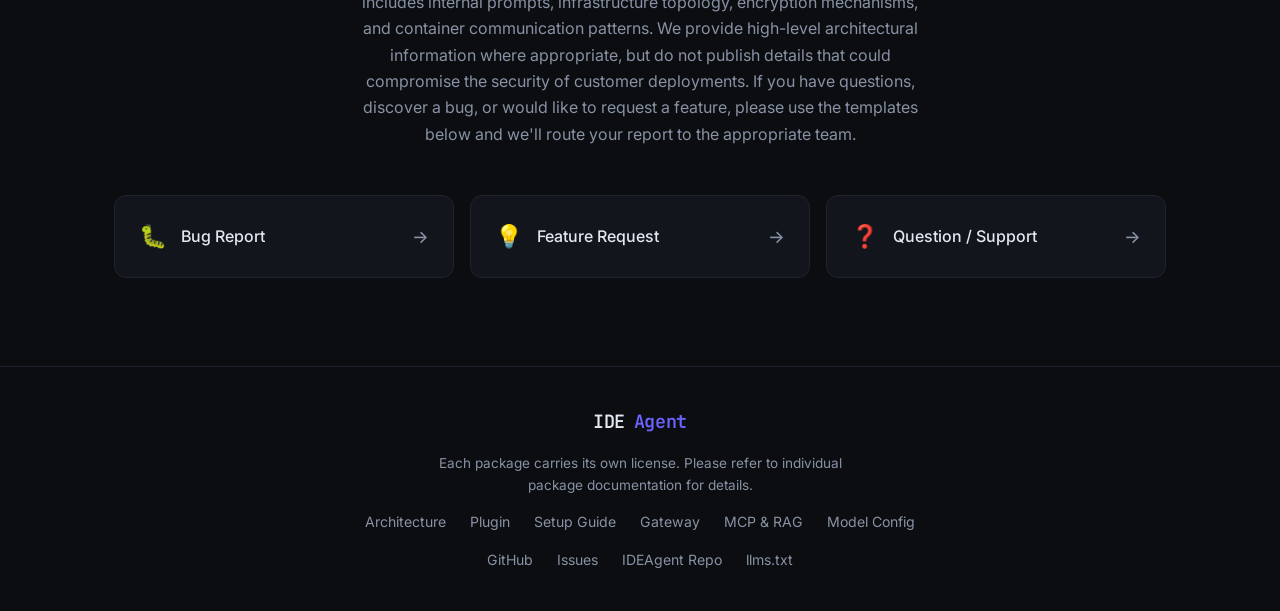
==== commit 46f59215: "updated lighthouse" ====
--- a/index.html
+++ b/index.html
@@ -86,6 +86,7 @@
     ]
   }
   </script>
+  <link rel="describedby" href="llms.txt" />
 </head>
 <body>
 
@@ -398,6 +399,7 @@
         <a href="https://github.com/ideagent" target="_blank" rel="noopener">GitHub</a>
         <a href="https://github.com/ideagent/.github/issues" target="_blank" rel="noopener">Issues</a>
         <a href="https://github.com/ideagent/IDEAgent" target="_blank" rel="noopener">IDEAgent Repo</a>
+        <a href="llms.txt">llms.txt</a>
       </div>
     </div>
   </footer>
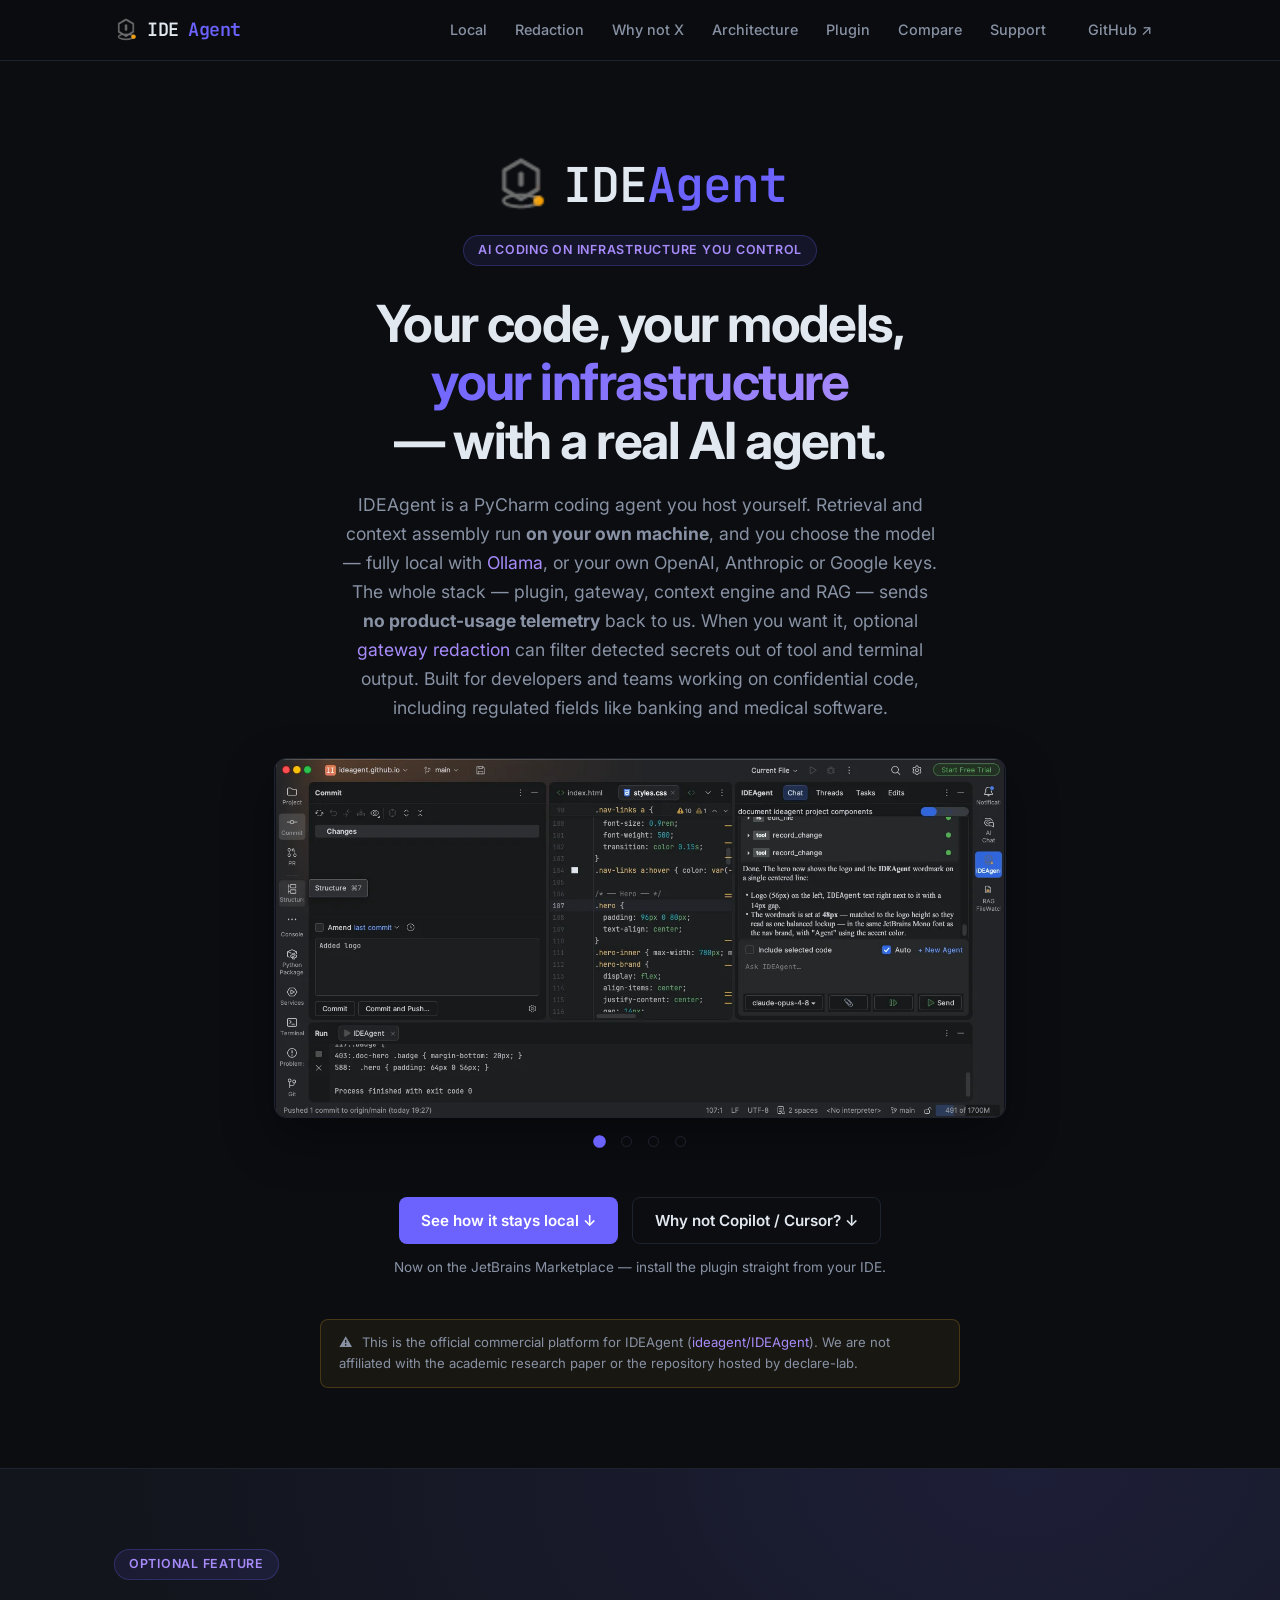
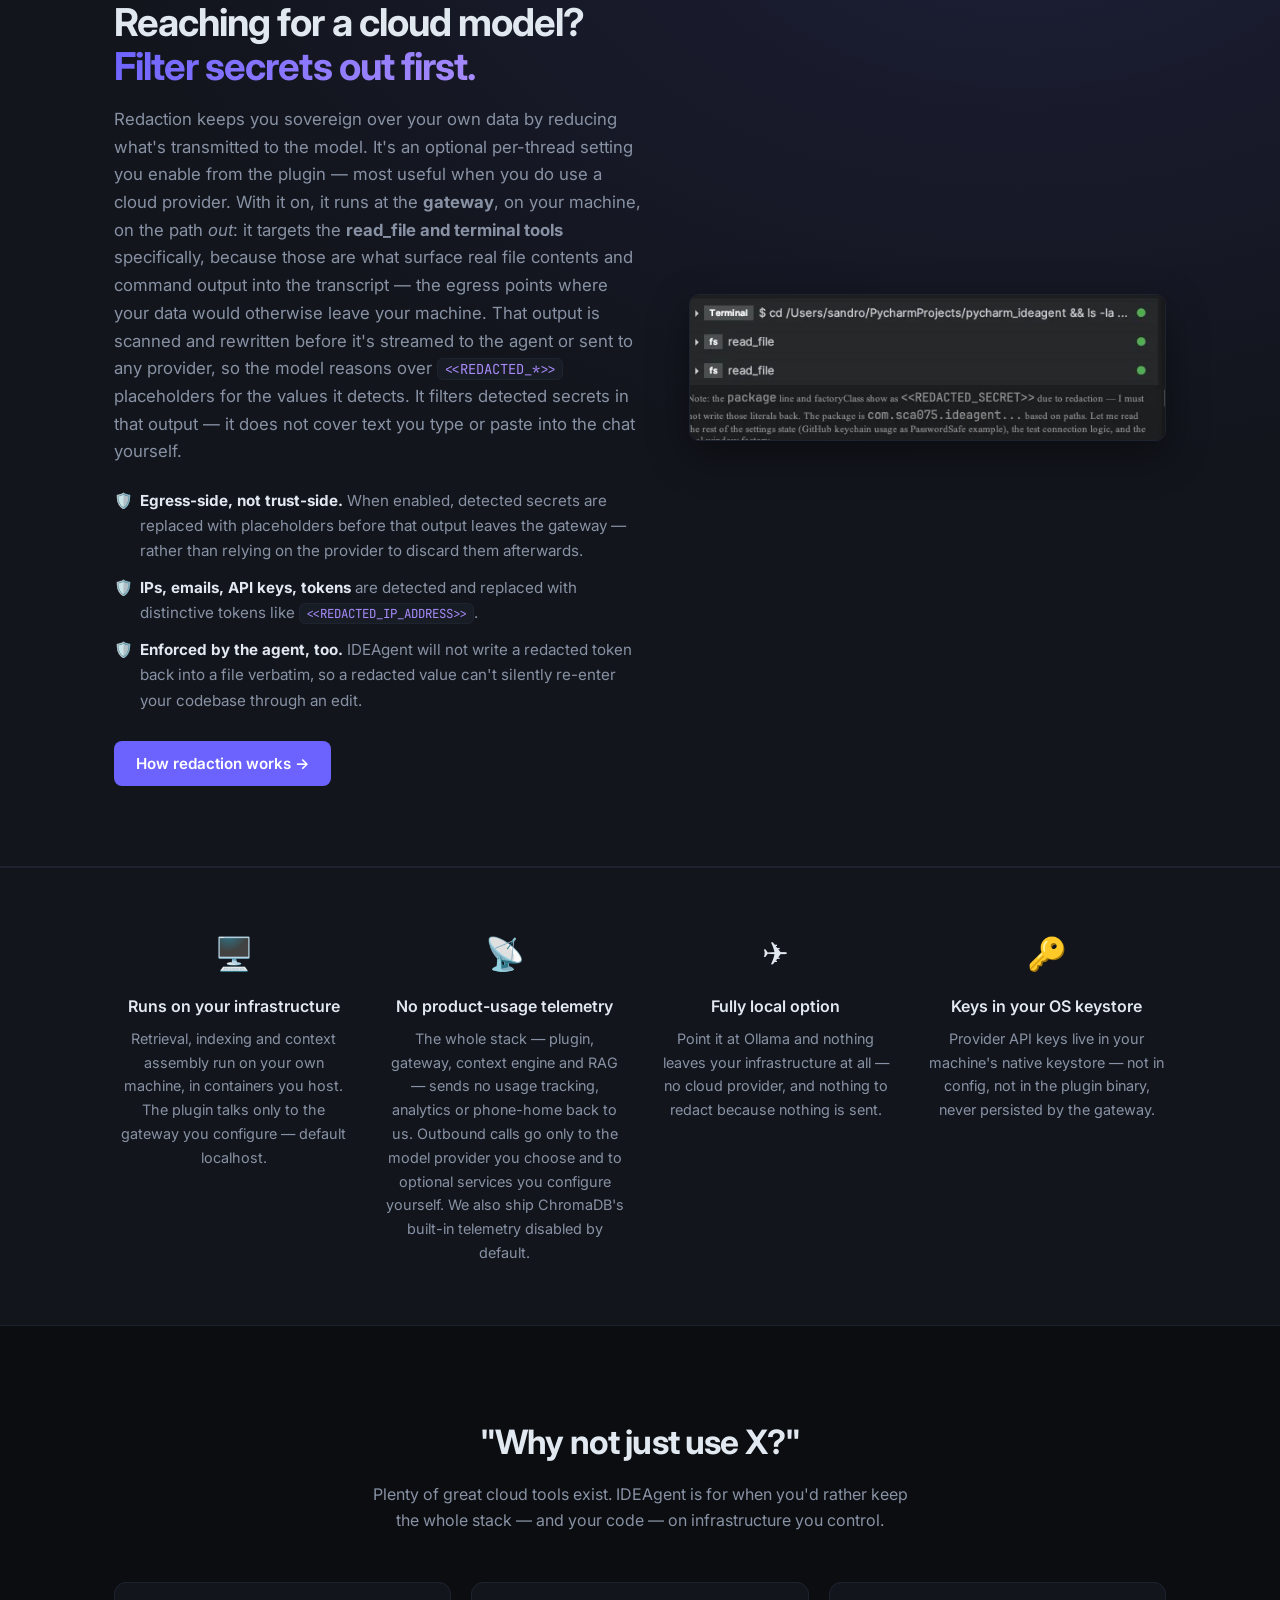
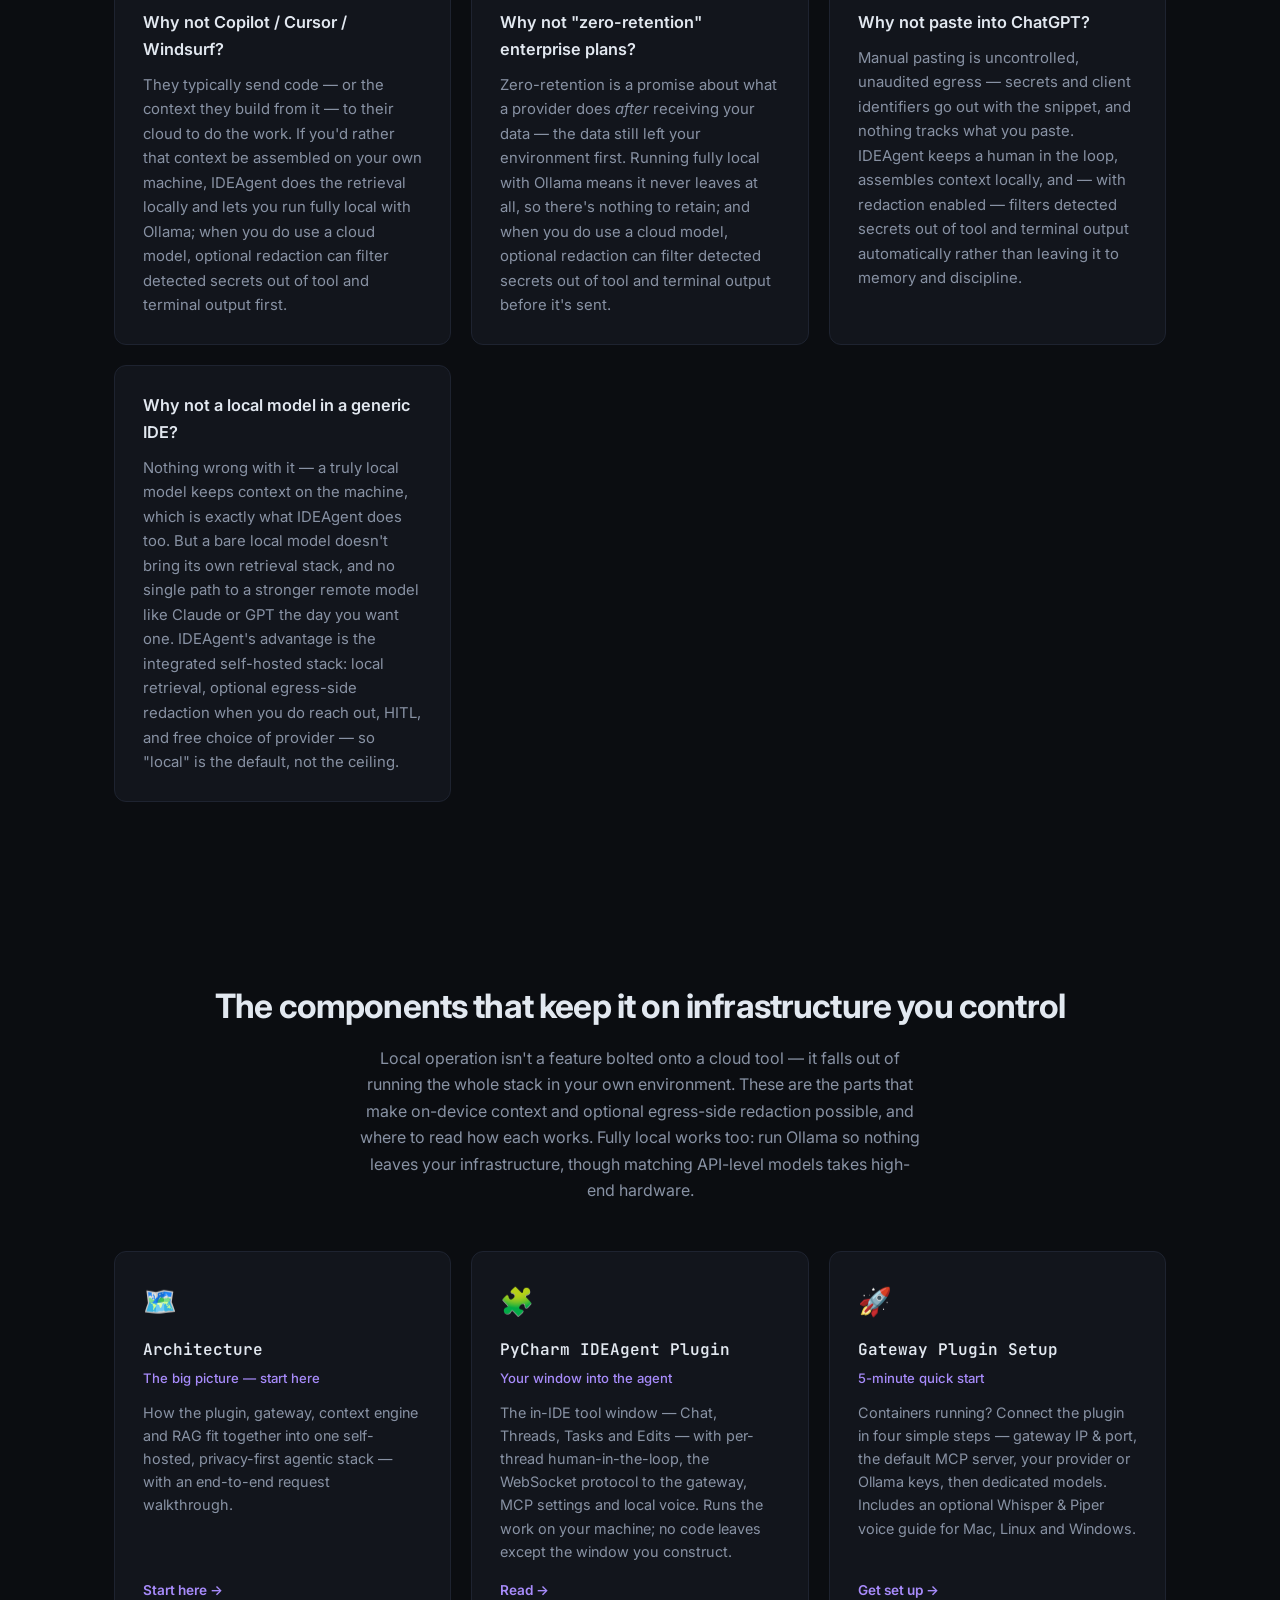
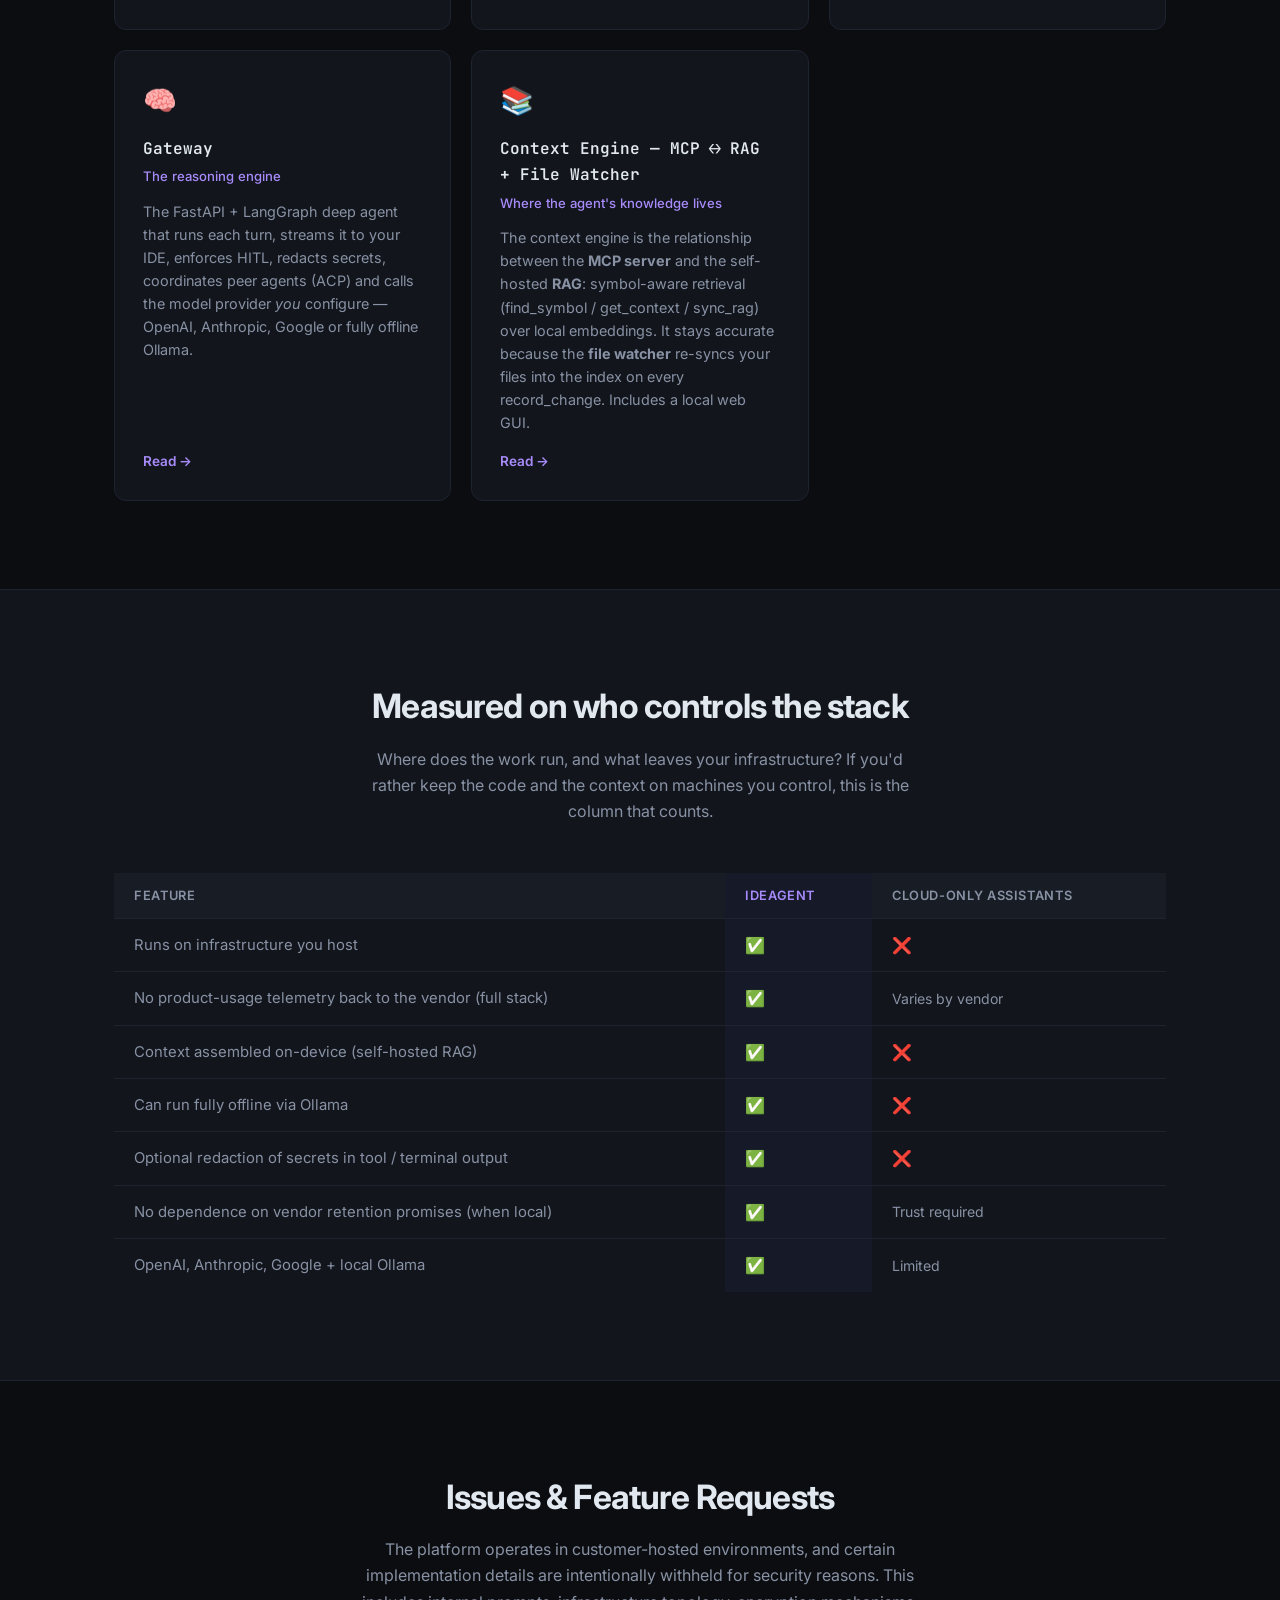
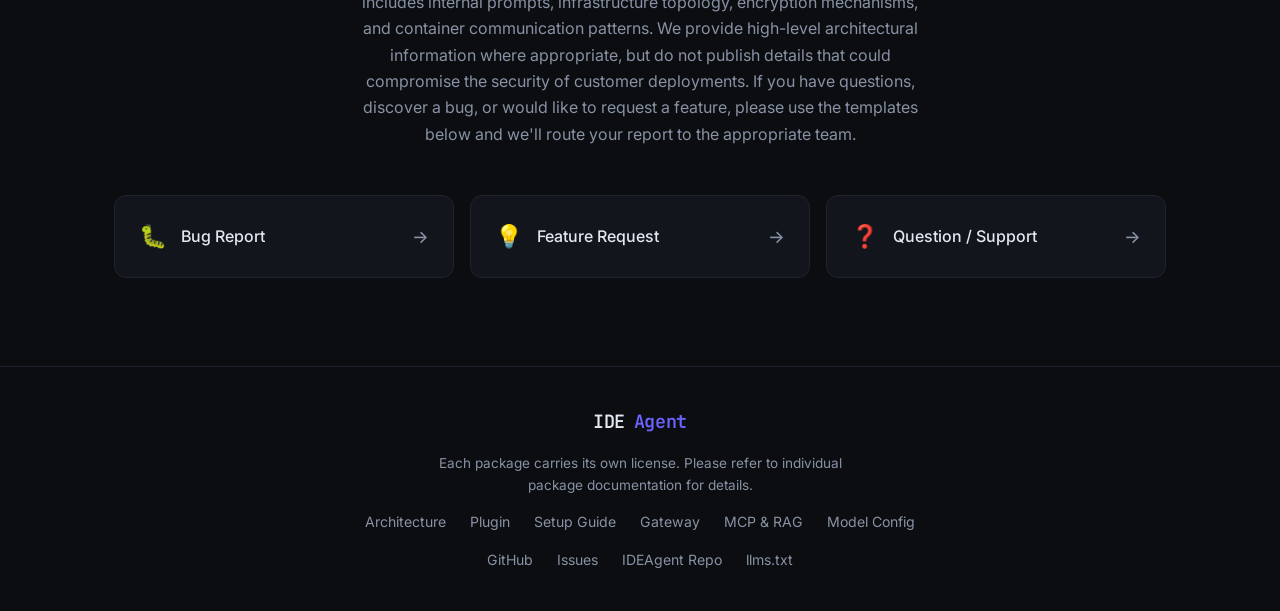
==== commit f8bef776: "icon missing again??" ====
--- a/index.html
+++ b/index.html
@@ -28,13 +28,30 @@
   <meta name="twitter:description" content="Self-hosted RAG, context assembly on infrastructure you control, and absolute zero telemetry tracking." />
   <meta name="twitter:image" content="https://ideagent.github.io/assets/chat.png" />
 
-  <!-- Assets & Stylesheets -->
-  <link rel="icon" type="image/png" href="assets/ideagent_logo.png" />
-  <link rel="apple-touch-icon" href="assets/ideagent_logo.png" />
-  <link rel="stylesheet" href="styles.css" />
+  <!-- DNS prefetch & preconnect for external assets -->
+  <link rel="dns-prefetch" href="https://fonts.googleapis.com" />
+  <link rel="dns-prefetch" href="https://fonts.gstatic.com" />
+  <link rel="dns-prefetch" href="https://plugins.jetbrains.com" />
   <link rel="preconnect" href="https://fonts.googleapis.com" />
   <link rel="preconnect" href="https://fonts.gstatic.com" crossorigin />
-  <link href="https://fonts.googleapis.com/css2?family=Inter:wght@400;500;600;700&family=JetBrains+Mono:wght@400;600&display=swap" rel="stylesheet" />
+  <link rel="preconnect" href="https://plugins.jetbrains.com" crossorigin />
+
+  <!-- Assets & Stylesheets -->
+  <link rel="icon" type="image/x-icon" href="favicon.ico" />
+  <link rel="icon" type="image/webp" sizes="32x32" href="assets/ideagent_logo.webp" />
+  <link rel="apple-touch-icon" sizes="32x32" href="assets/ideagent_logo.png" />
+  <link rel="preload" as="style" href="styles.css" />
+  <link rel="stylesheet" href="styles.css" />
+
+  <!-- Preload critical hero LCP image -->
+  <link rel="preload" as="image" href="assets/screen_chat.webp" type="image/webp" fetchpriority="high" />
+
+  <!-- Non-render-blocking Web Fonts -->
+  <link rel="preload" as="style" href="https://fonts.googleapis.com/css2?family=Inter:wght@400;500;600;700&family=JetBrains+Mono:wght@400;600&display=swap" />
+  <link rel="stylesheet" href="https://fonts.googleapis.com/css2?family=Inter:wght@400;500;600;700&family=JetBrains+Mono:wght@400;600&display=swap" media="print" onload="this.media='all'" />
+  <noscript>
+    <link rel="stylesheet" href="https://fonts.googleapis.com/css2?family=Inter:wght@400;500;600;700&family=JetBrains+Mono:wght@400;600&display=swap" />
+  </noscript>
 
   <!-- Google Rich Snippet Search Optimization (JSON-LD Schema) -->
   <script type="application/ld+json">
@@ -453,9 +470,21 @@
   </script>
 
   <!-- JetBrains Marketplace install widget -->
-  <script src="https://plugins.jetbrains.com/assets/scripts/mp-widget.js"></script>
+  <script src="https://plugins.jetbrains.com/assets/scripts/mp-widget.js" defer id="jetbrains-mp-widget"></script>
   <script>
-    MarketplaceWidget.setupMarketplaceWidget('install', 34241, "#marketplace-install");
+    (function () {
+      var initialized = false;
+      function initWidget() {
+        if (initialized || !window.MarketplaceWidget) return;
+        var target = document.querySelector("#marketplace-install");
+        if (!target) return;
+        initialized = true;
+        MarketplaceWidget.setupMarketplaceWidget('install', 34241, target);
+      }
+      var s = document.getElementById('jetbrains-mp-widget');
+      if (s) s.addEventListener('load', initWidget);
+      document.addEventListener('DOMContentLoaded', initWidget);
+    })();
   </script>
 
   <script src="main.js" defer></script>
--- a/styles.css
+++ b/styles.css
@@ -1008,7 +1008,9 @@
 .redaction-shot {
   display: block;
   width: 100%;
+  max-width: 539px;
   height: auto;
+  aspect-ratio: 539 / 166;
   border: 1px solid var(--border);
   border-radius: 10px;
   box-shadow: 0 14px 40px rgba(0, 0, 0, 0.4);
--- a/styles.css
+++ b/styles.css
@@ -1008,7 +1008,9 @@
 .redaction-shot {
   display: block;
   width: 100%;
+  max-width: 539px;
   height: auto;
+  aspect-ratio: 539 / 166;
   border: 1px solid var(--border);
   border-radius: 10px;
   box-shadow: 0 14px 40px rgba(0, 0, 0, 0.4);
